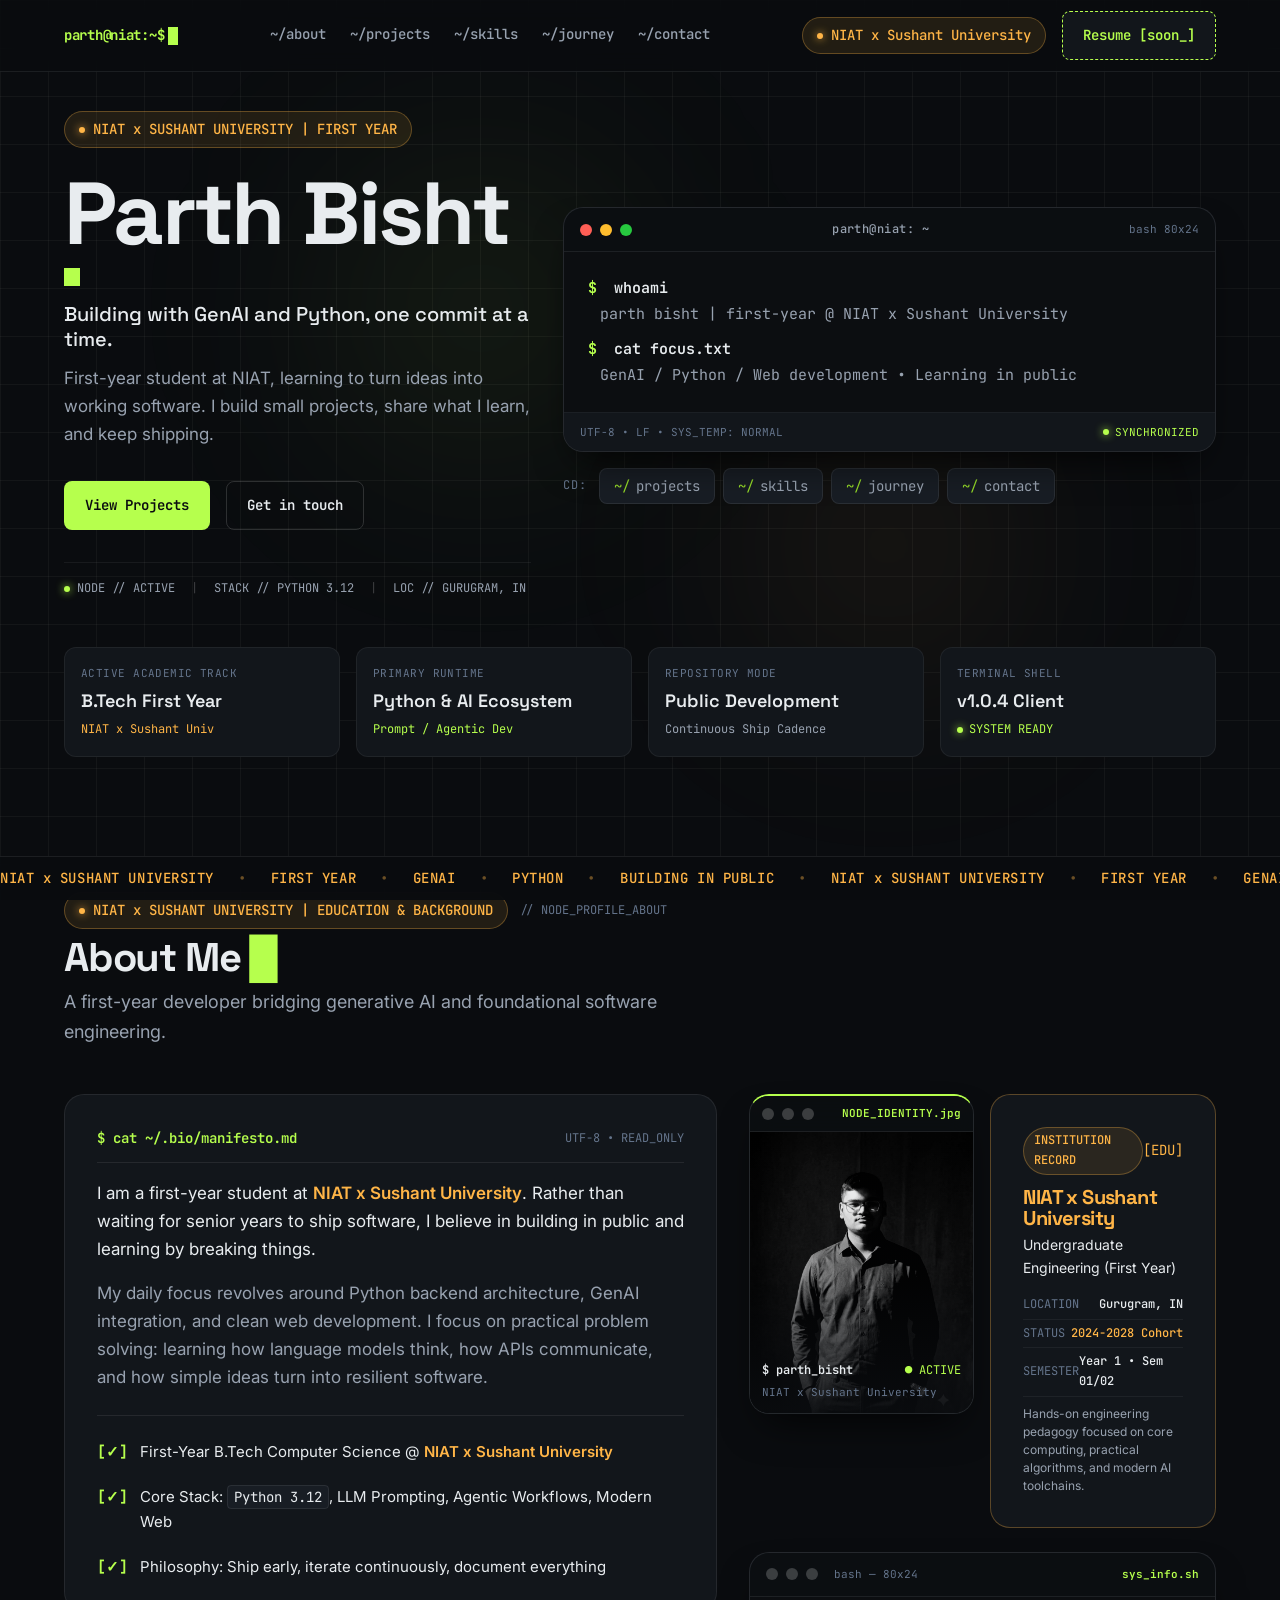
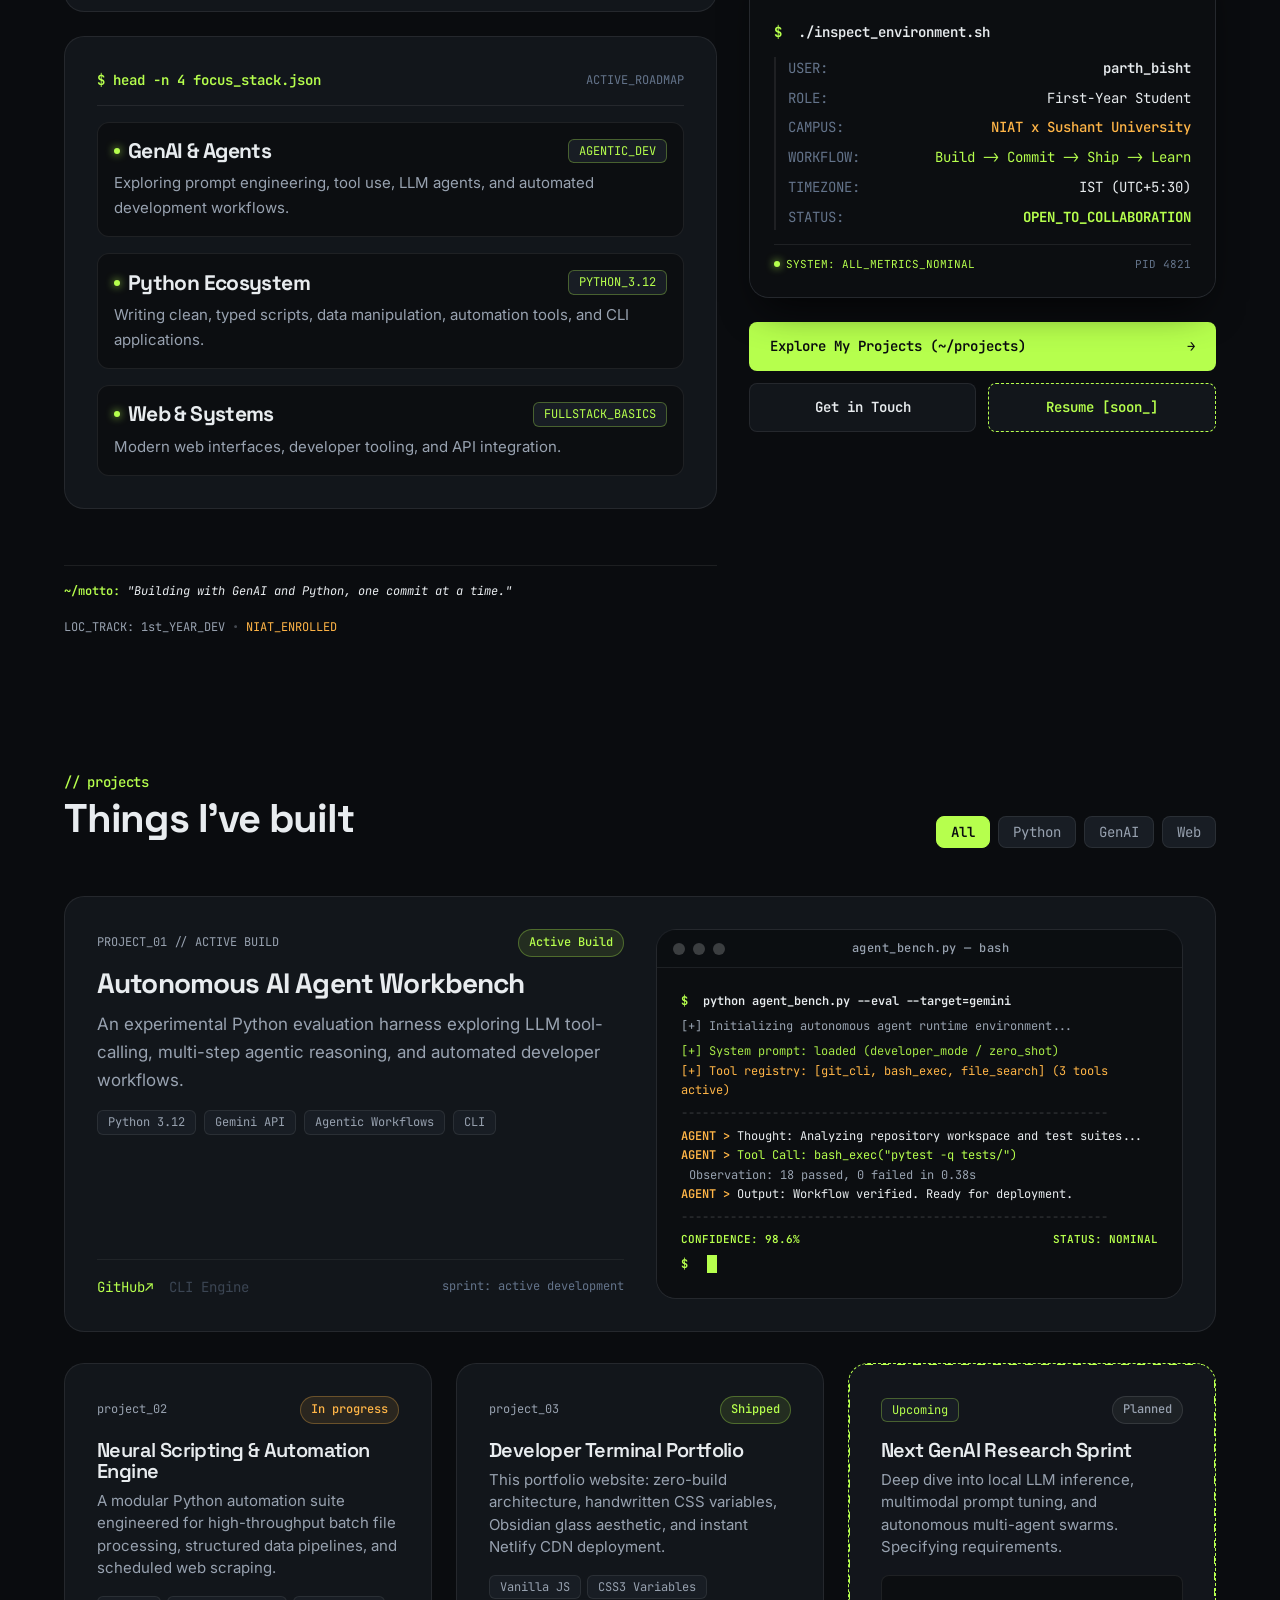
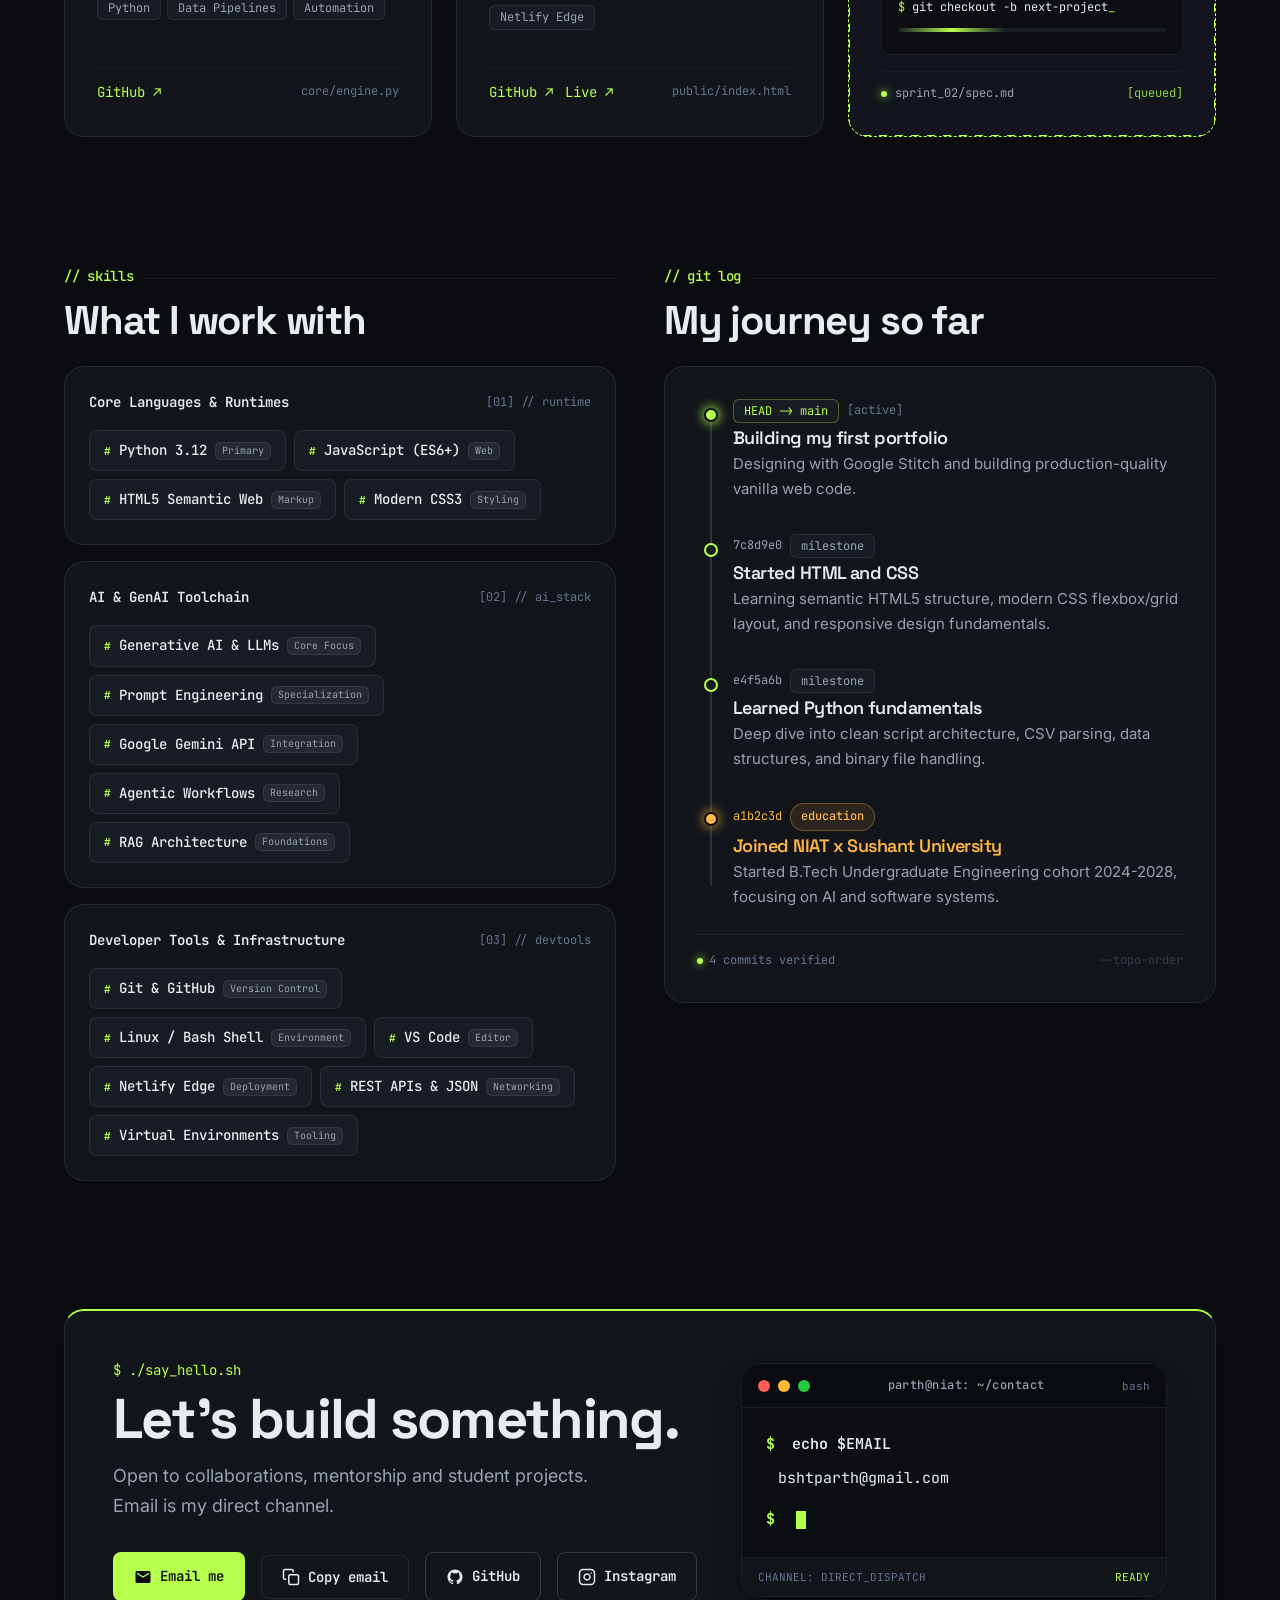
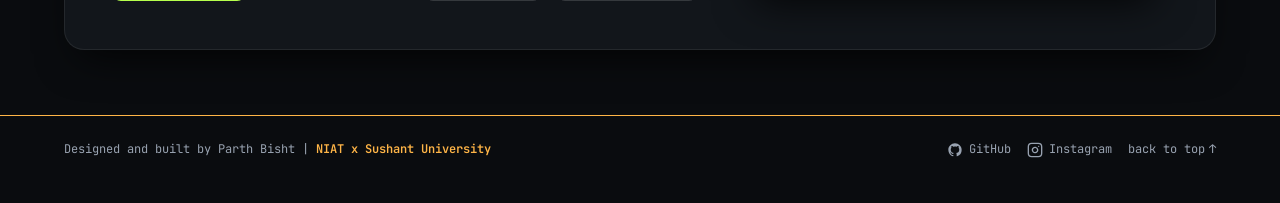
==== public/index.html @ 0f29b361 "feat: replace placeholder projects with AI agent lab, modernize skill matrix, and update hero termin" ====
<!DOCTYPE html>
<html lang="en">
<head>
  <!-- Character Encoding & Viewport -->
  <meta charset="UTF-8" />
  <meta name="viewport" content="width=device-width, initial-scale=1.0" />

  <!-- Primary Meta Tags -->
  <title>Parth Bisht | NIAT x Sushant University | Student Developer</title>
  <meta name="title" content="Parth Bisht | NIAT x Sushant University | Student Developer" />
  <meta name="description" content="Parth Bisht — First-year B.Tech undergraduate at NIAT x Sushant University. Building with GenAI, Python, and modern web systems, one commit at a time." />
  <meta name="keywords" content="Parth Bisht, NIAT, Sushant University, Python, GenAI, Web Development, Student Developer, Portfolio" />
  <meta name="author" content="Parth Bisht" />
  <meta name="theme-color" content="#0A0C0F" />
  <meta name="color-scheme" content="dark" />

  <!-- Open Graph / Facebook -->
  <meta property="og:type" content="website" />
  <meta property="og:url" content="https://github.com/bshtparth-source/Portfolio_Website" />
  <meta property="og:title" content="Parth Bisht | NIAT x Sushant University | Student Developer" />
  <meta property="og:description" content="First-year student at NIAT x Sushant University. Building with GenAI and Python, one commit at a time." />
  <meta property="og:image" content="assets/og-image.png" />
  <meta property="og:image:width" content="1200" />
  <meta property="og:image:height" content="630" />

  <!-- Twitter Card -->
  <meta property="twitter:card" content="summary_large_image" />
  <meta property="twitter:title" content="Parth Bisht | NIAT x Sushant University | Student Developer" />
  <meta property="twitter:description" content="First-year student at NIAT x Sushant University. Building with GenAI and Python, one commit at a time." />
  <meta property="twitter:image" content="assets/og-image.png" />

  <!-- Favicon -->
  <link rel="icon" type="image/svg+xml" href="assets/favicon.svg" />

  <!-- Google Fonts Preconnect & Stylesheets (Inter, JetBrains Mono, Space Grotesk) -->
  <link rel="preconnect" href="https://fonts.googleapis.com" />
  <link rel="preconnect" href="https://fonts.gstatic.com" crossorigin />
  <link href="https://fonts.googleapis.com/css2?family=Inter:wght@400;500;600&family=JetBrains+Mono:wght@400;500;600;700&family=Space+Grotesk:wght@600;700&display=swap" rel="stylesheet" />

  <!-- Stylesheets (Zero build tools, pure CSS3 with variables) -->
  <link rel="stylesheet" href="css/variables.css" />
  <link rel="stylesheet" href="css/base.css" />
  <link rel="stylesheet" href="css/components.css" />
  <link rel="stylesheet" href="css/sections.css" />
  <link rel="stylesheet" href="css/animations.css" />
</head>
<body class="bg-grid-pattern">
  <!-- Accessibility Skip Link -->
  <a href="#main-content" class="skip-link">Skip to main content</a>

  <!-- ========================================================================
       Sticky Glass Header
       ======================================================================== -->
  <header class="site-header" id="site-header">
    <div class="container header-container">
      <!-- Brand Terminal Prompt -->
      <a href="#hero" class="brand-link" aria-label="Parth Bisht home prompt">
        <span class="brand-text">parth@niat:~$</span>
        <span class="terminal-cursor cursor-blink" aria-hidden="true"></span>
      </a>

      <!-- Desktop Navigation -->
      <nav class="desktop-nav" aria-label="Main Navigation">
        <a href="#about" class="nav-link" data-nav="about">~/about</a>
        <a href="#projects" class="nav-link" data-nav="projects">~/projects</a>
        <a href="#skills" class="nav-link" data-nav="skills">~/skills</a>
        <a href="#journey" class="nav-link" data-nav="journey">~/journey</a>
        <a href="#contact" class="nav-link" data-nav="contact">~/contact</a>
      </nav>

      <!-- Header Right Badges & Actions -->
      <div class="header-actions">
        <!-- NIAT Lead Identity Pill -->
        <div class="pill-niat" title="Academic Affiliation">
          <span class="pulse-dot-amber" aria-hidden="true"></span>
          <span>NIAT x Sushant University</span>
        </div>

        <!-- Animated Coming Soon Resume Button -->
        <a href="#about" class="btn btn-coming-soon" id="header-resume-btn" data-tooltip="Resume coming soon" aria-label="Resume coming soon">
          <span>Resume [soon<span class="cursor-blink">_</span>]</span>
        </a>

        <!-- Mobile Hamburger Toggle -->
        <button type="button" class="hamburger-btn" id="hamburger-btn" aria-label="Toggle navigation menu" aria-expanded="false" aria-controls="mobile-menu">
          <svg viewBox="0 0 24 24" fill="none" stroke="currentColor" stroke-width="2" stroke-linecap="round" stroke-linejoin="round" aria-hidden="true">
            <line x1="3" y1="6" x2="21" y2="6"></line>
            <line x1="3" y1="12" x2="21" y2="12"></line>
            <line x1="3" y1="18" x2="21" y2="18"></line>
          </svg>
        </button>
      </div>
    </div>

    <!-- Mobile Drawer Menu (Under 768px) -->
    <div class="mobile-menu" id="mobile-menu" aria-hidden="true">
      <a href="#about" class="nav-link mobile-nav-link" data-nav="about">~/about</a>
      <a href="#projects" class="nav-link mobile-nav-link" data-nav="projects">~/projects</a>
      <a href="#skills" class="nav-link mobile-nav-link" data-nav="skills">~/skills</a>
      <a href="#journey" class="nav-link mobile-nav-link" data-nav="journey">~/journey</a>
      <a href="#contact" class="nav-link mobile-nav-link" data-nav="contact">~/contact</a>
    </div>
  </header>

  <!-- ========================================================================
       Main Content Landmark
       ======================================================================== -->
  <main id="main-content">
    <noscript>
      <div style="background: #181D24; color: #FFB547; border: 1px solid #FFB547; padding: 16px; margin: 80px 24px 0; border-radius: 8px; font-family: monospace;">
        <strong>[JavaScript Disabled Notice]</strong> This developer portfolio is enhanced with vanilla JavaScript for interactive terminal features. All essential content, projects, and contact info are fully accessible below without scripts.
      </div>
    </noscript>

    <!-- ======================================================================
         1. HERO SECTION (#hero)
         ====================================================================== -->
    <section class="section hero-section" id="hero" aria-labelledby="hero-title">
      <div class="hero-glow-lime" aria-hidden="true"></div>
      <div class="hero-glow-amber" aria-hidden="true"></div>

      <div class="container">
        <div class="hero-grid">
          <!-- Left Column (5 cols desktop) -->
          <div class="hero-content scroll-reveal">
            <!-- Amber Mono Badge -->
            <div class="hero-badge">
              <span class="pill-niat">
                <span class="pulse-dot-amber" aria-hidden="true"></span>
                <span>NIAT x SUSHANT UNIVERSITY | FIRST YEAR</span>
              </span>
            </div>

            <!-- Single Main H1 Heading -->
            <div class="hero-name-wrapper">
              <h1 class="hero-title" id="hero-title">Parth Bisht</h1>
              <span class="hero-title-cursor animate-pulse" aria-hidden="true"></span>
            </div>

            <!-- Subheading -->
            <p class="hero-headline">
              Building with GenAI and Python, one commit at a time.
            </p>

            <!-- Description -->
            <p class="hero-description">
              First-year student at NIAT, learning to turn ideas into working software. I build small projects, share what I learn, and keep shipping.
            </p>

            <!-- Action Buttons -->
            <div class="hero-actions">
              <a href="#projects" class="btn btn-primary">View Projects</a>
              <a href="#contact" class="btn btn-ghost">Get in touch</a>
            </div>

            <!-- Quick System Stats Sub-strip -->
            <div class="hero-stats-strip">
              <div><span class="pulse-dot-lime" aria-hidden="true"></span> NODE // ACTIVE</div>
              <span class="divider">|</span>
              <div>STACK // PYTHON 3.12</div>
              <span class="divider">|</span>
              <div>LOC // GURUGRAM, IN</div>
            </div>
          </div>

          <!-- Right Column (7 cols desktop): Terminal Window -->
          <div class="hero-terminal-wrapper scroll-reveal delay-2">
            <div class="terminal-window" id="hero-terminal">
              <!-- Top Glass Header -->
              <div class="terminal-header">
                <div class="terminal-controls">
                  <span class="terminal-dot terminal-dot-red"></span>
                  <span class="terminal-dot terminal-dot-yellow"></span>
                  <span class="terminal-dot terminal-dot-green"></span>
                </div>
                <div class="terminal-title">parth@niat: ~</div>
                <div class="terminal-meta-tag">bash 80x24</div>
              </div>

              <!-- Terminal Body with Typing Script Target -->
              <div class="terminal-body" id="hero-terminal-body" aria-live="polite">
                <!-- Static initial content for SEO / No-JS fallback -->
                <div class="term-line"><span class="terminal-prompt">$</span> <span class="terminal-command">whoami</span></div>
                <div class="terminal-output">parth bisht | first-year @ NIAT x Sushant University</div>

                <div class="term-line" style="margin-top: 10px;"><span class="terminal-prompt">$</span> <span class="terminal-command">cat focus.txt</span></div>
                <div class="terminal-output">GenAI <span style="opacity: 0.4;">/</span> Python <span style="opacity: 0.4;">/</span> Web development • Learning in public</div>

                <div class="term-line" style="margin-top: 10px;"><span class="terminal-prompt">$</span> <span class="terminal-command">python -m agent.init --verbose</span></div>
                <div class="terminal-output" style="color: var(--color-lime);">[+] Neural toolchain: READY | Status: ACTIVE_BUILD</div>

                <div class="term-line term-active-prompt" style="margin-top: 10px;">
                  <span class="terminal-prompt">$</span>
                  <span class="terminal-cursor cursor-blink" aria-hidden="true"></span>
                </div>
              </div>

              <!-- Terminal Footer Bar -->
              <div class="terminal-footer">
                <div>UTF-8 • LF • SYS_TEMP: NORMAL</div>
                <div style="display: flex; align-items: center; gap: 6px; color: var(--color-lime);">
                  <span class="pulse-dot-lime" aria-hidden="true"></span>
                  <span>SYNCHRONIZED</span>
                </div>
              </div>
            </div>

            <!-- Terminal Quick Navigation Chips -->
            <div class="hero-nav-chips" aria-label="Terminal fast navigation">
              <span class="hero-nav-label">cd:</span>
              <button type="button" class="chip-interactive" data-term-cd="projects">
                <span class="chip-prefix">~/</span>projects
              </button>
              <button type="button" class="chip-interactive" data-term-cd="skills">
                <span class="chip-prefix">~/</span>skills
              </button>
              <button type="button" class="chip-interactive" data-term-cd="journey">
                <span class="chip-prefix">~/</span>journey
              </button>
              <button type="button" class="chip-interactive" data-term-cd="contact">
                <span class="chip-prefix">~/</span>contact
              </button>
            </div>
          </div>
        </div>

        <!-- Telemetry Indicator Grid (4 Tiles) -->
        <div class="telemetry-grid scroll-reveal delay-3">
          <div class="telemetry-card">
            <span class="telemetry-label">Active Academic Track</span>
            <span class="telemetry-value">B.Tech First Year</span>
            <span class="telemetry-meta telemetry-meta-amber">NIAT x Sushant Univ</span>
          </div>
          <div class="telemetry-card">
            <span class="telemetry-label">Primary Runtime</span>
            <span class="telemetry-value">Python &amp; AI Ecosystem</span>
            <span class="telemetry-meta telemetry-meta-lime">Prompt / Agentic Dev</span>
          </div>
          <div class="telemetry-card">
            <span class="telemetry-label">Repository Mode</span>
            <span class="telemetry-value">Public Development</span>
            <span class="telemetry-meta telemetry-meta-muted">Continuous Ship Cadence</span>
          </div>
          <div class="telemetry-card">
            <span class="telemetry-label">Terminal Shell</span>
            <span class="telemetry-value">v1.0.4 Client</span>
            <div class="telemetry-meta telemetry-meta-lime" style="display: flex; align-items: center; gap: 6px;">
              <span class="pulse-dot-lime" aria-hidden="true"></span>
              <span>SYSTEM READY</span>
            </div>
          </div>
        </div>
      </div>
    </section>

    <!-- ======================================================================
         2. ABOUT SECTION (#about) — With Professional Photo Card (Plan v4)
         ====================================================================== -->
    <section class="section about-section" id="about" aria-labelledby="about-title">
      <div class="container">
        <!-- Section Breadcrumb & Title -->
        <div class="section-header scroll-reveal">
          <div style="display: flex; align-items: center; gap: 12px; margin-bottom: 8px;">
            <span class="pill-niat">
              <span class="pulse-dot-amber" aria-hidden="true"></span>
              <span>NIAT x SUSHANT UNIVERSITY | EDUCATION &amp; BACKGROUND</span>
            </span>
            <span style="font-family: var(--font-mono); font-size: var(--text-xs); color: var(--color-text-muted);">// NODE_PROFILE_ABOUT</span>
          </div>
          <h2 class="section-title" id="about-title">
            About Me <span style="color: var(--color-lime);" class="cursor-blink" aria-hidden="true">█</span>
          </h2>
          <p class="section-subtitle">
            A first-year developer bridging generative AI and foundational software engineering.
          </p>
        </div>

        <!-- 12-Column Responsive Bento Layout -->
        <div class="about-grid">
          <!-- Left Column: Manifesto & Focus (7 Cols) -->
          <div class="about-left-col scroll-reveal">
            <!-- Manifesto Card -->
            <article class="card">
              <div class="card-header-bar">
                <div class="card-header-title">
                  <span style="font-family: var(--font-mono);">$</span>
                  <span>cat ~/.bio/manifesto.md</span>
                </div>
                <span class="card-header-tag">UTF-8 • READ_ONLY</span>
              </div>
              <div style="display: flex; flex-direction: column; gap: 16px;">
                <p style="font-size: var(--text-body); color: var(--color-text-primary); line-height: var(--lh-relaxed);">
                  I am a first-year student at <span style="color: var(--color-amber); font-weight: 600;">NIAT x Sushant University</span>. Rather than waiting for senior years to ship software, I believe in building in public and learning by breaking things.
                </p>
                <p style="font-size: var(--text-body); color: var(--color-text-secondary); line-height: var(--lh-relaxed);">
                  My daily focus revolves around Python backend architecture, GenAI integration, and clean web development. I focus on practical problem solving: learning how language models think, how APIs communicate, and how simple ideas turn into resilient software.
                </p>
              </div>

              <!-- Structured Checklist -->
              <div style="margin-top: 24px; padding-top: 16px; border-top: 1px solid var(--color-surface-border); display: flex; flex-direction: column; gap: 12px;">
                <div class="checklist-item">
                  <span class="checklist-icon">[✓]</span>
                  <span>First-Year B.Tech Computer Science @ <span style="color: var(--color-amber); font-weight: 600;">NIAT x Sushant University</span></span>
                </div>
                <div class="checklist-item">
                  <span class="checklist-icon">[✓]</span>
                  <span>Core Stack: <code style="background: var(--color-surface-raised); border: 1px solid var(--color-surface-border); padding: 2px 6px; border-radius: 4px; color: var(--color-text-primary);">Python 3.12</code>, LLM Prompting, Agentic Workflows, Modern Web</span>
                </div>
                <div class="checklist-item">
                  <span class="checklist-icon">[✓]</span>
                  <span>Philosophy: Ship early, iterate continuously, document everything</span>
                </div>
              </div>
            </article>

            <!-- Focus Roadmap Card -->
            <article class="card">
              <div class="card-header-bar">
                <div class="card-header-title">
                  <span style="font-family: var(--font-mono);">$</span>
                  <span>head -n 4 focus_stack.json</span>
                </div>
                <span class="card-header-tag">ACTIVE_ROADMAP</span>
              </div>

              <div class="focus-stack-grid">
                <div class="focus-item">
                  <div class="focus-item-header">
                    <div class="focus-item-title">
                      <span class="pulse-dot-lime" aria-hidden="true"></span>
                      <h3>GenAI &amp; Agents</h3>
                    </div>
                    <span class="chip" style="color: var(--color-lime); border-color: var(--color-lime-border);">AGENTIC_DEV</span>
                  </div>
                  <p style="font-size: var(--text-base); color: var(--color-text-secondary);">
                    Exploring prompt engineering, tool use, LLM agents, and automated development workflows.
                  </p>
                </div>

                <div class="focus-item">
                  <div class="focus-item-header">
                    <div class="focus-item-title">
                      <span class="pulse-dot-lime" aria-hidden="true"></span>
                      <h3>Python Ecosystem</h3>
                    </div>
                    <span class="chip" style="color: var(--color-lime); border-color: var(--color-lime-border);">PYTHON_3.12</span>
                  </div>
                  <p style="font-size: var(--text-base); color: var(--color-text-secondary);">
                    Writing clean, typed scripts, data manipulation, automation tools, and CLI applications.
                  </p>
                </div>

                <div class="focus-item">
                  <div class="focus-item-header">
                    <div class="focus-item-title">
                      <span class="pulse-dot-lime" aria-hidden="true"></span>
                      <h3>Web &amp; Systems</h3>
                    </div>
                    <span class="chip" style="color: var(--color-lime); border-color: var(--color-lime-border);">FULLSTACK_BASICS</span>
                  </div>
                  <p style="font-size: var(--text-base); color: var(--color-text-secondary);">
                    Modern web interfaces, developer tooling, and API integration.
                  </p>
                </div>
              </div>
            </article>

            <!-- Bottom Motto Strip -->
            <div class="motto-strip">
              <div>
                <span style="color: var(--color-lime); font-weight: 600;">~/motto:</span>
                <span style="font-style: italic; color: var(--color-text-primary);">"Building with GenAI and Python, one commit at a time."</span>
              </div>
              <div>
                <span>LOC_TRACK: 1st_YEAR_DEV</span>
                <span style="opacity: 0.4;">•</span>
                <span style="color: var(--color-amber);">NIAT_ENROLLED</span>
              </div>
            </div>
          </div>

          <!-- Right Column (5 Cols) — Plan v4 Layout -->
          <div class="about-right-col scroll-reveal delay-2">
            <!-- Row A: Side-by-side Photo Card & NIAT Card -->
            <div class="about-top-subgrid">
              <!-- Photo Card: NODE_IDENTITY.jpg -->
              <article class="photo-card" aria-label="Parth Bisht Identity Node">
                <div class="photo-card-header">
                  <div class="terminal-controls">
                    <span class="terminal-dot terminal-dot-subtle"></span>
                    <span class="terminal-dot terminal-dot-subtle"></span>
                    <span class="terminal-dot terminal-dot-subtle"></span>
                  </div>
                  <span style="font-family: var(--font-mono); font-size: 11px; color: var(--color-lime); font-weight: 600;">NODE_IDENTITY.jpg</span>
                </div>
                <div class="photo-card-body">
                  <img src="assets/parth_bisht.jpg" alt="Parth Bisht portrait in professional black and white" class="photo-card-img" loading="lazy" />
                  <div class="photo-card-overlay" aria-hidden="true"></div>
                  <div class="photo-card-meta">
                    <div class="photo-card-meta-line">
                      <span style="color: var(--color-text-primary); font-weight: 600;">$ parth_bisht</span>
                      <span style="color: var(--color-lime);">● ACTIVE</span>
                    </div>
                    <div style="font-size: 11px; color: var(--color-text-muted);">
                      NIAT x Sushant University
                    </div>
                  </div>
                </div>
              </article>

              <!-- Academic Foundation Card (Amber Accented) -->
              <article class="card card-amber education-card" aria-label="Academic Credential">
                <div style="display: flex; align-items: center; justify-content: space-between;">
                  <span class="status-badge status-badge-amber">INSTITUTION RECORD</span>
                  <span style="font-family: var(--font-mono); font-size: var(--text-sm); color: var(--color-amber);">[EDU]</span>
                </div>
                <div style="margin: 12px 0;">
                  <h3 style="font-size: var(--text-xl); color: var(--color-amber); font-weight: 700;">
                    NIAT x Sushant University
                  </h3>
                  <p style="font-size: var(--text-sm); color: var(--color-text-primary); margin-top: 4px;">
                    Undergraduate Engineering (First Year)
                  </p>
                </div>
                <div style="margin-bottom: 8px;">
                  <div class="edu-row">
                    <span class="edu-label">LOCATION</span>
                    <span class="edu-value">Gurugram, IN</span>
                  </div>
                  <div class="edu-row">
                    <span class="edu-label">STATUS</span>
                    <span class="edu-value" style="color: var(--color-amber);">2024-2028 Cohort</span>
                  </div>
                  <div class="edu-row">
                    <span class="edu-label">SEMESTER</span>
                    <span class="edu-value">Year 1 • Sem 01/02</span>
                  </div>
                </div>
                <p style="font-size: var(--text-xs); color: var(--color-text-secondary); line-height: 1.5;">
                  Hands-on engineering pedagogy focused on core computing, practical algorithms, and modern AI toolchains.
                </p>
              </article>
            </div>

            <!-- Row B: Terminal Window "sys_info.sh" -->
            <article class="terminal-window">
              <div class="terminal-header">
                <div class="terminal-controls">
                  <span class="terminal-dot terminal-dot-subtle"></span>
                  <span class="terminal-dot terminal-dot-subtle"></span>
                  <span class="terminal-dot terminal-dot-subtle"></span>
                  <span style="margin-left: 8px; font-family: var(--font-mono); font-size: 11px; color: var(--color-text-muted);">bash — 80x24</span>
                </div>
                <span class="terminal-meta-tag" style="color: var(--color-lime); font-weight: 600;">sys_info.sh</span>
              </div>
              <div class="terminal-body" style="font-size: var(--text-sm);">
                <div style="display: flex; align-items: center; gap: 8px; margin-bottom: 12px;">
                  <span class="terminal-prompt">$</span>
                  <span style="font-weight: 600;">./inspect_environment.sh</span>
                </div>
                <div style="border-left: 2px solid rgba(255, 255, 255, 0.08); padding-left: 12px; display: flex; flex-direction: column; gap: 6px;">
                  <div style="display: flex; justify-content: space-between;"><span style="color: var(--color-text-muted);">USER:</span> <span style="color: var(--color-text-primary); font-weight: 600;">parth_bisht</span></div>
                  <div style="display: flex; justify-content: space-between;"><span style="color: var(--color-text-muted);">ROLE:</span> <span style="color: var(--color-text-primary);">First-Year Student</span></div>
                  <div style="display: flex; justify-content: space-between;"><span style="color: var(--color-text-muted);">CAMPUS:</span> <span style="color: var(--color-amber); font-weight: 500;">NIAT x Sushant University</span></div>
                  <div style="display: flex; justify-content: space-between;"><span style="color: var(--color-text-muted);">WORKFLOW:</span> <span style="color: var(--color-lime);">Build -> Commit -> Ship -> Learn</span></div>
                  <div style="display: flex; justify-content: space-between;"><span style="color: var(--color-text-muted);">TIMEZONE:</span> <span style="color: var(--color-text-primary);">IST (UTC+5:30)</span></div>
                  <div style="display: flex; justify-content: space-between;"><span style="color: var(--color-text-muted);">STATUS:</span> <span style="color: var(--color-lime); font-weight: 700;">OPEN_TO_COLLABORATION</span></div>
                </div>
                <div style="margin-top: 14px; padding-top: 10px; border-top: 1px solid rgba(255, 255, 255, 0.08); display: flex; align-items: center; justify-content: space-between; font-size: 11px;">
                  <div style="display: flex; align-items: center; gap: 6px; color: var(--color-lime);">
                    <span class="pulse-dot-lime" aria-hidden="true"></span>
                    <span>SYSTEM: ALL_METRICS_NOMINAL</span>
                  </div>
                  <span style="color: var(--color-text-muted);">PID 4821</span>
                </div>
              </div>
            </article>

            <!-- Row C: Action CTAs Stack -->
            <div style="display: flex; flex-direction: column; gap: 12px;">
              <a href="#projects" class="btn btn-primary" style="width: 100%; justify-content: space-between;">
                <span>Explore My Projects (~/projects)</span>
                <span>→</span>
              </a>
              <div style="display: grid; grid-template-columns: 1fr 1fr; gap: 12px;">
                <a href="#contact" class="btn btn-secondary">
                  <span>Get in Touch</span>
                </a>
                <a href="#about" class="btn btn-coming-soon" data-tooltip="Resume coming soon" aria-label="Resume coming soon">
                  <span>Resume [soon<span class="cursor-blink">_</span>]</span>
                </a>
              </div>
            </div>
          </div>
        </div>
      </div>
    </section>

    <!-- ======================================================================
         3. PROJECTS SECTION (#projects) — Rendered & Enhanced via data.js
         ====================================================================== -->
    <section class="section projects-section" id="projects" aria-labelledby="projects-title">
      <div class="container">
        <!-- Section Header & Filter Toolbar -->
        <header class="projects-toolbar scroll-reveal">
          <div>
            <span class="section-tag">// projects</span>
            <h2 class="section-title" id="projects-title">Things I've built</h2>
          </div>

          <!-- Filter Chips Navigation -->
          <nav class="filter-chips" id="project-filters" aria-label="Project category filters">
            <button type="button" class="filter-btn active" data-filter="all">All</button>
            <button type="button" class="filter-btn" data-filter="python">Python</button>
            <button type="button" class="filter-btn" data-filter="genai">GenAI</button>
            <button type="button" class="filter-btn" data-filter="web">Web</button>
          </nav>
        </header>

        <!-- Container for Featured Project & Projects Grid (Rendered by JS, fallback in HTML) -->
        <div id="projects-container">
          <!-- Featured Project: Autonomous AI Agent Workbench -->
          <article class="card featured-project scroll-reveal" data-categories="python genai">
            <div class="featured-project-grid">
              <!-- Left Details -->
              <div style="display: flex; flex-direction: column; justify-content: space-between; height: 100%; gap: 20px;">
                <div>
                  <div style="display: flex; align-items: center; justify-content: space-between; margin-bottom: 12px;">
                    <span style="font-family: var(--font-mono); font-size: var(--text-xs); color: var(--color-text-secondary); text-transform: uppercase;">project_01 // active build</span>
                    <span class="status-badge status-badge-lime">Active Build</span>
                  </div>
                  <h3 style="font-size: var(--text-2xl); color: var(--color-text-primary); margin-bottom: 12px;">
                    Autonomous AI Agent Workbench
                  </h3>
                  <p style="font-size: var(--text-body); color: var(--color-text-secondary); line-height: var(--lh-relaxed); margin-bottom: 16px;">
                    An experimental Python evaluation harness exploring LLM tool-calling, multi-step agentic reasoning, and automated developer workflows.
                  </p>
                  <div style="display: flex; flex-wrap: wrap; gap: 8px;">
                    <span class="chip">Python 3.12</span>
                    <span class="chip">Gemini API</span>
                    <span class="chip">Agentic Workflows</span>
                    <span class="chip">CLI</span>
                  </div>
                </div>

                <div style="padding-top: 16px; border-top: 1px solid rgba(255, 255, 255, 0.06); display: flex; align-items: center; justify-content: space-between; flex-wrap: wrap; gap: 12px;">
                  <div style="display: flex; align-items: center; gap: 16px;">
                    <a href="https://github.com/bshtparth-source/Portfolio_Website" target="_blank" rel="noopener noreferrer" style="color: var(--color-lime); font-family: var(--font-mono); font-size: var(--text-sm); display: inline-flex; align-items: gap: 4px;">
                      <span>GitHub</span>
                      <span>↗</span>
                    </a>
                    <span class="btn-disabled" data-tooltip="Local evaluation suite" style="color: var(--color-text-muted); font-family: var(--font-mono); font-size: var(--text-sm);">
                      <span>CLI Engine</span>
                    </span>
                  </div>
                  <span style="font-family: var(--font-mono); font-size: var(--text-xs); color: var(--color-text-muted);">sprint: active development</span>
                </div>
              </div>

              <!-- Right Dedicated CLI Output Terminal: Agent Execution Trace -->
              <div class="terminal-window" style="box-shadow: none;">
                <div class="terminal-header" style="height: 38px;">
                  <div class="terminal-controls">
                    <span class="terminal-dot terminal-dot-subtle"></span>
                    <span class="terminal-dot terminal-dot-subtle"></span>
                    <span class="terminal-dot terminal-dot-subtle"></span>
                  </div>
                  <span class="terminal-title">agent_bench.py — bash</span>
                  <div style="width: 30px;"></div>
                </div>
                <div class="terminal-body" style="font-size: 12px; line-height: 1.6; font-family: var(--font-mono);">
                  <div><span class="terminal-prompt">$</span> <span class="terminal-command">python agent_bench.py --eval --target=gemini</span></div>
                  <div style="color: var(--color-text-secondary); margin: 6px 0;">[+] Initializing autonomous agent runtime environment...</div>
                  <div style="color: var(--color-lime); opacity: 0.9;">[+] System prompt: loaded (developer_mode / zero_shot)</div>
                  <div style="color: var(--color-amber);">[+] Tool registry: [git_cli, bash_exec, file_search] (3 tools active)</div>
                  <div style="color: rgba(255,255,255,0.2); margin: 4px 0;">-------------------------------------------------------------</div>
                  <div style="color: var(--color-text-primary);">
                    <span style="color: var(--color-amber); font-weight: 600;">AGENT &gt;</span> Thought: Analyzing repository workspace and test suites...
                  </div>
                  <div style="color: var(--color-lime);">
                    <span style="color: var(--color-amber); font-weight: 600;">AGENT &gt;</span> Tool Call: bash_exec("pytest -q tests/")
                  </div>
                  <div style="color: var(--color-text-secondary); padding-left: 8px;">
                    Observation: 18 passed, 0 failed in 0.38s
                  </div>
                  <div style="color: var(--color-text-primary);">
                    <span style="color: var(--color-amber); font-weight: 600;">AGENT &gt;</span> Output: Workflow verified. Ready for deployment.
                  </div>
                  <div style="color: rgba(255,255,255,0.2); margin: 4px 0;">-------------------------------------------------------------</div>
                  <div style="display: flex; justify-content: space-between; font-weight: 600; color: var(--color-lime); font-size: 11px;">
                    <span>CONFIDENCE: 98.6%</span>
                    <span>STATUS: NOMINAL</span>
                  </div>
                  <div style="margin-top: 6px;"><span class="terminal-prompt">$</span> <span class="terminal-cursor cursor-blink" aria-hidden="true"></span></div>
                </div>
              </div>
            </div>
          </article>

          <!-- 3-Column Projects Grid -->
          <div class="projects-grid" id="additional-projects-grid">
            <!-- Project 02: Neural Scripting & Automation Engine -->
            <article class="card project-card scroll-reveal delay-1" data-categories="python">
              <div>
                <div class="project-card-header">
                  <span style="font-family: var(--font-mono); font-size: var(--text-xs); color: var(--color-text-secondary);">project_02</span>
                  <span class="status-badge status-badge-amber">In progress</span>
                </div>
                <h3 class="project-card-title">Neural Scripting Engine</h3>
                <p class="project-card-desc">A modular Python automation suite engineered for high-throughput batch file processing, structured data pipelines, and scheduled scraping.</p>
                <div class="project-card-tags">
                  <span class="chip">Python</span>
                  <span class="chip">Data Pipelines</span>
                  <span class="chip">Automation</span>
                </div>
              </div>
              <div class="project-card-footer">
                <a href="https://github.com/bshtparth-source/Portfolio_Website" target="_blank" rel="noopener noreferrer" style="color: var(--color-lime); font-family: var(--font-mono); font-size: var(--text-sm);">
                  <span>GitHub ↗</span>
                </a>
                <span style="font-family: var(--font-mono); font-size: var(--text-xs); color: var(--color-text-muted);">core/engine.py</span>
              </div>
            </article>

            <!-- Project 03: Developer Terminal Portfolio -->
            <article class="card project-card scroll-reveal delay-2" data-categories="web">
              <div>
                <div class="project-card-header">
                  <span style="font-family: var(--font-mono); font-size: var(--text-xs); color: var(--color-text-secondary);">project_03</span>
                  <span class="status-badge status-badge-lime">Shipped</span>
                </div>
                <h3 class="project-card-title">Developer Terminal Portfolio</h3>
                <p class="project-card-desc">This portfolio website: zero-build architecture, handwritten CSS variables, Obsidian glass aesthetic, and instant Netlify CDN deployment.</p>
                <div class="project-card-tags">
                  <span class="chip">Vanilla JS</span>
                  <span class="chip">CSS3 Variables</span>
                  <span class="chip">Netlify Edge</span>
                </div>
              </div>
              <div class="project-card-footer">
                <div style="display: flex; gap: 12px;">
                  <a href="https://github.com/bshtparth-source/Portfolio_Website" target="_blank" rel="noopener noreferrer" style="color: var(--color-lime); font-family: var(--font-mono); font-size: var(--text-sm);">
                    GitHub ↗
                  </a>
                  <a href="#hero" style="color: var(--color-lime); font-family: var(--font-mono); font-size: var(--text-sm);">
                    Live ↗
                  </a>
                </div>
                <span style="font-family: var(--font-mono); font-size: var(--text-xs); color: var(--color-text-muted);">public/index.html</span>
              </div>
            </article>

            <!-- Card 4: Animated Coming Soon (Marching Dashes + Looping Typer + Shimmer) -->
            <article class="card card-coming-soon marching-dashes-card project-card scroll-reveal delay-3" data-categories="genai" aria-label="Upcoming Project">
              <div>
                <div class="project-card-header">
                  <span class="chip" style="color: var(--color-lime); border-color: var(--color-lime-border);">Upcoming</span>
                  <span class="status-badge status-badge-muted">Planned</span>
                </div>
                <h3 class="project-card-title">Next GenAI Research Sprint</h3>
                <p class="project-card-desc">Deep dive into local LLM inference, multimodal prompt tuning, and autonomous multi-agent swarms. Specifying requirements.</p>

                <!-- Mini Terminal Typer Loop -->
                <div class="coming-soon-terminal" id="coming-soon-terminal" aria-live="off">
                  <div><span style="color: var(--color-lime);">$</span> <span id="coming-soon-typer-text">python -m research.init</span><span class="cursor-blink" style="color: var(--color-lime);">_</span></div>
                  <!-- Indeterminate Shimmer Progress Bar -->
                  <div class="shimmer-track">
                    <div class="shimmer-bar"></div>
                  </div>
                </div>
              </div>
              <div class="project-card-footer">
                <div style="display: flex; align-items: center; gap: 8px;">
                  <span class="pulse-dot-lime" aria-hidden="true"></span>
                  <span style="font-family: var(--font-mono); font-size: var(--text-xs); color: var(--color-text-secondary);">sprint_02/spec.md</span>
                </div>
                <span style="font-family: var(--font-mono); font-size: var(--text-xs); color: var(--color-lime); opacity: 0.8;">[queued]</span>
              </div>
            </article>
          </div>
        </div>
      </div>
    </section>

    <!-- ======================================================================
         4. SKILLS & JOURNEY SECTION (#skills & #journey)
         ====================================================================== -->
    <section class="section skills-journey-section" id="skills" aria-labelledby="skills-title">
      <div class="container">
        <div class="skills-journey-grid">
          <!-- Left Column: Skills (#skills) -->
          <div class="scroll-reveal">
            <div style="display: flex; align-items: center; gap: 8px; margin-bottom: 8px;">
              <span class="section-tag">// skills</span>
              <span style="height: 1px; flex: 1; background: rgba(255, 255, 255, 0.06);"></span>
            </div>
            <h2 class="section-title" id="skills-title" style="margin-bottom: 24px;">What I work with</h2>

            <!-- Skills Stack (Rendered / Updated via data.js) -->
            <div class="skills-stack" id="skills-container">
              <!-- Card 1: Core Languages & Runtimes -->
              <div class="card skill-category-card">
                <div style="display: flex; align-items: center; justify-content: space-between; margin-bottom: 16px;">
                  <span style="font-family: var(--font-mono); font-size: var(--text-sm); color: var(--color-text-primary); font-weight: 600;">Core Languages & Runtimes</span>
                  <span style="font-family: var(--font-mono); font-size: var(--text-xs); color: var(--color-text-muted);">[01] // runtime</span>
                </div>
                <div class="skill-items-wrap">
                  <span class="skill-pill">
                    <span style="color: var(--color-lime); font-weight: bold; font-family: var(--font-mono); font-size: 11px;">#</span>
                    <span style="font-weight: 500;">Python 3.12</span>
                    <span class="chip" style="font-size: 10px; padding: 2px 6px; background: rgba(255,255,255,0.06); border-color: rgba(255,255,255,0.08);">Primary</span>
                  </span>
                  <span class="skill-pill">
                    <span style="color: var(--color-lime); font-weight: bold; font-family: var(--font-mono); font-size: 11px;">#</span>
                    <span style="font-weight: 500;">JavaScript (ES6+)</span>
                    <span class="chip" style="font-size: 10px; padding: 2px 6px; background: rgba(255,255,255,0.06); border-color: rgba(255,255,255,0.08);">Web</span>
                  </span>
                  <span class="skill-pill">
                    <span style="color: var(--color-lime); font-weight: bold; font-family: var(--font-mono); font-size: 11px;">#</span>
                    <span style="font-weight: 500;">HTML5 Semantic Web</span>
                    <span class="chip" style="font-size: 10px; padding: 2px 6px; background: rgba(255,255,255,0.06); border-color: rgba(255,255,255,0.08);">Markup</span>
                  </span>
                  <span class="skill-pill">
                    <span style="color: var(--color-lime); font-weight: bold; font-family: var(--font-mono); font-size: 11px;">#</span>
                    <span style="font-weight: 500;">Modern CSS3</span>
                    <span class="chip" style="font-size: 10px; padding: 2px 6px; background: rgba(255,255,255,0.06); border-color: rgba(255,255,255,0.08);">Styling</span>
                  </span>
                </div>
              </div>

              <!-- Card 2: AI & GenAI Toolchain -->
              <div class="card skill-category-card">
                <div style="display: flex; align-items: center; justify-content: space-between; margin-bottom: 16px;">
                  <span style="font-family: var(--font-mono); font-size: var(--text-sm); color: var(--color-text-primary); font-weight: 600;">AI & GenAI Toolchain</span>
                  <span style="font-family: var(--font-mono); font-size: var(--text-xs); color: var(--color-text-muted);">[02] // ai_stack</span>
                </div>
                <div class="skill-items-wrap">
                  <span class="skill-pill">
                    <span style="color: var(--color-lime); font-weight: bold; font-family: var(--font-mono); font-size: 11px;">#</span>
                    <span style="font-weight: 500;">Generative AI & LLMs</span>
                    <span class="chip" style="font-size: 10px; padding: 2px 6px; background: rgba(255,255,255,0.06); border-color: rgba(255,255,255,0.08);">Core Focus</span>
                  </span>
                  <span class="skill-pill">
                    <span style="color: var(--color-lime); font-weight: bold; font-family: var(--font-mono); font-size: 11px;">#</span>
                    <span style="font-weight: 500;">Prompt Engineering</span>
                    <span class="chip" style="font-size: 10px; padding: 2px 6px; background: rgba(255,255,255,0.06); border-color: rgba(255,255,255,0.08);">Specialization</span>
                  </span>
                  <span class="skill-pill">
                    <span style="color: var(--color-lime); font-weight: bold; font-family: var(--font-mono); font-size: 11px;">#</span>
                    <span style="font-weight: 500;">Google Gemini API</span>
                    <span class="chip" style="font-size: 10px; padding: 2px 6px; background: rgba(255,255,255,0.06); border-color: rgba(255,255,255,0.08);">Integration</span>
                  </span>
                  <span class="skill-pill">
                    <span style="color: var(--color-lime); font-weight: bold; font-family: var(--font-mono); font-size: 11px;">#</span>
                    <span style="font-weight: 500;">Agentic Workflows</span>
                    <span class="chip" style="font-size: 10px; padding: 2px 6px; background: rgba(255,255,255,0.06); border-color: rgba(255,255,255,0.08);">Research</span>
                  </span>
                  <span class="skill-pill">
                    <span style="color: var(--color-lime); font-weight: bold; font-family: var(--font-mono); font-size: 11px;">#</span>
                    <span style="font-weight: 500;">RAG Architecture</span>
                    <span class="chip" style="font-size: 10px; padding: 2px 6px; background: rgba(255,255,255,0.06); border-color: rgba(255,255,255,0.08);">Foundations</span>
                  </span>
                </div>
              </div>

              <!-- Card 3: Developer Tools & Infrastructure -->
              <div class="card skill-category-card">
                <div style="display: flex; align-items: center; justify-content: space-between; margin-bottom: 16px;">
                  <span style="font-family: var(--font-mono); font-size: var(--text-sm); color: var(--color-text-primary); font-weight: 600;">Developer Tools & Infrastructure</span>
                  <span style="font-family: var(--font-mono); font-size: var(--text-xs); color: var(--color-text-muted);">[03] // devtools</span>
                </div>
                <div class="skill-items-wrap">
                  <span class="skill-pill">
                    <span style="color: var(--color-lime); font-weight: bold; font-family: var(--font-mono); font-size: 11px;">#</span>
                    <span style="font-weight: 500;">Git & GitHub</span>
                    <span class="chip" style="font-size: 10px; padding: 2px 6px; background: rgba(255,255,255,0.06); border-color: rgba(255,255,255,0.08);">Version Control</span>
                  </span>
                  <span class="skill-pill">
                    <span style="color: var(--color-lime); font-weight: bold; font-family: var(--font-mono); font-size: 11px;">#</span>
                    <span style="font-weight: 500;">Linux / Bash Shell</span>
                    <span class="chip" style="font-size: 10px; padding: 2px 6px; background: rgba(255,255,255,0.06); border-color: rgba(255,255,255,0.08);">Environment</span>
                  </span>
                  <span class="skill-pill">
                    <span style="color: var(--color-lime); font-weight: bold; font-family: var(--font-mono); font-size: 11px;">#</span>
                    <span style="font-weight: 500;">VS Code</span>
                    <span class="chip" style="font-size: 10px; padding: 2px 6px; background: rgba(255,255,255,0.06); border-color: rgba(255,255,255,0.08);">Editor</span>
                  </span>
                  <span class="skill-pill">
                    <span style="color: var(--color-lime); font-weight: bold; font-family: var(--font-mono); font-size: 11px;">#</span>
                    <span style="font-weight: 500;">Netlify Edge</span>
                    <span class="chip" style="font-size: 10px; padding: 2px 6px; background: rgba(255,255,255,0.06); border-color: rgba(255,255,255,0.08);">Deployment</span>
                  </span>
                  <span class="skill-pill">
                    <span style="color: var(--color-lime); font-weight: bold; font-family: var(--font-mono); font-size: 11px;">#</span>
                    <span style="font-weight: 500;">REST APIs & JSON</span>
                    <span class="chip" style="font-size: 10px; padding: 2px 6px; background: rgba(255,255,255,0.06); border-color: rgba(255,255,255,0.08);">Networking</span>
                  </span>
                  <span class="skill-pill">
                    <span style="color: var(--color-lime); font-weight: bold; font-family: var(--font-mono); font-size: 11px;">#</span>
                    <span style="font-weight: 500;">Virtual Environments</span>
                    <span class="chip" style="font-size: 10px; padding: 2px 6px; background: rgba(255,255,255,0.06); border-color: rgba(255,255,255,0.08);">Tooling</span>
                  </span>
                </div>
              </div>
            </div>
          </div>

          <!-- Right Column: Journey (#journey) -->
          <div class="scroll-reveal delay-2" id="journey">
            <div style="display: flex; align-items: center; gap: 8px; margin-bottom: 8px;">
              <span class="section-tag">// git log</span>
              <span style="height: 1px; flex: 1; background: rgba(255, 255, 255, 0.06);"></span>
            </div>
            <h2 class="section-title" style="margin-bottom: 24px;">My journey so far</h2>

            <article class="card journey-timeline-card">
              <div class="timeline-track" id="journey-timeline-track">
                <div class="timeline-nodes">
                  <!-- Commit Node 4: HEAD -> main -->
                  <div class="timeline-node">
                    <div class="timeline-marker">
                      <span class="timeline-dot timeline-dot-head animate-ping" style="position: absolute; opacity: 0.3;"></span>
                      <span class="timeline-dot timeline-dot-head"></span>
                    </div>
                    <div class="timeline-header">
                      <span class="chip" style="color: var(--color-lime); border-color: var(--color-lime-border);">
                        HEAD -&gt; main
                      </span>
                      <span style="font-family: var(--font-mono); font-size: var(--text-xs); color: var(--color-text-muted);">[active]</span>
                    </div>
                    <h3 class="timeline-title">Building my first portfolio</h3>
                    <p class="timeline-desc">Designing with Google Stitch and building production-quality vanilla web code.</p>
                  </div>

                  <!-- Commit Node 3: HTML / CSS -->
                  <div class="timeline-node">
                    <div class="timeline-marker">
                      <span class="timeline-dot"></span>
                    </div>
                    <div class="timeline-header">
                      <span class="timeline-hash">7c8d9e0</span>
                      <span class="chip">milestone</span>
                    </div>
                    <h3 class="timeline-title">Started HTML and CSS</h3>
                    <p class="timeline-desc">Learning semantic HTML5 structure, modern CSS flexbox/grid layout, and responsive design fundamentals.</p>
                  </div>

                  <!-- Commit Node 2: Python fundamentals -->
                  <div class="timeline-node">
                    <div class="timeline-marker">
                      <span class="timeline-dot"></span>
                    </div>
                    <div class="timeline-header">
                      <span class="timeline-hash">e4f5a6b</span>
                      <span class="chip">milestone</span>
                    </div>
                    <h3 class="timeline-title">Learned Python fundamentals</h3>
                    <p class="timeline-desc">Deep dive into clean script architecture, CSV parsing, data structures, and binary file handling.</p>
                  </div>

                  <!-- Commit Node 1: NIAT x Sushant University (Amber Milestone) -->
                  <div class="timeline-node">
                    <div class="timeline-marker">
                      <span class="timeline-dot timeline-dot-amber"></span>
                    </div>
                    <div class="timeline-header">
                      <span class="timeline-hash" style="color: var(--color-amber);">a1b2c3d</span>
                      <span class="status-badge status-badge-amber">education</span>
                    </div>
                    <h3 class="timeline-title" style="color: var(--color-amber);">Joined NIAT x Sushant University</h3>
                    <p class="timeline-desc">Started B.Tech Undergraduate Engineering cohort 2024-2028, focusing on AI and software systems.</p>
                  </div>
                </div>
              </div>

              <!-- Bottom Git log status strip -->
              <div style="margin-top: 24px; padding-top: 16px; border-top: 1px solid rgba(255, 255, 255, 0.06); display: flex; align-items: center; justify-content: space-between; font-family: var(--font-mono); font-size: var(--text-xs); color: var(--color-text-muted);">
                <span style="display: flex; align-items: center; gap: 6px;">
                  <span class="pulse-dot-lime" aria-hidden="true"></span>
                  <span>4 commits verified</span>
                </span>
                <span style="opacity: 0.4;">--topo-order</span>
              </div>
            </article>
          </div>
        </div>
      </div>
    </section>

    <!-- ======================================================================
         5. CONTACT SECTION (#contact) — 3 Real Interactive States
         ====================================================================== -->
    <section class="section contact-section state-default" id="contact" aria-labelledby="contact-title">
      <div class="container">
        <!-- Floating Toast Notification (Shown in Copied state) -->
        <div class="contact-toast" id="contact-toast" aria-live="polite">
          <div class="contact-toast-pill">
            <span style="color: var(--color-lime); font-weight: bold;">✓</span>
            <span>Email copied to clipboard: <strong style="color: var(--color-lime);">bshtparth@gmail.com</strong></span>
          </div>
        </div>

        <!-- Main Card Container -->
        <div class="contact-container scroll-reveal">
          <div class="contact-grid">
            <!-- Left Column: Copy & Social Actions -->
            <div>
              <div class="contact-prompt" id="contact-cli-prompt">$ ./say_hello.sh</div>
              <h2 class="contact-title" id="contact-title">Let's build something.</h2>
              <p class="contact-desc">
                Open to collaborations, mentorship and student projects. Email is my direct channel.
              </p>

              <!-- Interactive Buttons Row -->
              <div class="contact-buttons">
                <!-- State 1 & 2: Primary Email me / Modal Active -->
                <a href="mailto:bshtparth@gmail.com?subject=Hello%20Parth" class="btn btn-primary btn-email-me" id="btn-email-me" aria-label="Send email to Parth Bisht">
                  <svg width="18" height="18" viewBox="0 0 24 24" fill="currentColor" aria-hidden="true">
                    <path d="M20 4H4c-1.1 0-1.99.9-1.99 2L2 18c0 1.1.9 2 2 2h16c1.1 0 2-.9 2-2V6c0-1.1-.9-2-2-2zm0 4l-8 5-8-5V6l8 5 8-5v2z"/>
                  </svg>
                  <span id="email-btn-text">Email me</span>
                </a>

                <!-- Copy Email Quick Action Button -->
                <button type="button" class="btn btn-secondary" id="btn-copy-email" aria-label="Copy email address to clipboard">
                  <svg width="18" height="18" viewBox="0 0 24 24" fill="none" stroke="currentColor" stroke-width="2" stroke-linecap="round" stroke-linejoin="round" aria-hidden="true">
                    <rect x="9" y="9" width="13" height="13" rx="2" ry="2"></rect>
                    <path d="M5 15H4a2 2 0 0 1-2-2V4a2 2 0 0 1 2-2h9a2 2 0 0 1 2 2v1"></path>
                  </svg>
                  <span id="copy-btn-text">Copy email</span>
                </button>

                <!-- GitHub Button -->
                <a href="https://github.com/bshtparth-source" target="_blank" rel="noopener noreferrer" class="btn btn-ghost" aria-label="Visit Parth Bisht GitHub profile">
                  <svg width="18" height="18" viewBox="0 0 24 24" fill="currentColor" aria-hidden="true">
                    <path fill-rule="evenodd" clip-rule="evenodd" d="M12 2C6.477 2 2 6.484 2 12.017c0 4.425 2.865 8.18 6.839 9.504.5.092.682-.217.682-.483 0-.237-.008-.868-.013-1.703-2.782.605-3.369-1.343-3.369-1.343-.454-1.158-1.11-1.466-1.11-1.466-.908-.62.069-.608.069-.608 1.003.07 1.53 1.032 1.53 1.032.892 1.53 2.341 1.088 2.91.832.092-.647.35-1.088.636-1.338-2.22-.253-4.555-1.113-4.555-4.951 0-1.093.39-1.988 1.029-2.688-.103-.253-.446-1.272.098-2.65 0 0 .84-.27 2.75 1.026A9.564 9.564 0 0112 6.844c.85.004 1.705.115 2.504.337 1.909-1.296 2.747-1.027 2.747-1.027.546 1.379.202 2.398.1 2.651.64.7 1.028 1.595 1.028 2.688 0 3.848-2.339 4.695-4.566 4.943.359.309.678.92.678 1.855 0 1.338-.012 2.419-.012 2.747 0 .268.18.58.688.482A10.019 10.019 0 0022 12.017C22 6.484 17.522 2 12 2z"/>
                  </svg>
                  <span>GitHub</span>
                </a>

                <!-- Instagram Action Button -->
                <a href="https://www.instagram.com/parth_icy_heart?stkn=N3FnODg5cGw5aHky" target="_blank" rel="noopener noreferrer" class="btn btn-ghost" aria-label="Visit Parth Bisht Instagram profile">
                  <svg width="18" height="18" viewBox="0 0 24 24" fill="none" stroke="currentColor" stroke-width="2" stroke-linecap="round" stroke-linejoin="round" aria-hidden="true">
                    <rect x="2" y="2" width="20" height="20" rx="5" ry="5"></rect>
                    <path d="M16 11.37A4 4 0 1 1 12.63 8 4 4 0 0 1 16 11.37z"></path>
                    <line x1="17.5" y1="6.5" x2="17.51" y2="6.5"></line>
                  </svg>
                  <span>Instagram</span>
                </a>
              </div>
            </div>

            <!-- Right Column: Terminal Window Switching Between the 3 States -->
            <div>
              <div class="terminal-window" style="background-color: var(--color-bg-alt);">
                <div class="terminal-header">
                  <div class="terminal-controls">
                    <span class="terminal-dot terminal-dot-red"></span>
                    <span class="terminal-dot terminal-dot-yellow"></span>
                    <span class="terminal-dot terminal-dot-green"></span>
                  </div>
                  <div class="terminal-title" id="contact-term-title">parth@niat: ~/contact</div>
                  <div class="terminal-meta-tag">bash</div>
                </div>

                <!-- STATE VIEW 1: Default State ($ echo $EMAIL) -->
                <div class="terminal-body state-view-default" style="padding: 24px;">
                  <div><span class="terminal-prompt">$</span> <span class="terminal-command">echo $EMAIL</span></div>
                  <div class="terminal-output" style="color: var(--color-text-primary); font-size: 15px; margin: 8px 0 16px;">
                    bshtparth@gmail.com
                  </div>
                  <div><span class="terminal-prompt">$</span> <span class="terminal-cursor cursor-blink" aria-hidden="true"></span></div>
                </div>

                <!-- STATE VIEW 2: Compose State (Interactive In-flight mailer demo) -->
                <div class="terminal-body state-view-compose" style="padding: 20px; font-size: 13px;">
                  <div style="margin-bottom: 8px;">
                    <span class="terminal-prompt">$</span>
                    <span class="terminal-command">./send_message.sh --to <span style="color: var(--color-amber);">parth@niat</span></span>
                  </div>
                  <div style="background: var(--color-surface); border: 1px solid rgba(255, 255, 255, 0.06); border-radius: 8px; padding: 12px; margin-bottom: 12px; display: flex; flex-direction: column; gap: 6px;">
                    <div><span style="color: var(--color-text-muted);">Subject:</span> <strong style="color: #fff;">Collaboration on GenAI / Systems</strong></div>
                    <div><span style="color: var(--color-text-muted);">From:</span> <span style="color: var(--color-lime);">visitor@client.session</span></div>
                    <div style="color: var(--color-text-secondary); font-style: italic; border-left: 2px solid var(--color-lime); padding-left: 8px; margin-top: 4px;">
                      "Opening default mail client to bshtparth@gmail.com..."
                    </div>
                  </div>
                  <div style="display: flex; justify-content: space-between; font-size: 11px; margin-bottom: 4px;">
                    <span style="color: var(--color-lime); font-weight: 600;">[ INITIATING MAIL CLIENT... ]</span>
                    <span style="color: var(--color-amber);">SMTP TLSv1.3</span>
                  </div>
                  <div class="shimmer-track">
                    <div class="shimmer-bar"></div>
                  </div>
                </div>

                <!-- STATE VIEW 3: Copied State ($ pbcopy && echo "STATUS: COPIED") -->
                <div class="terminal-body state-view-copied" style="padding: 20px; font-size: 13px;">
                  <div><span class="terminal-prompt">$</span> <span class="terminal-command">echo $EMAIL</span></div>
                  <div style="color: var(--color-text-secondary); margin: 4px 0 8px 12px;">bshtparth@gmail.com</div>
                  <div><span class="terminal-prompt">$</span> <span class="terminal-command">pbcopy &lt; email.txt &amp;&amp; echo "STATUS: COPIED TO CLIPBOARD"</span></div>
                  <div style="color: var(--color-text-primary); margin: 4px 0 8px 12px;">STATUS: COPIED TO CLIPBOARD</div>
                  <div style="border-left: 2px solid var(--color-lime); color: var(--color-lime); padding-left: 10px; margin: 10px 0; font-weight: 600;">
                    [✓] [SUCCESS 200 OK] Address copied to clipboard!
                  </div>
                  <div><span class="terminal-prompt">$</span> <span class="terminal-cursor cursor-blink" aria-hidden="true"></span></div>
                </div>

                <div class="terminal-footer">
                  <span>CHANNEL: DIRECT_DISPATCH</span>
                  <span style="color: var(--color-lime);">READY</span>
                </div>
              </div>
            </div>
          </div>
        </div>
      </div>
    </section>
  </main>

  <!-- ========================================================================
       Fixed Bottom Marquee Ticker
       ======================================================================== -->
  <div class="site-ticker" aria-hidden="true">
    <div class="ticker-track animate-marquee">
      <div class="ticker-item">
        <span>NIAT x SUSHANT UNIVERSITY</span>
        <span class="ticker-dot">•</span>
        <span>FIRST YEAR</span>
        <span class="ticker-dot">•</span>
        <span>GENAI</span>
        <span class="ticker-dot">•</span>
        <span>PYTHON</span>
        <span class="ticker-dot">•</span>
        <span>BUILDING IN PUBLIC</span>
        <span class="ticker-dot">•</span>
        <span>NIAT x SUSHANT UNIVERSITY</span>
        <span class="ticker-dot">•</span>
        <span>FIRST YEAR</span>
        <span class="ticker-dot">•</span>
        <span>GENAI</span>
        <span class="ticker-dot">•</span>
        <span>PYTHON</span>
        <span class="ticker-dot">•</span>
        <span>BUILDING IN PUBLIC</span>
        <span class="ticker-dot">•</span>
      </div>
      <div class="ticker-item">
        <span>NIAT x SUSHANT UNIVERSITY</span>
        <span class="ticker-dot">•</span>
        <span>FIRST YEAR</span>
        <span class="ticker-dot">•</span>
        <span>GENAI</span>
        <span class="ticker-dot">•</span>
        <span>PYTHON</span>
        <span class="ticker-dot">•</span>
        <span>BUILDING IN PUBLIC</span>
        <span class="ticker-dot">•</span>
        <span>NIAT x SUSHANT UNIVERSITY</span>
        <span class="ticker-dot">•</span>
        <span>FIRST YEAR</span>
        <span class="ticker-dot">•</span>
        <span>GENAI</span>
        <span class="ticker-dot">•</span>
        <span>PYTHON</span>
        <span class="ticker-dot">•</span>
        <span>BUILDING IN PUBLIC</span>
        <span class="ticker-dot">•</span>
      </div>
    </div>
  </div>

  <!-- ========================================================================
       Footer Landmark
       ======================================================================== -->
  <footer class="site-footer">
    <div class="container footer-content">
      <div>
        <span>Designed and built by Parth Bisht | </span>
        <span style="color: var(--color-amber); font-weight: 600;">NIAT x Sushant University</span>
      </div>

      <div class="footer-social-links">
        <a href="https://github.com/bshtparth-source" target="_blank" rel="noopener noreferrer" class="footer-social-link" aria-label="Parth Bisht GitHub profile">
          <svg width="16" height="16" viewBox="0 0 24 24" fill="currentColor" aria-hidden="true">
            <path fill-rule="evenodd" clip-rule="evenodd" d="M12 2C6.477 2 2 6.484 2 12.017c0 4.425 2.865 8.18 6.839 9.504.5.092.682-.217.682-.483 0-.237-.008-.868-.013-1.703-2.782.605-3.369-1.343-3.369-1.343-.454-1.158-1.11-1.466-1.11-1.466-.908-.62.069-.608.069-.608 1.003.07 1.53 1.032 1.53 1.032.892 1.53 2.341 1.088 2.91.832.092-.647.35-1.088.636-1.338-2.22-.253-4.555-1.113-4.555-4.951 0-1.093.39-1.988 1.029-2.688-.103-.253-.446-1.272.098-2.65 0 0 .84-.27 2.75 1.026A9.564 9.564 0 0112 6.844c.85.004 1.705.115 2.504.337 1.909-1.296 2.747-1.027 2.747-1.027.546 1.379.202 2.398.1 2.651.64.7 1.028 1.595 1.028 2.688 0 3.848-2.339 4.695-4.566 4.943.359.309.678.92.678 1.855 0 1.338-.012 2.419-.012 2.747 0 .268.18.58.688.482A10.019 10.019 0 0022 12.017C22 6.484 17.522 2 12 2z"/>
          </svg>
          <span>GitHub</span>
        </a>

        <a href="https://www.instagram.com/parth_icy_heart?stkn=N3FnODg5cGw5aHky" target="_blank" rel="noopener noreferrer" class="footer-social-link" aria-label="Parth Bisht Instagram profile">
          <svg width="16" height="16" viewBox="0 0 24 24" fill="none" stroke="currentColor" stroke-width="2" stroke-linecap="round" stroke-linejoin="round" aria-hidden="true">
            <rect x="2" y="2" width="20" height="20" rx="5" ry="5"></rect>
            <path d="M16 11.37A4 4 0 1 1 12.63 8 4 4 0 0 1 16 11.37z"></path>
            <line x1="17.5" y1="6.5" x2="17.51" y2="6.5"></line>
          </svg>
          <span>Instagram</span>
        </a>

        <a href="#hero" class="back-to-top" aria-label="Scroll back to top of page">
          <span>back to top</span>
          <span>↑</span>
        </a>
      </div>
    </div>
  </footer>

  <!-- ========================================================================
       Vanilla JavaScript Modules (Zero Build / No ES module CORS issues)
       Load order: data -> typing -> nav -> projects -> contact -> main
       ======================================================================== -->
  <script src="js/data.js"></script>
  <script src="js/typing.js"></script>
  <script src="js/nav.js"></script>
  <script src="js/projects.js"></script>
  <script src="js/contact.js"></script>
  <script src="js/main.js"></script>
</body>
</html>
---- public/css/variables.css ----
/**
 * variables.css
 * Parth Bisht Portfolio — Design Tokens & CSS Custom Properties
 * Extracted from Obsidian Terminal design system (Google Stitch).
 * Strictly dark-mode-only palette with neon-lime and amber focal points.
 */

:root {
  /* ==========================================================================
     Color Palette
     ========================================================================== */
  /* Canvas & Foundations */
  --color-bg: #0A0C0F;                  /* Deep foundation void canvas */
  --color-bg-alt: #0C0E11;              /* Terminal body & deepest containers */
  --color-surface: #12161B;             /* Level-1 card / container surface */
  --color-surface-raised: #181D24;      /* Level-2 hover & elevated surface */
  --color-surface-dim: #1a1c1f;         /* Dim surface variant */
  --color-surface-border: rgba(255, 255, 255, 0.08); /* 1px crisp structural border */
  --color-surface-border-hover: rgba(255, 255, 255, 0.16); /* Elevated border */

  /* Foreground / Text Hierarchy */
  --color-text-primary: #E8ECEF;        /* High-contrast headings and body */
  --color-text-secondary: #98A2B0;      /* Secondary captions and inactive nav */
  --color-text-muted: #64748B;          /* Dim metadata and system info */
  --color-text-inverse: #0A0C0F;        /* Dark text on bright buttons */

  /* Primary Accent: Neon-Lime Phosphor (Projects, Interactive, Code, Active) */
  --color-lime: #B6FF4D;
  --color-lime-dim: #94DA28;
  --color-lime-bg: rgba(182, 255, 77, 0.10);
  --color-lime-border: rgba(182, 255, 77, 0.30);
  --color-lime-glow: rgba(182, 255, 77, 0.25);

  /* Secondary Accent: Warm Amber (NIAT, Sushant University, Education only) */
  --color-amber: #FFB547;
  --color-amber-dim: #C48313;
  --color-amber-bg: rgba(255, 181, 71, 0.10);
  --color-amber-border: rgba(255, 181, 71, 0.30);
  --color-amber-glow: rgba(255, 181, 71, 0.25);

  /* Terminal Window Controls */
  --color-term-red: #FF5F56;
  --color-term-yellow: #FFBD2E;
  --color-term-green: #27C93F;

  /* ==========================================================================
     Typography
     ========================================================================== */
  --font-display: 'Space Grotesk', -apple-system, BlinkMacSystemFont, 'Segoe UI', Roboto, sans-serif;
  --font-body: 'Inter', -apple-system, BlinkMacSystemFont, 'Segoe UI', Roboto, sans-serif;
  --font-mono: 'JetBrains Mono', SFMono-Regular, Menlo, Monaco, Consolas, monospace;

  /* Type Scale */
  --text-xs: 0.75rem;     /* 12px */
  --text-sm: 0.875rem;    /* 14px */
  --text-base: 0.9375rem; /* 15px */
  --text-body: 1.0625rem; /* 17px baseline */
  --text-lg: 1.125rem;    /* 18px */
  --text-xl: 1.25rem;     /* 20px */
  --text-2xl: 1.75rem;    /* 28px */
  --text-3xl: 2.25rem;    /* 36px */
  --text-4xl: 2.5rem;     /* 40px */
  --text-5xl: 3.5rem;     /* 56px */
  --text-hero: 4.5rem;    /* 72px mobile - 96px desktop */

  /* Line Heights */
  --lh-tight: 1.05;
  --lh-snug: 1.25;
  --lh-normal: 1.5;
  --lh-relaxed: 1.65;     /* 28px on 17px body */

  /* Tracking (Letter Spacing) */
  --track-tight: -0.03em;
  --track-snug: -0.02em;
  --track-normal: 0;
  --track-wide: 0.04em;
  --track-wider: 0.08em;

  /* ==========================================================================
     Layout & Spacing
     ========================================================================== */
  --max-width: 1200px;
  --header-height: 72px;
  --ticker-height: 44px;
  --grid-pattern-size: 48px;

  --space-2xs: 0.25rem;   /* 4px */
  --space-xs: 0.5rem;     /* 8px */
  --space-sm: 0.75rem;    /* 12px */
  --space-md: 1rem;       /* 16px */
  --space-lg: 1.5rem;     /* 24px */
  --space-xl: 2rem;       /* 32px */
  --space-2xl: 3rem;      /* 48px */
  --space-3xl: 4rem;      /* 64px */

  --gutter: 1.5rem;       /* 24px desktop */
  --gutter-mobile: 1rem;  /* 16px mobile */

  /* ==========================================================================
     Borders & Radii
     ========================================================================== */
  --radius-xs: 4px;
  --radius-sm: 6px;
  --radius-md: 8px;       /* Action buttons, inputs, interactive controls */
  --radius-lg: 12px;      /* Sub-panels, stat tiles */
  --radius-xl: 20px;      /* Cards, terminal windows, bento containers */
  --radius-full: 9999px;  /* Badges, pills */

  /* ==========================================================================
     Elevation & Shadows
     ========================================================================== */
  --glass-bg: rgba(10, 12, 15, 0.78);
  --glass-blur: blur(12px);
  --shadow-overlay: 0 20px 40px -15px rgba(0, 0, 0, 0.8);
  --shadow-lime: 0 0 24px rgba(182, 255, 77, 0.2);
  --shadow-amber: 0 0 24px rgba(255, 181, 71, 0.2);

  /* Transitions */
  --transition-fast: 150ms cubic-bezier(0.4, 0, 0.2, 1);
  --transition-normal: 250ms cubic-bezier(0.4, 0, 0.2, 1);
  --transition-slow: 400ms cubic-bezier(0.4, 0, 0.2, 1);
}
---- public/css/base.css ----
/**
 * base.css
 * Parth Bisht Portfolio — Global CSS Reset, Canvas Background & Base Styles
 * Pure vanilla CSS. Dark mode only. No white backgrounds.
 */

/* ==========================================================================
   CSS Reset & Box Sizing
   ========================================================================== */
*, *::before, *::after {
  box-sizing: border-box;
  margin: 0;
  padding: 0;
}

html {
  font-size: 16px;
  scroll-behavior: smooth;
  color-scheme: dark;
  -webkit-text-size-adjust: 100%;
}

body {
  min-height: 100vh;
  background-color: var(--color-bg);
  color: var(--color-text-primary);
  font-family: var(--font-body);
  font-size: var(--text-body);
  line-height: var(--lh-relaxed);
  -webkit-font-smoothing: antialiased;
  -moz-osx-font-smoothing: grayscale;
  overflow-x: hidden;
  position: relative;
}

/* ==========================================================================
   48px Structural Engineering Grid Background
   ========================================================================== */
.bg-grid-pattern {
  background-color: var(--color-bg);
  background-size: var(--grid-pattern-size) var(--grid-pattern-size);
  background-image:
    linear-gradient(to right, rgba(255, 255, 255, 0.04) 1px, transparent 1px),
    linear-gradient(to bottom, rgba(255, 255, 255, 0.04) 1px, transparent 1px);
  background-attachment: fixed;
}

/* ==========================================================================
   Text Selection & Focus Rings
   ========================================================================== */
::selection {
  background-color: var(--color-lime);
  color: var(--color-text-inverse);
}

/* Focus visibility for keyboard navigation */
:focus-visible {
  outline: 2px solid var(--color-lime);
  outline-offset: 2px;
}

/* ==========================================================================
   Scrollbar Restraint (Developer Terminal Style)
   ========================================================================== */
::-webkit-scrollbar {
  width: 8px;
  height: 8px;
}

::-webkit-scrollbar-track {
  background: var(--color-bg);
}

::-webkit-scrollbar-thumb {
  background: var(--color-surface-raised);
  border-radius: var(--radius-xs);
  border: 2px solid var(--color-bg);
}

::-webkit-scrollbar-thumb:hover {
  background: var(--color-text-muted);
}

/* ==========================================================================
   Typography Defaults
   ========================================================================== */
h1, h2, h3, h4, h5, h6 {
  font-family: var(--font-display);
  color: var(--color-text-primary);
  font-weight: 700;
  line-height: var(--lh-tight);
  letter-spacing: var(--track-tight);
}

p {
  color: var(--color-text-secondary);
}

a {
  color: inherit;
  text-decoration: none;
  transition: color var(--transition-fast), border-color var(--transition-fast);
}

button {
  font-family: inherit;
  cursor: pointer;
  border: none;
  background: none;
}

code, kbd, pre, samp {
  font-family: var(--font-mono);
  font-size: var(--text-sm);
}

img, svg {
  display: block;
  max-width: 100%;
}

/* ==========================================================================
   Accessibility: Skip to Main Content Link
   ========================================================================== */
.skip-link {
  position: absolute;
  top: -100px;
  left: var(--gutter);
  background: var(--color-lime);
  color: var(--color-text-inverse);
  padding: var(--space-xs) var(--space-md);
  font-family: var(--font-mono);
  font-size: var(--text-sm);
  font-weight: 600;
  border-radius: var(--radius-md);
  z-index: 1000;
  transition: top var(--transition-fast);
}

.skip-link:focus {
  top: var(--space-md);
}

/* ==========================================================================
   Layout Containers
   ========================================================================== */
.container {
  width: 100%;
  max-width: var(--max-width);
  margin-left: auto;
  margin-right: auto;
  padding-left: var(--gutter);
  padding-right: var(--gutter);
}

@media (max-width: 768px) {
  .container {
    padding-left: var(--gutter-mobile);
    padding-right: var(--gutter-mobile);
  }
}

/* Utility to ensure text cannot cause horizontal overflow */
.truncate {
  overflow: hidden;
  text-overflow: ellipsis;
  white-space: nowrap;
}

/* Visually Hidden for screen readers */
.sr-only {
  position: absolute;
  width: 1px;
  height: 1px;
  padding: 0;
  margin: -1px;
  overflow: hidden;
  clip: rect(0, 0, 0, 0);
  white-space: nowrap;
  border: 0;
}
---- public/css/components.css ----
/**
 * components.css
 * Parth Bisht Portfolio — Reusable UI Components
 * Handwritten semantic CSS. All design tokens sourced from variables.css.
 */

/* ==========================================================================
   1. Sticky Glass Header & Navigation
   ========================================================================== */
.site-header {
  position: fixed;
  top: 0;
  left: 0;
  right: 0;
  height: var(--header-height);
  background-color: var(--glass-bg);
  backdrop-filter: var(--glass-blur);
  -webkit-backdrop-filter: var(--glass-blur);
  border-bottom: 1px solid var(--color-surface-border);
  z-index: 100;
  transition: border-color var(--transition-fast);
}

.header-container {
  display: flex;
  align-items: center;
  justify-content: space-between;
  height: 100%;
  gap: var(--space-md);
}

/* Brand terminal logo */
.brand-link {
  display: inline-flex;
  align-items: center;
  font-family: var(--font-mono);
  font-size: var(--text-sm);
  color: var(--color-lime);
  font-weight: 700;
  letter-spacing: var(--track-snug);
  padding: var(--space-xs) 0;
  transition: opacity var(--transition-fast);
}

.brand-link:hover {
  opacity: 0.85;
}

/* Desktop navigation links */
.desktop-nav {
  display: flex;
  align-items: center;
  gap: var(--space-lg);
}

.nav-link {
  font-family: var(--font-mono);
  font-size: var(--text-sm);
  font-weight: 500;
  color: var(--color-text-secondary);
  padding: var(--space-2xs) 0;
  border-bottom: 2px solid transparent;
  transition: color var(--transition-fast), border-color var(--transition-fast);
}

.nav-link:hover {
  color: var(--color-text-primary);
}

/* Active link indicator (IntersectionObserver toggles this) */
.nav-link.active,
.nav-link[aria-current="page"] {
  color: var(--color-text-primary);
  border-bottom-color: var(--color-lime);
}

/* Header right utilities */
.header-actions {
  display: flex;
  align-items: center;
  gap: var(--space-md);
}

/* Mobile hamburger button */
.hamburger-btn {
  display: none;
  align-items: center;
  justify-content: center;
  width: 44px;
  height: 44px;
  background: var(--color-surface);
  border: 1px solid var(--color-surface-border);
  border-radius: var(--radius-md);
  color: var(--color-text-primary);
  padding: 10px;
}

.hamburger-btn svg {
  width: 22px;
  height: 22px;
}

@media (max-width: 1023px) {
  .site-header .pill-niat {
    display: none;
  }
}

@media (max-width: 767px) {
  .desktop-nav {
    display: none;
  }
  .hamburger-btn {
    display: flex;
  }
}

/* Mobile nav menu dropdown */
.mobile-menu {
  display: none;
  position: fixed;
  top: var(--header-height);
  left: 0;
  right: 0;
  background: var(--color-bg);
  border-bottom: 1px solid var(--color-surface-border);
  padding: var(--space-lg) var(--gutter-mobile);
  flex-direction: column;
  gap: var(--space-md);
  box-shadow: var(--shadow-overlay);
  z-index: 99;
}

.mobile-menu.is-open {
  display: flex;
}

.mobile-menu .nav-link {
  font-size: var(--text-base);
  padding: var(--space-xs) 0;
}

/* ==========================================================================
   2. Buttons
   ========================================================================== */
.btn {
  display: inline-flex;
  align-items: center;
  justify-content: center;
  gap: var(--space-xs);
  min-height: 44px; /* Touch target minimum */
  padding: 12px 20px;
  font-family: var(--font-mono);
  font-size: var(--text-sm);
  font-weight: 600;
  border-radius: var(--radius-md);
  text-decoration: none;
  cursor: pointer;
  white-space: nowrap;
  transition: transform var(--transition-fast), background-color var(--transition-fast), border-color var(--transition-fast), box-shadow var(--transition-fast);
}

.btn:active {
  transform: scale(0.98);
}

/* Primary lime button (What I build, primary CTAs) */
.btn-primary {
  background-color: var(--color-lime);
  color: var(--color-text-inverse);
  border: 1px solid transparent;
}

.btn-primary:hover {
  filter: brightness(1.08);
  box-shadow: var(--shadow-lime);
}

/* Secondary outline button */
.btn-secondary {
  background-color: var(--color-surface);
  color: var(--color-text-primary);
  border: 1px solid var(--color-surface-border);
}

.btn-secondary:hover {
  background-color: var(--color-surface-raised);
  border-color: var(--color-lime);
  color: var(--color-lime);
}

/* Ghost outline button */
.btn-ghost {
  background-color: transparent;
  color: var(--color-text-primary);
  border: 1px solid rgba(255, 255, 255, 0.15);
}

.btn-ghost:hover {
  border-color: var(--color-lime);
  color: var(--color-lime);
}

/* Disabled button with tooltip */
.btn-disabled,
.btn[aria-disabled="true"] {
  opacity: 0.5;
  cursor: not-allowed;
  pointer-events: auto;
  position: relative;
}

.btn-disabled:hover,
.btn[aria-disabled="true"]:hover {
  transform: none;
  border-color: var(--color-surface-border);
  color: var(--color-text-secondary);
}

/* Animated Coming Soon button (for Resume) */
.btn-coming-soon {
  background: var(--color-surface);
  color: var(--color-lime);
  border: 1px dashed var(--color-lime);
  position: relative;
  overflow: hidden;
}

.btn-coming-soon:hover {
  background: var(--color-lime-bg);
  box-shadow: 0 0 16px var(--color-lime-glow);
}

/* Tooltip container */
[data-tooltip] {
  position: relative;
}

[data-tooltip]::after {
  content: attr(data-tooltip);
  position: absolute;
  bottom: calc(100% + 8px);
  left: 50%;
  transform: translateX(-50%) translateY(4px);
  background: var(--color-bg-alt);
  color: var(--color-lime);
  border: 1px solid var(--color-lime-border);
  font-family: var(--font-mono);
  font-size: var(--text-xs);
  padding: 4px 10px;
  border-radius: var(--radius-sm);
  white-space: nowrap;
  pointer-events: none;
  opacity: 0;
  transition: opacity var(--transition-fast), transform var(--transition-fast);
  z-index: 50;
  box-shadow: var(--shadow-overlay);
}

[data-tooltip]:hover::after {
  opacity: 1;
  transform: translateX(-50%) translateY(0);
}

/* ==========================================================================
   3. Badges, Chips & Pills
   ========================================================================== */
/* NIAT Lead Identity Pill */
.pill-niat {
  display: inline-flex;
  align-items: center;
  gap: var(--space-xs);
  padding: 6px 14px;
  border-radius: var(--radius-full);
  background: var(--color-amber-bg);
  border: 1px solid var(--color-amber-border);
  color: var(--color-amber);
  font-family: var(--font-mono);
  font-size: var(--text-sm);
  font-weight: 500;
  letter-spacing: var(--track-normal);
  text-decoration: none;
}

/* Pulse indicator dot for NIAT */
.pulse-dot-amber {
  width: 6px;
  height: 6px;
  border-radius: var(--radius-full);
  background-color: var(--color-amber);
  display: inline-block;
  box-shadow: 0 0 8px var(--color-amber);
}

/* Pulse indicator dot for Lime / Live */
.pulse-dot-lime {
  width: 6px;
  height: 6px;
  border-radius: var(--radius-full);
  background-color: var(--color-lime);
  display: inline-block;
  box-shadow: 0 0 8px var(--color-lime);
}

/* Tech stack chips */
.chip {
  display: inline-flex;
  align-items: center;
  gap: var(--space-xs);
  padding: 4px 10px;
  background-color: var(--color-surface-raised);
  border: 1px solid var(--color-surface-border);
  border-radius: var(--radius-sm);
  color: var(--color-text-secondary);
  font-family: var(--font-mono);
  font-size: var(--text-xs);
  line-height: 1.2;
}

/* Interactive navigation chips (in hero terminal) */
.chip-interactive {
  background-color: var(--color-surface-raised);
  border: 1px solid var(--color-surface-border);
  border-radius: var(--radius-md);
  padding: 8px 14px;
  font-family: var(--font-mono);
  font-size: var(--text-sm);
  color: var(--color-text-secondary);
  cursor: pointer;
  display: inline-flex;
  align-items: center;
  gap: 6px;
  transition: all var(--transition-fast);
}

.chip-interactive:hover {
  border-color: var(--color-lime);
  color: var(--color-lime);
  background-color: var(--color-surface);
}

.chip-interactive .chip-prefix {
  color: var(--color-lime-dim);
}

/* ==========================================================================
   4. Terminal Window Component
   ========================================================================== */
.terminal-window {
  background: var(--color-surface);
  border: 1px solid var(--color-surface-border);
  border-radius: var(--radius-xl);
  overflow: hidden;
  box-shadow: var(--shadow-overlay);
  position: relative;
  transition: border-color var(--transition-normal), background-color var(--transition-normal);
}

.terminal-window:hover {
  border-color: var(--color-surface-border-hover);
  background-color: var(--color-surface-raised);
}

/* Glass window header bar */
.terminal-header {
  height: 44px;
  padding: 0 var(--space-md);
  background: rgba(10, 12, 15, 0.75);
  backdrop-filter: var(--glass-blur);
  -webkit-backdrop-filter: var(--glass-blur);
  border-bottom: 1px solid var(--color-surface-border);
  display: flex;
  align-items: center;
  justify-content: space-between;
  user-select: none;
}

/* Traffic light control dots */
.terminal-controls {
  display: flex;
  align-items: center;
  gap: 8px;
}

.terminal-dot {
  width: 12px;
  height: 12px;
  border-radius: var(--radius-full);
  display: inline-block;
}

.terminal-dot-red { background-color: var(--color-term-red); }
.terminal-dot-yellow { background-color: var(--color-term-yellow); }
.terminal-dot-green { background-color: var(--color-term-green); }

.terminal-dot-subtle {
  background-color: rgba(255, 255, 255, 0.2);
}

.terminal-title {
  font-family: var(--font-mono);
  font-size: var(--text-xs);
  color: var(--color-text-secondary);
  font-weight: 500;
  letter-spacing: var(--track-wide);
}

.terminal-meta-tag {
  font-family: var(--font-mono);
  font-size: 11px;
  color: var(--color-text-muted);
}

/* Terminal Interior Body */
.terminal-body {
  background-color: var(--color-bg-alt);
  padding: var(--space-lg);
  font-family: var(--font-mono);
  font-size: var(--text-base);
  line-height: 1.7;
  color: var(--color-text-primary);
  overflow-x: auto;
}

.terminal-prompt {
  color: var(--color-lime);
  font-weight: 700;
  margin-right: var(--space-xs);
  user-select: none;
}

.terminal-command {
  color: var(--color-text-primary);
  font-weight: 600;
}

.terminal-output {
  color: var(--color-text-secondary);
  padding-left: var(--space-sm);
}

/* Terminal Footer status bar */
.terminal-footer {
  padding: 10px var(--space-md);
  border-top: 1px solid rgba(255, 255, 255, 0.04);
  background-color: var(--color-surface);
  display: flex;
  align-items: center;
  justify-content: space-between;
  font-family: var(--font-mono);
  font-size: 11px;
  color: var(--color-text-muted);
}

/* Blinking terminal cursor */
.terminal-cursor {
  display: inline-block;
  width: 10px;
  height: 18px;
  background-color: var(--color-lime);
  vertical-align: middle;
  margin-left: 4px;
}

/* ==========================================================================
   5. Bento Grid Cards & Modular Tiles
   ========================================================================== */
.card {
  background-color: var(--color-surface);
  border: 1px solid var(--color-surface-border);
  border-radius: var(--radius-xl);
  padding: var(--space-xl);
  position: relative;
  overflow: hidden;
  transition: transform var(--transition-normal), border-color var(--transition-normal), background-color var(--transition-normal);
}

.card:hover {
  background-color: var(--color-surface-raised);
  border-color: var(--color-surface-border-hover);
  transform: translateY(-2px);
}

/* Amber accented card (NIAT credential tile) */
.card-amber {
  border-color: var(--color-amber-border);
}

.card-amber:hover {
  border-color: var(--color-amber);
  box-shadow: var(--shadow-amber);
}

/* ==========================================================================
   6. Scrolling Marquee Ticker (Fixed at Bottom)
   ========================================================================== */
.site-ticker {
  position: fixed;
  bottom: 0;
  left: 0;
  right: 0;
  height: var(--ticker-height);
  background-color: rgba(10, 12, 15, 0.95);
  backdrop-filter: var(--glass-blur);
  -webkit-backdrop-filter: var(--glass-blur);
  border-top: 1px solid var(--color-surface-border);
  z-index: 90;
  overflow: hidden;
  display: flex;
  align-items: center;
  user-select: none;
}

.ticker-track {
  display: flex;
  white-space: nowrap;
  width: max-content;
}

.ticker-item {
  display: flex;
  align-items: center;
  gap: var(--space-lg);
  font-family: var(--font-mono);
  font-size: var(--text-sm);
  color: var(--color-amber);
  font-weight: 500;
  letter-spacing: var(--track-wide);
  padding-right: var(--space-lg);
}

.ticker-dot {
  opacity: 0.4;
}

/* ==========================================================================
   7. Status Badges & Dot Legend
   ========================================================================== */
.status-badge {
  display: inline-flex;
  align-items: center;
  gap: 6px;
  padding: 3px 10px;
  border-radius: var(--radius-full);
  font-family: var(--font-mono);
  font-size: var(--text-xs);
  font-weight: 500;
}

.status-badge-lime {
  background: var(--color-lime-bg);
  border: 1px solid var(--color-lime-border);
  color: var(--color-lime);
}

.status-badge-amber {
  background: var(--color-amber-bg);
  border: 1px solid var(--color-amber-border);
  color: var(--color-amber);
}

.status-badge-muted {
  background: rgba(255, 255, 255, 0.05);
  border: 1px solid rgba(255, 255, 255, 0.1);
  color: var(--color-text-secondary);
}
---- public/css/sections.css ----
/**
 * sections.css
 * Parth Bisht Portfolio — Section Layouts & Page Architecture
 * Mobile-first CSS. Zero build tools. All custom properties from variables.css.
 */

/* ==========================================================================
   Section Common Wrappers
   ========================================================================== */
.section {
  padding-top: var(--space-3xl);
  padding-bottom: var(--space-3xl);
  position: relative;
}

.section-header {
  margin-bottom: var(--space-2xl);
}

.section-tag {
  font-family: var(--font-mono);
  font-size: var(--text-sm);
  color: var(--color-lime);
  font-weight: 500;
  letter-spacing: var(--track-snug);
  display: inline-block;
  margin-bottom: var(--space-2xs);
}

.section-title {
  font-size: var(--text-4xl);
  letter-spacing: var(--track-tight);
  margin-bottom: var(--space-xs);
}

.section-subtitle {
  font-size: var(--text-lg);
  color: var(--color-text-secondary);
  font-weight: 400;
  max-width: 680px;
}

/* ==========================================================================
   1. Hero Section (#hero)
   ========================================================================== */
.hero-section {
  min-height: calc(100vh - var(--header-height));
  display: flex;
  flex-direction: column;
  justify-content: center;
  padding-top: calc(var(--header-height) + var(--space-xl));
  padding-bottom: var(--space-3xl);
  position: relative;
}

/* Subtle ambient background glow spots */
.hero-glow-lime {
  position: absolute;
  top: 10%;
  left: 20%;
  width: 450px;
  height: 450px;
  background: radial-gradient(circle, var(--color-lime-bg) 0%, transparent 70%);
  filter: blur(100px);
  pointer-events: none;
  z-index: 0;
}

.hero-glow-amber {
  position: absolute;
  bottom: 10%;
  right: 15%;
  width: 400px;
  height: 400px;
  background: radial-gradient(circle, var(--color-amber-bg) 0%, transparent 70%);
  filter: blur(100px);
  pointer-events: none;
  z-index: 0;
}

.hero-grid {
  display: grid;
  grid-template-columns: 1fr;
  gap: var(--space-2xl);
  align-items: center;
  position: relative;
  z-index: 1;
}

@media (min-width: 1024px) {
  .hero-grid {
    grid-template-columns: 5fr 7fr;
    gap: var(--space-xl);
  }
}

/* Hero Left Column */
.hero-content {
  display: flex;
  flex-direction: column;
  align-items: flex-start;
}

.hero-badge {
  margin-bottom: var(--space-lg);
}

.hero-name-wrapper {
  display: flex;
  align-items: baseline;
  flex-wrap: wrap;
  gap: var(--space-xs);
  margin-bottom: var(--space-sm);
}

.hero-title {
  font-size: clamp(2.75rem, 7vw, 5.5rem);
  font-weight: 700;
  line-height: 0.95;
  letter-spacing: var(--track-tight);
  color: var(--color-text-primary);
}

.hero-title-cursor {
  display: inline-block;
  width: 16px;
  height: 1.1em;
  background-color: var(--color-lime);
  vertical-align: baseline;
  transform: translateY(4px);
}

.hero-headline {
  font-family: var(--font-display);
  font-size: var(--text-xl);
  font-weight: 500;
  color: var(--color-text-primary);
  line-height: var(--lh-snug);
  margin-top: var(--space-xs);
  margin-bottom: var(--space-sm);
}

.hero-description {
  font-size: var(--text-body);
  color: var(--color-text-secondary);
  line-height: var(--lh-relaxed);
  max-width: 540px;
  margin-bottom: var(--space-xl);
}

.hero-actions {
  display: flex;
  flex-wrap: wrap;
  align-items: center;
  gap: var(--space-md);
  margin-bottom: var(--space-xl);
}

.hero-stats-strip {
  width: 100%;
  padding-top: var(--space-md);
  border-top: 1px solid rgba(255, 255, 255, 0.06);
  display: flex;
  flex-wrap: wrap;
  align-items: center;
  gap: var(--space-md);
  font-family: var(--font-mono);
  font-size: var(--text-xs);
  color: var(--color-text-secondary);
}

.hero-stats-strip span.divider {
  color: rgba(255, 255, 255, 0.2);
}

/* Hero Right Column: Terminal */
.hero-terminal-wrapper {
  width: 100%;
}

.hero-nav-chips {
  margin-top: var(--space-md);
  display: flex;
  flex-wrap: wrap;
  align-items: center;
  gap: var(--space-xs);
}

.hero-nav-label {
  font-family: var(--font-mono);
  font-size: var(--text-xs);
  color: var(--color-text-muted);
  text-transform: uppercase;
  letter-spacing: var(--track-wider);
  margin-right: 4px;
}

/* Telemetry Indicator Grid */
.telemetry-grid {
  margin-top: var(--space-2xl);
  display: grid;
  grid-template-columns: repeat(2, 1fr);
  gap: var(--space-md);
  position: relative;
  z-index: 1;
}

@media (min-width: 768px) {
  .telemetry-grid {
    grid-template-columns: repeat(4, 1fr);
  }
}

.telemetry-card {
  background-color: var(--color-surface);
  border: 1px solid rgba(255, 255, 255, 0.06);
  border-radius: var(--radius-lg);
  padding: var(--space-md);
  display: flex;
  flex-direction: column;
  justify-content: space-between;
  gap: var(--space-2xs);
}

.telemetry-label {
  font-family: var(--font-mono);
  font-size: 11px;
  color: var(--color-text-muted);
  text-transform: uppercase;
  letter-spacing: var(--track-wide);
}

.telemetry-value {
  font-family: var(--font-display);
  font-size: var(--text-lg);
  font-weight: 600;
  color: var(--color-text-primary);
}

.telemetry-meta {
  font-family: var(--font-mono);
  font-size: var(--text-xs);
}

.telemetry-meta-amber { color: var(--color-amber); }
.telemetry-meta-lime { color: var(--color-lime); }
.telemetry-meta-muted { color: var(--color-text-secondary); }

/* ==========================================================================
   2. About Section (#about)
   ========================================================================== */
.about-grid {
  display: grid;
  grid-template-columns: 1fr;
  gap: var(--space-xl);
  align-items: start;
}

@media (min-width: 1024px) {
  .about-grid {
    grid-template-columns: 7fr 5fr;
  }
}

/* Left column narrative */
.about-left-col {
  display: flex;
  flex-direction: column;
  gap: var(--space-lg);
}

.card-header-bar {
  display: flex;
  align-items: center;
  justify-content: space-between;
  padding-bottom: var(--space-sm);
  margin-bottom: var(--space-md);
  border-bottom: 1px solid var(--color-surface-border);
}

.card-header-title {
  display: flex;
  align-items: center;
  gap: var(--space-xs);
  font-family: var(--font-mono);
  font-size: var(--text-sm);
  color: var(--color-lime);
  font-weight: 600;
}

.card-header-tag {
  font-family: var(--font-mono);
  font-size: var(--text-xs);
  color: var(--color-text-muted);
  text-transform: uppercase;
}

/* Checklist items in manifesto */
.checklist-item {
  display: flex;
  align-items: flex-start;
  gap: var(--space-sm);
  font-size: var(--text-base);
  color: var(--color-text-primary);
  margin-top: var(--space-xs);
}

.checklist-icon {
  font-family: var(--font-mono);
  color: var(--color-lime);
  font-weight: 700;
}

/* Focus roadmap cards */
.focus-stack-grid {
  display: flex;
  flex-direction: column;
  gap: var(--space-md);
}

.focus-item {
  background: var(--color-bg-alt);
  border: 1px solid var(--color-surface-border);
  border-radius: var(--radius-lg);
  padding: var(--space-md);
  display: flex;
  flex-direction: column;
  gap: var(--space-xs);
  transition: border-color var(--transition-fast);
}

.focus-item:hover {
  border-color: rgba(255, 255, 255, 0.16);
}

.focus-item-header {
  display: flex;
  align-items: center;
  justify-content: space-between;
}

.focus-item-title {
  display: flex;
  align-items: center;
  gap: var(--space-xs);
  font-size: var(--text-lg);
  font-weight: 600;
  color: var(--color-text-primary);
}

/* Right column layout (Plan v4): sub-grid for photo + NIAT, then sys_info, then CTAs */
.about-right-col {
  display: flex;
  flex-direction: column;
  gap: var(--space-lg);
}

/* Row A: Side-by-side Photo Card + NIAT Education Card on desktop */
.about-top-subgrid {
  display: grid;
  grid-template-columns: 1fr;
  gap: var(--space-md);
}

@media (min-width: 640px) and (max-width: 1023px) {
  .about-top-subgrid {
    grid-template-columns: 1fr 1fr;
  }
}

@media (min-width: 1200px) {
  .about-top-subgrid {
    grid-template-columns: 1fr 1fr;
  }
}

/* Photo Card (NODE_IDENTITY) */
.photo-card {
  background-color: var(--color-surface);
  border: 1px solid var(--color-surface-border);
  border-top: 2px solid var(--color-lime);
  border-radius: var(--radius-xl);
  overflow: hidden;
  height: 320px;
  position: relative;
  display: flex;
  flex-direction: column;
  box-shadow: var(--shadow-overlay);
  transition: border-color var(--transition-normal);
}

@media (max-width: 639px) {
  .photo-card {
    height: 260px;
  }
}

.photo-card:hover {
  border-color: var(--color-surface-border-hover);
}

.photo-card-header {
  height: 36px;
  padding: 0 var(--space-sm);
  background: rgba(10, 12, 15, 0.85);
  backdrop-filter: var(--glass-blur);
  -webkit-backdrop-filter: var(--glass-blur);
  border-bottom: 1px solid var(--color-surface-border);
  display: flex;
  align-items: center;
  justify-content: space-between;
  z-index: 2;
  position: relative;
}

.photo-card-body {
  position: relative;
  flex: 1;
  width: 100%;
  height: calc(100% - 36px);
  overflow: hidden;
}

.photo-card-img {
  width: 100%;
  height: 100%;
  object-fit: cover;
  object-position: top center;
  filter: grayscale(100%) contrast(1.06);
  transition: filter var(--transition-slow), transform var(--transition-slow);
}

.photo-card:hover .photo-card-img {
  filter: grayscale(100%) contrast(1.06) brightness(1.06);
  transform: scale(1.02);
}

.photo-card-overlay {
  position: absolute;
  inset: 0;
  background: linear-gradient(to top, rgba(10, 12, 15, 0.90) 0%, rgba(10, 12, 15, 0.2) 50%, transparent 100%);
  pointer-events: none;
}

.photo-card-meta {
  position: absolute;
  bottom: 0;
  left: 0;
  right: 0;
  padding: var(--space-sm);
  font-family: var(--font-mono);
  font-size: var(--text-xs);
  color: var(--color-text-secondary);
  z-index: 2;
  display: flex;
  flex-direction: column;
  gap: 2px;
}

.photo-card-meta-line {
  display: flex;
  align-items: center;
  justify-content: space-between;
}

/* NIAT Academic Card */
.education-card {
  height: 100%;
  min-height: 320px;
  display: flex;
  flex-direction: column;
  justify-content: space-between;
}

.edu-row {
  display: flex;
  align-items: center;
  justify-content: space-between;
  padding: var(--space-2xs) 0;
  font-family: var(--font-mono);
  font-size: var(--text-xs);
  border-bottom: 1px solid rgba(255, 255, 255, 0.05);
}

.edu-label {
  color: var(--color-text-muted);
}

.edu-value {
  color: var(--color-text-primary);
  font-weight: 500;
}

/* Motto strip */
.motto-strip {
  margin-top: var(--space-xl);
  padding-top: var(--space-md);
  border-top: 1px solid var(--color-surface-border);
  display: flex;
  flex-wrap: wrap;
  align-items: center;
  justify-content: space-between;
  gap: var(--space-md);
  font-family: var(--font-mono);
  font-size: var(--text-xs);
  color: var(--color-text-secondary);
}

/* ==========================================================================
   3. Projects Section (#projects)
   ========================================================================== */
.projects-toolbar {
  display: flex;
  flex-direction: column;
  gap: var(--space-md);
  margin-bottom: var(--space-2xl);
}

@media (min-width: 768px) {
  .projects-toolbar {
    flex-direction: row;
    align-items: flex-end;
    justify-content: space-between;
  }
}

.filter-chips {
  display: flex;
  flex-wrap: wrap;
  gap: var(--space-xs);
}

.filter-btn {
  padding: 6px 14px;
  border-radius: var(--radius-md);
  font-family: var(--font-mono);
  font-size: var(--text-sm);
  background-color: var(--color-surface-raised);
  color: var(--color-text-secondary);
  border: 1px solid var(--color-surface-border);
  transition: all var(--transition-fast);
}

.filter-btn:hover {
  color: var(--color-text-primary);
  background-color: var(--color-surface);
  border-color: rgba(255, 255, 255, 0.2);
}

.filter-btn.active {
  background-color: var(--color-lime);
  color: var(--color-text-inverse);
  font-weight: 600;
  border-color: var(--color-lime);
}

/* Featured Project Card */
.featured-project {
  margin-bottom: var(--space-xl);
}

.featured-project-grid {
  display: grid;
  grid-template-columns: 1fr;
  gap: var(--space-xl);
  align-items: center;
}

@media (min-width: 1024px) {
  .featured-project-grid {
    grid-template-columns: 1fr 1fr;
  }
}

/* Additional Projects Grid */
.projects-grid {
  display: grid;
  grid-template-columns: 1fr;
  gap: var(--space-lg);
}

@media (min-width: 768px) {
  .projects-grid {
    grid-template-columns: repeat(2, 1fr);
  }
}

@media (min-width: 1024px) {
  .projects-grid {
    grid-template-columns: repeat(3, 1fr);
  }
}

.project-card {
  display: flex;
  flex-direction: column;
  justify-content: space-between;
  height: 100%;
}

.project-card-header {
  display: flex;
  align-items: center;
  justify-content: space-between;
  margin-bottom: var(--space-md);
}

.project-card-title {
  font-size: var(--text-xl);
  font-weight: 600;
  color: var(--color-text-primary);
  margin-bottom: var(--space-xs);
}

.project-card-desc {
  font-size: var(--text-base);
  color: var(--color-text-secondary);
  margin-bottom: var(--space-md);
  line-height: var(--lh-normal);
}

.project-card-tags {
  display: flex;
  flex-wrap: wrap;
  gap: 6px;
  margin-bottom: var(--space-lg);
}

.project-card-footer {
  padding-top: var(--space-sm);
  border-top: 1px solid rgba(255, 255, 255, 0.04);
  display: flex;
  align-items: center;
  justify-content: space-between;
}

/* Coming Soon Marching Dashes Card */
.card-coming-soon {
  background: rgba(24, 29, 36, 0.6);
  border: 1px dashed var(--color-lime);
  position: relative;
  overflow: hidden;
}

.coming-soon-terminal {
  background: var(--color-bg-alt);
  border: 1px solid rgba(255, 255, 255, 0.08);
  border-radius: var(--radius-md);
  padding: var(--space-md);
  margin: var(--space-md) 0;
  font-family: var(--font-mono);
  font-size: var(--text-xs);
  min-height: 80px;
  display: flex;
  flex-direction: column;
  justify-content: center;
  gap: 6px;
}

/* Indeterminate shimmer bar */
.shimmer-track {
  width: 100%;
  height: 4px;
  background-color: var(--color-surface-raised);
  border-radius: var(--radius-full);
  overflow: hidden;
  position: relative;
  margin-top: 4px;
}

.shimmer-bar {
  position: absolute;
  top: 0;
  bottom: 0;
  width: 40%;
  background: linear-gradient(90deg, transparent, var(--color-lime), transparent);
}

/* ==========================================================================
   4. Skills & Journey Sections (#skills & #journey)
   ========================================================================== */
.skills-journey-grid {
  display: grid;
  grid-template-columns: 1fr;
  gap: var(--space-2xl);
  align-items: start;
}

@media (min-width: 1024px) {
  .skills-journey-grid {
    grid-template-columns: 1fr 1fr;
  }
}

.skills-stack {
  display: flex;
  flex-direction: column;
  gap: var(--space-md);
}

/* Skills category card */
.skill-category-card {
  padding: var(--space-lg);
}

.skill-items-wrap {
  display: flex;
  flex-wrap: wrap;
  gap: var(--space-xs);
}

.skill-pill {
  display: inline-flex;
  align-items: center;
  gap: 8px;
  background-color: var(--color-surface-raised);
  border: 1px solid var(--color-surface-border);
  border-radius: var(--radius-md);
  padding: 8px 14px;
  font-family: var(--font-mono);
  font-size: var(--text-sm);
  color: var(--color-text-primary);
  user-select: none;
  transition: border-color var(--transition-fast);
}

.skill-pill:hover {
  border-color: rgba(255, 255, 255, 0.2);
}

/* Journey: Git Log Timeline */
.journey-timeline-card {
  padding: var(--space-xl);
  position: relative;
}

.timeline-track {
  position: relative;
  padding-left: 36px;
}

/* Continuous vertical git branch line */
.timeline-track::before {
  content: '';
  position: absolute;
  left: 13px;
  top: 14px;
  bottom: 24px;
  width: 2px;
  background-color: rgba(255, 255, 255, 0.12);
}

.timeline-nodes {
  display: flex;
  flex-direction: column;
  gap: var(--space-xl);
}

.timeline-node {
  position: relative;
  display: flex;
  flex-direction: column;
  gap: var(--space-2xs);
}

/* Node marker icon */
.timeline-marker {
  position: absolute;
  left: -36px;
  top: 2px;
  width: 28px;
  height: 28px;
  display: flex;
  align-items: center;
  justify-content: center;
}

.timeline-dot {
  width: 14px;
  height: 14px;
  border-radius: var(--radius-full);
  background-color: var(--color-surface-raised);
  border: 2px solid var(--color-lime);
  position: relative;
  z-index: 2;
}

.timeline-dot-head {
  background-color: var(--color-lime);
  border-color: var(--color-bg);
  box-shadow: 0 0 12px var(--color-lime);
}

.timeline-dot-amber {
  background-color: var(--color-amber);
  border-color: var(--color-bg);
  box-shadow: 0 0 12px var(--color-amber);
}

.timeline-header {
  display: flex;
  align-items: center;
  flex-wrap: wrap;
  gap: var(--space-xs);
  margin-bottom: 2px;
}

.timeline-hash {
  font-family: var(--font-mono);
  font-size: var(--text-xs);
  color: var(--color-text-secondary);
}

.timeline-title {
  font-family: var(--font-display);
  font-size: var(--text-lg);
  font-weight: 600;
  color: var(--color-text-primary);
}

.timeline-desc {
  font-size: var(--text-base);
  color: var(--color-text-secondary);
}

/* ==========================================================================
   5. Contact Section (#contact) — 3 States
   ========================================================================== */
.contact-container {
  background-color: var(--color-surface);
  border: 1px solid var(--color-surface-border);
  border-top: 2px solid var(--color-lime);
  border-radius: var(--radius-xl);
  padding: var(--space-2xl);
  position: relative;
  overflow: hidden;
  box-shadow: var(--shadow-overlay);
}

.contact-grid {
  display: grid;
  grid-template-columns: 1fr;
  gap: var(--space-xl);
  align-items: center;
}

@media (min-width: 1024px) {
  .contact-grid {
    grid-template-columns: 7fr 5fr;
  }
}

.contact-prompt {
  font-family: var(--font-mono);
  font-size: var(--text-sm);
  color: var(--color-lime);
  margin-bottom: var(--space-xs);
}

.contact-title {
  font-size: clamp(2.25rem, 5vw, 3.5rem);
  font-weight: 700;
  line-height: var(--lh-tight);
  margin-bottom: var(--space-sm);
}

.contact-desc {
  font-size: var(--text-lg);
  color: var(--color-text-secondary);
  margin-bottom: var(--space-xl);
  max-width: 520px;
}

.contact-buttons {
  display: flex;
  flex-wrap: wrap;
  align-items: center;
  gap: var(--space-md);
}

/* Floating Toast Notification (Copied State) */
.contact-toast {
  display: none;
  justify-content: center;
  margin-bottom: var(--space-md);
}

.contact-toast-pill {
  display: inline-flex;
  align-items: center;
  gap: 10px;
  padding: 8px 16px;
  border-radius: var(--radius-full);
  background: rgba(18, 22, 27, 0.95);
  border: 1px solid var(--color-lime-border);
  backdrop-filter: var(--glass-blur);
  box-shadow: 0 0 25px rgba(182, 255, 77, 0.15);
  font-family: var(--font-mono);
  font-size: var(--text-xs);
  color: var(--color-text-primary);
}

/* 3-State Machine Visibility Toggles */
/* State 1: Default */
.contact-section.state-default .state-view-default { display: block; }
.contact-section.state-default .state-view-compose { display: none; }
.contact-section.state-default .state-view-copied { display: none; }

/* State 2: Compose */
.contact-section.state-compose .state-view-default { display: none; }
.contact-section.state-compose .state-view-compose { display: block; }
.contact-section.state-compose .state-view-copied { display: none; }
.contact-section.state-compose .btn-email-me {
  box-shadow: 0 0 24px rgba(182, 255, 77, 0.4);
  transform: scale(1.02);
}

/* State 3: Copied */
.contact-section.state-copied .state-view-default { display: none; }
.contact-section.state-copied .state-view-compose { display: none; }
.contact-section.state-copied .state-view-copied { display: block; }
.contact-section.state-copied .contact-toast { display: flex; }

/* ==========================================================================
   6. Footer (.site-footer)
   ========================================================================== */
.site-footer {
  border-top: 1px solid var(--color-amber);
  background-color: var(--color-bg);
  padding: var(--space-lg) 0;
  margin-bottom: var(--ticker-height); /* Clear fixed ticker */
}

.footer-content {
  display: flex;
  flex-direction: column;
  align-items: center;
  justify-content: space-between;
  gap: var(--space-md);
  font-family: var(--font-mono);
  font-size: var(--text-xs);
  color: var(--color-text-secondary);
}

@media (min-width: 640px) {
  .footer-content {
    flex-direction: row;
  }
}

.footer-social-links {
  display: flex;
  align-items: center;
  gap: var(--space-md);
}

.footer-social-link {
  color: var(--color-text-secondary);
  transition: color var(--transition-fast);
  display: inline-flex;
  align-items: center;
  gap: 6px;
}

.footer-social-link:hover {
  color: var(--color-lime);
}

.back-to-top {
  display: inline-flex;
  align-items: center;
  gap: 4px;
  color: var(--color-text-secondary);
  font-family: var(--font-mono);
  font-size: var(--text-xs);
  transition: color var(--transition-fast);
}

.back-to-top:hover {
  color: var(--color-lime);
}
---- public/css/animations.css ----
/**
 * animations.css
 * Parth Bisht Portfolio — Micro-interactions, Transitions & Keyframe Animations
 * Pure CSS. Respects prefers-reduced-motion.
 */

/* ==========================================================================
   1. Terminal Cursor Blink
   ========================================================================== */
@keyframes blink {
  0%, 49% {
    opacity: 1;
  }
  50%, 100% {
    opacity: 0;
  }
}

.cursor-blink {
  animation: blink 1s infinite;
}

/* ==========================================================================
   2. Status Dot Pulse Animations
   ========================================================================== */
@keyframes pulse-dot {
  0%, 100% {
    transform: scale(1);
    opacity: 1;
  }
  50% {
    transform: scale(1.3);
    opacity: 0.7;
  }
}

.animate-pulse {
  animation: pulse-dot 2s cubic-bezier(0.4, 0, 0.6, 1) infinite;
}

@keyframes ping {
  75%, 100% {
    transform: scale(2);
    opacity: 0;
  }
}

.animate-ping {
  animation: ping 1.5s cubic-bezier(0, 0, 0.2, 1) infinite;
}

/* ==========================================================================
   3. Scrolling Marquee Ticker
   ========================================================================== */
@keyframes marquee {
  0% {
    transform: translateX(0%);
  }
  100% {
    transform: translateX(-50%);
  }
}

.animate-marquee {
  display: flex;
  width: max-content;
  animation: marquee 28s linear infinite;
}

.animate-marquee:hover,
.site-ticker:hover .animate-marquee {
  animation-play-state: paused;
}

/* ==========================================================================
   4. Scroll Reveal Animations (Triggered via JS class .revealed)
   ========================================================================== */
.scroll-reveal {
  opacity: 0;
  transform: translateY(24px);
  transition: opacity 600ms cubic-bezier(0.16, 1, 0.3, 1), transform 600ms cubic-bezier(0.16, 1, 0.3, 1);
  will-change: opacity, transform;
}

/* Above-the-fold hero elements are always visible immediately */
.hero-section .scroll-reveal {
  opacity: 1;
  transform: none;
}

.scroll-reveal.revealed {
  opacity: 1;
  transform: translateY(0);
}

/* Stagger delay helpers */
.delay-1 { transition-delay: 100ms; }
.delay-2 { transition-delay: 200ms; }
.delay-3 { transition-delay: 300ms; }
.delay-4 { transition-delay: 400ms; }

/* ==========================================================================
   5. Marching Dashes (Coming Soon Border)
   ========================================================================== */
@keyframes marching-dashes {
  0% {
    background-position: 0 0, 100% 0, 100% 100%, 0 100%;
  }
  100% {
    background-position: 40px 0, 100% 40px, calc(100% - 40px) 100%, 0 calc(100% - 40px);
  }
}

.marching-dashes-card {
  background-image:
    linear-gradient(90deg, var(--color-lime) 50%, transparent 50%),
    linear-gradient(180deg, var(--color-lime) 50%, transparent 50%),
    linear-gradient(90deg, var(--color-lime) 50%, transparent 50%),
    linear-gradient(180deg, var(--color-lime) 50%, transparent 50%);
  background-position: 0 0, 100% 0, 100% 100%, 0 100%;
  background-size: 16px 1px, 1px 16px, 16px 1px, 1px 16px;
  background-repeat: repeat-x, repeat-y, repeat-x, repeat-y;
  animation: marching-dashes 2s linear infinite;
  border-radius: var(--radius-xl);
}

/* ==========================================================================
   6. Indeterminate Shimmer Progress Bar
   ========================================================================== */
@keyframes indeterminate-shimmer {
  0% {
    transform: translateX(-100%);
  }
  50% {
    transform: translateX(120%);
  }
  100% {
    transform: translateX(250%);
  }
}

.shimmer-bar {
  animation: indeterminate-shimmer 2.2s cubic-bezier(0.4, 0, 0.2, 1) infinite;
}

/* ==========================================================================
   7. Pulse Glow Effects
   ========================================================================== */
@keyframes pulse-glow-lime {
  0%, 100% {
    box-shadow: 0 0 12px rgba(182, 255, 77, 0.15);
  }
  50% {
    box-shadow: 0 0 24px rgba(182, 255, 77, 0.35);
  }
}

.glow-pulse-lime {
  animation: pulse-glow-lime 2.5s ease-in-out infinite;
}

/* ==========================================================================
   8. Reduced Motion Preferences
   ========================================================================== */
@media (prefers-reduced-motion: reduce) {
  *, *::before, *::after {
    animation-duration: 0.01ms !important;
    animation-iteration-count: 1 !important;
    transition-duration: 0.01ms !important;
    scroll-behavior: auto !important;
  }

  .cursor-blink,
  .terminal-cursor,
  .hero-title-cursor {
    animation: none !important;
    opacity: 1 !important;
  }

  .animate-marquee {
    animation: none !important;
    transform: none !important;
  }

  .scroll-reveal {
    opacity: 1 !important;
    transform: none !important;
  }

  .marching-dashes-card {
    animation: none !important;
    border: 1px dashed var(--color-lime);
    background-image: none !important;
  }

  .shimmer-bar {
    animation: none !important;
    width: 100% !important;
    transform: none !important;
  }
}
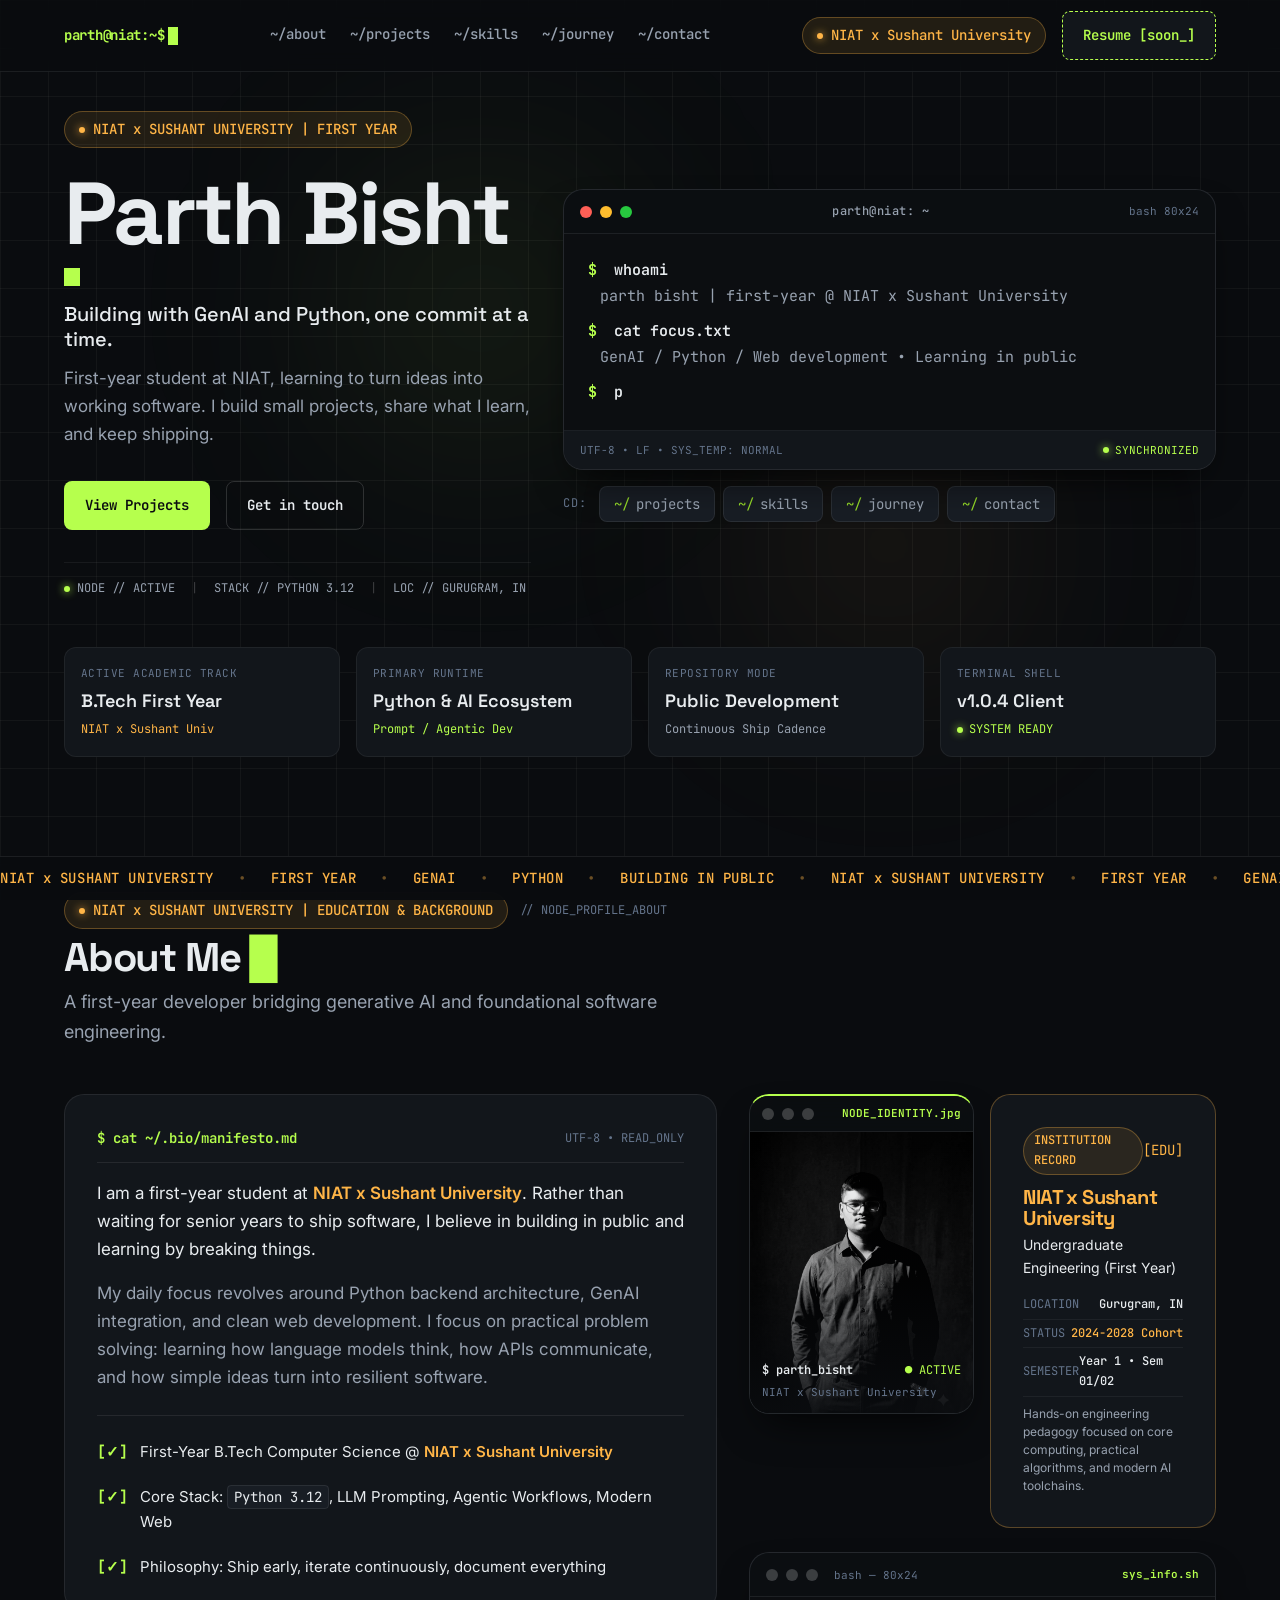
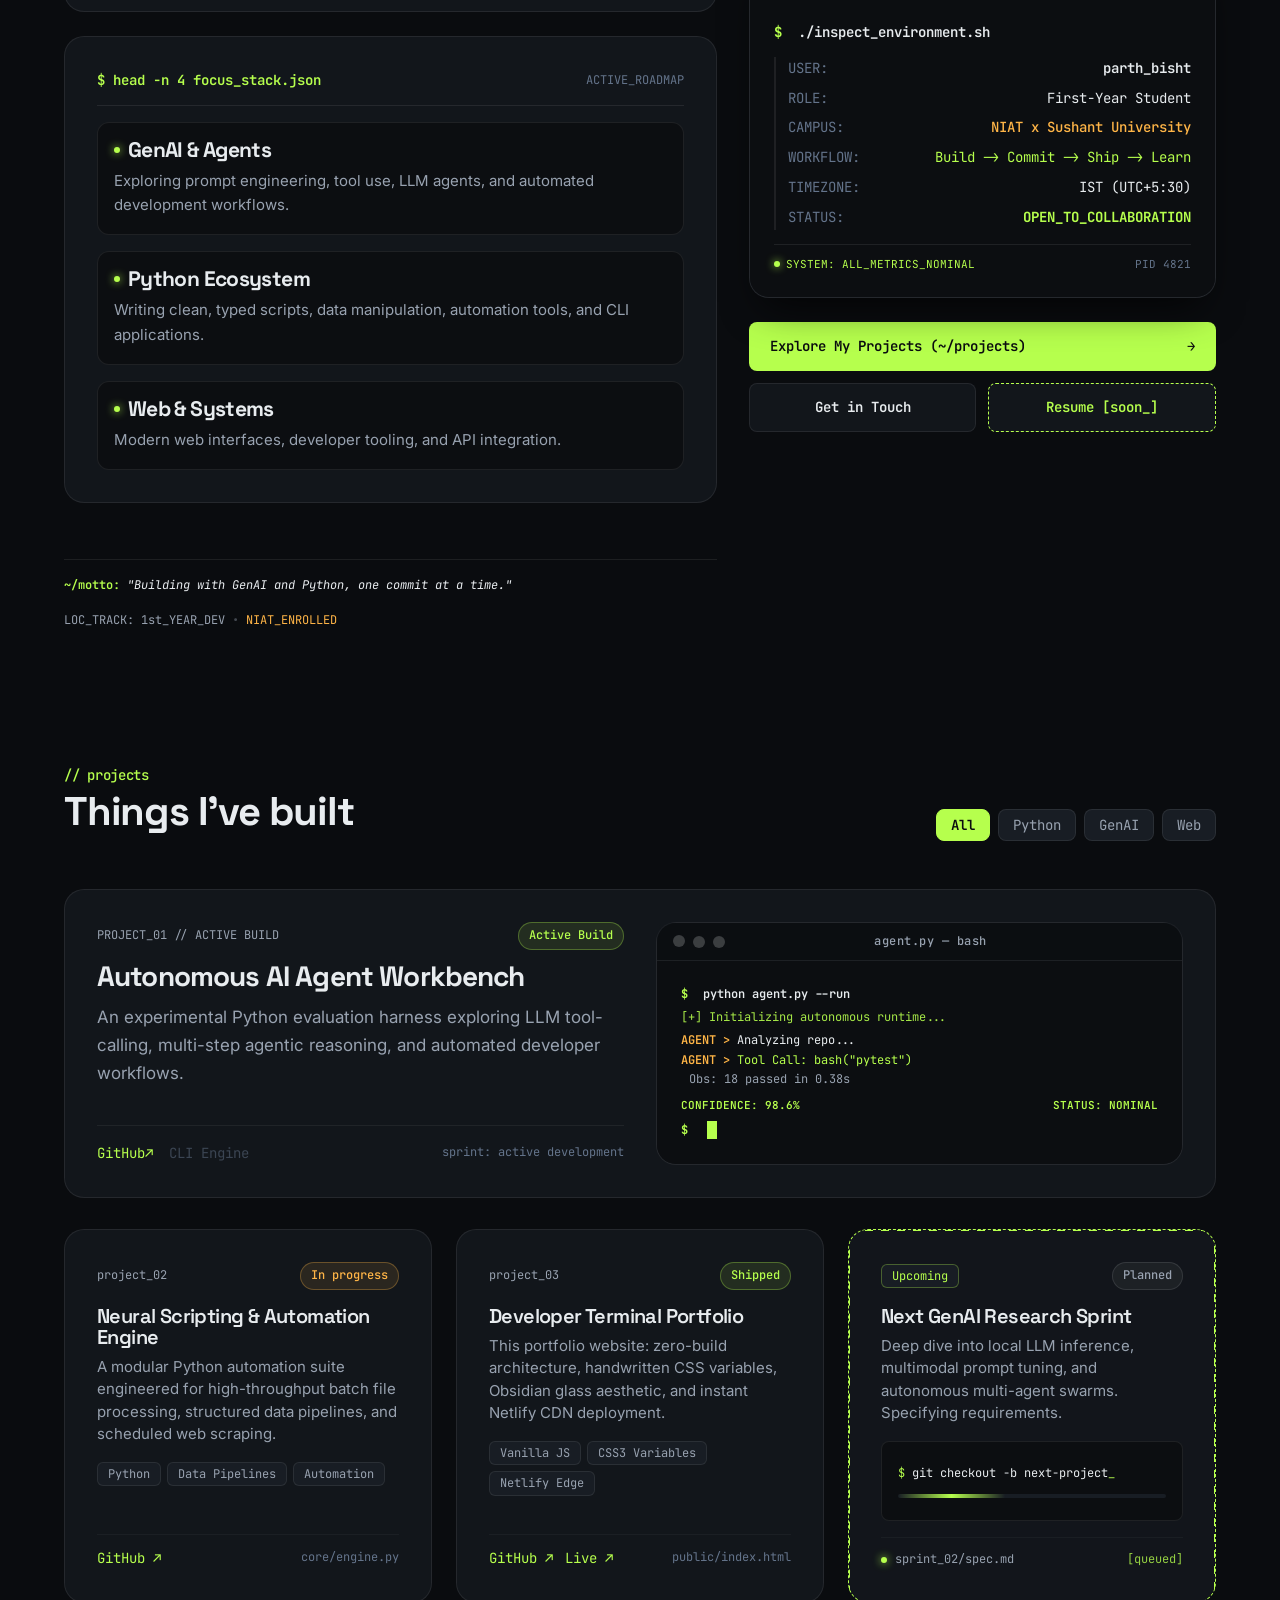
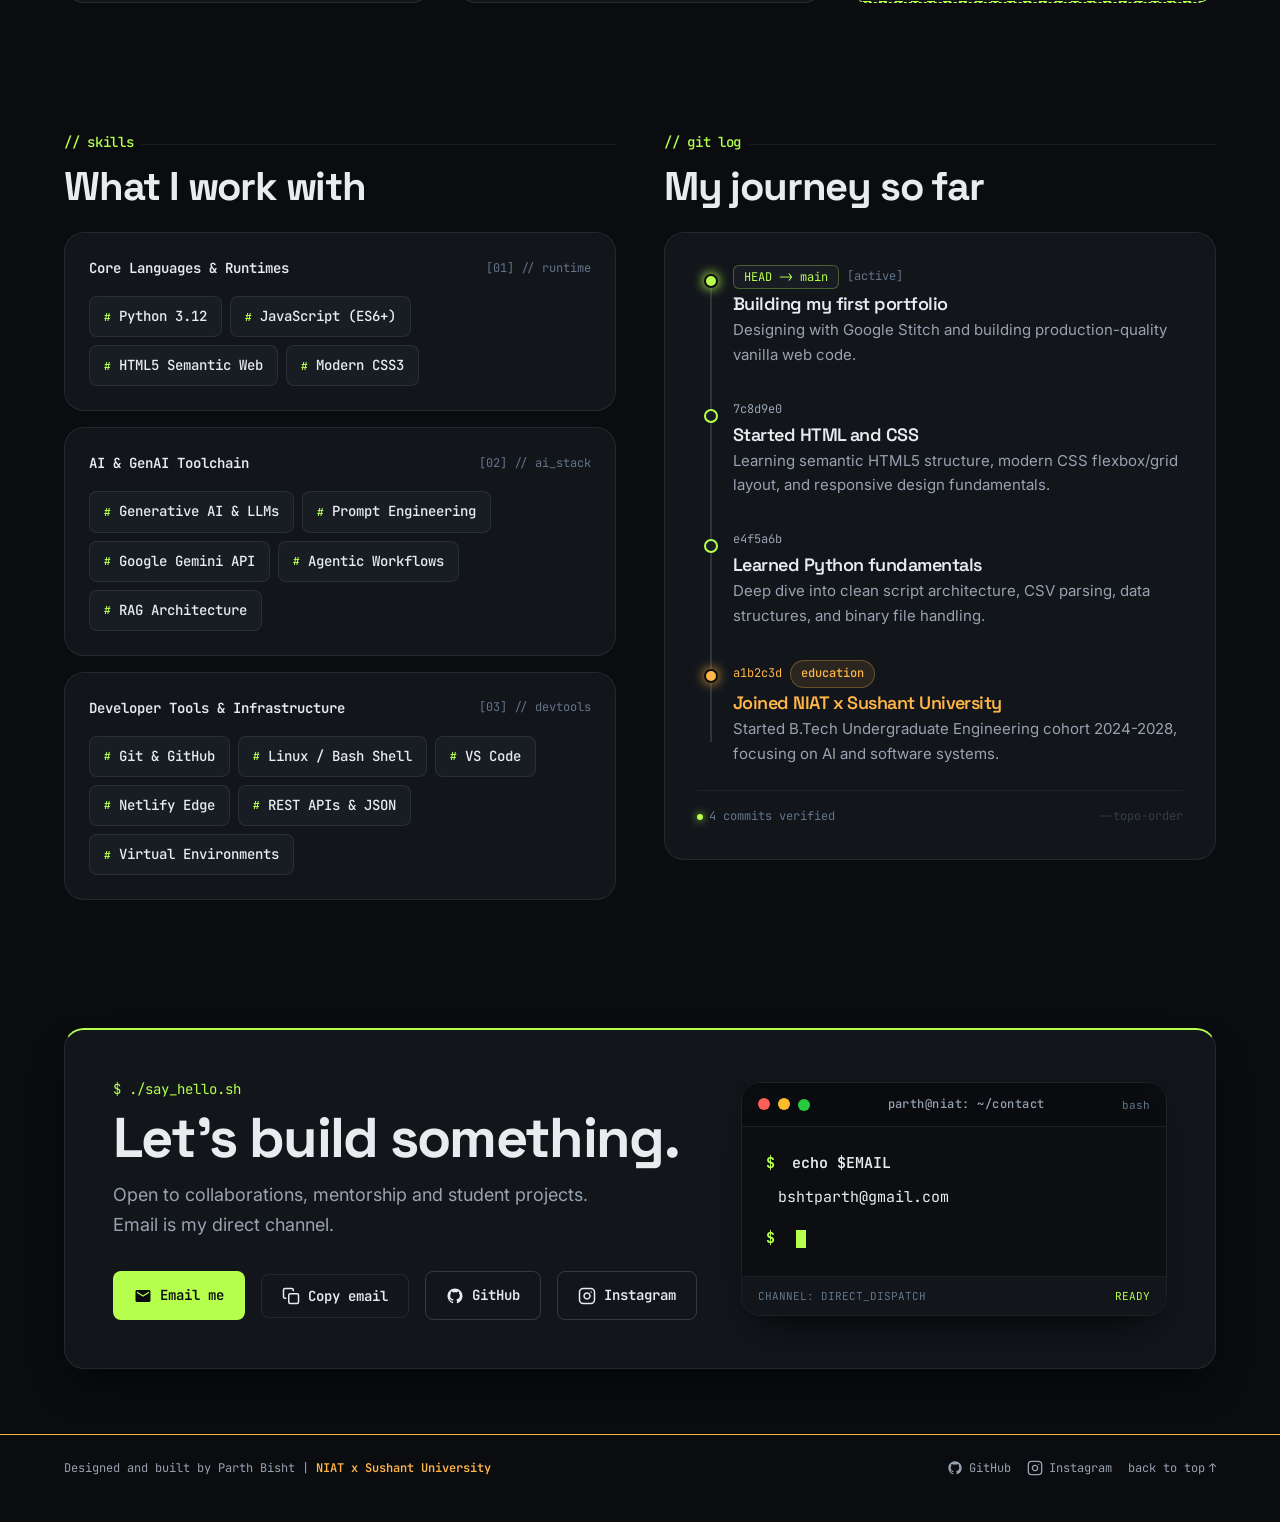
==== commit 4cf426b0: "fix: restore clean skill pills layout and shorten featured project terminal" ====
--- a/public/index.html
+++ b/public/index.html
@@ -331,7 +331,7 @@
                       <span class="pulse-dot-lime" aria-hidden="true"></span>
                       <h3>GenAI &amp; Agents</h3>
                     </div>
-                    <span class="chip" style="color: var(--color-lime); border-color: var(--color-lime-border);">AGENTIC_DEV</span>
+                    
                   </div>
                   <p style="font-size: var(--text-base); color: var(--color-text-secondary);">
                     Exploring prompt engineering, tool use, LLM agents, and automated development workflows.
@@ -344,7 +344,7 @@
                       <span class="pulse-dot-lime" aria-hidden="true"></span>
                       <h3>Python Ecosystem</h3>
                     </div>
-                    <span class="chip" style="color: var(--color-lime); border-color: var(--color-lime-border);">PYTHON_3.12</span>
+                    
                   </div>
                   <p style="font-size: var(--text-base); color: var(--color-text-secondary);">
                     Writing clean, typed scripts, data manipulation, automation tools, and CLI applications.
@@ -357,7 +357,7 @@
                       <span class="pulse-dot-lime" aria-hidden="true"></span>
                       <h3>Web &amp; Systems</h3>
                     </div>
-                    <span class="chip" style="color: var(--color-lime); border-color: var(--color-lime-border);">FULLSTACK_BASICS</span>
+                    
                   </div>
                   <p style="font-size: var(--text-base); color: var(--color-text-secondary);">
                     Modern web interfaces, developer tooling, and API integration.
@@ -537,10 +537,10 @@
                     An experimental Python evaluation harness exploring LLM tool-calling, multi-step agentic reasoning, and automated developer workflows.
                   </p>
                   <div style="display: flex; flex-wrap: wrap; gap: 8px;">
-                    <span class="chip">Python 3.12</span>
-                    <span class="chip">Gemini API</span>
-                    <span class="chip">Agentic Workflows</span>
-                    <span class="chip">CLI</span>
+                    
+                    
+                    
+                    
                   </div>
                 </div>
 
@@ -566,29 +566,22 @@
                     <span class="terminal-dot terminal-dot-subtle"></span>
                     <span class="terminal-dot terminal-dot-subtle"></span>
                   </div>
-                  <span class="terminal-title">agent_bench.py — bash</span>
+                  <span class="terminal-title">agent.py — bash</span>
                   <div style="width: 30px;"></div>
                 </div>
                 <div class="terminal-body" style="font-size: 12px; line-height: 1.6; font-family: var(--font-mono);">
-                  <div><span class="terminal-prompt">$</span> <span class="terminal-command">python agent_bench.py --eval --target=gemini</span></div>
-                  <div style="color: var(--color-text-secondary); margin: 6px 0;">[+] Initializing autonomous agent runtime environment...</div>
-                  <div style="color: var(--color-lime); opacity: 0.9;">[+] System prompt: loaded (developer_mode / zero_shot)</div>
-                  <div style="color: var(--color-amber);">[+] Tool registry: [git_cli, bash_exec, file_search] (3 tools active)</div>
-                  <div style="color: rgba(255,255,255,0.2); margin: 4px 0;">-------------------------------------------------------------</div>
+                  <div><span class="terminal-prompt">$</span> <span class="terminal-command">python agent.py --run</span></div>
+                  <div style="color: var(--color-lime); opacity: 0.9; margin: 4px 0;">[+] Initializing autonomous runtime...</div>
                   <div style="color: var(--color-text-primary);">
-                    <span style="color: var(--color-amber); font-weight: 600;">AGENT &gt;</span> Thought: Analyzing repository workspace and test suites...
+                    <span style="color: var(--color-amber); font-weight: 600;">AGENT &gt;</span> Analyzing repo...
                   </div>
                   <div style="color: var(--color-lime);">
-                    <span style="color: var(--color-amber); font-weight: 600;">AGENT &gt;</span> Tool Call: bash_exec("pytest -q tests/")
+                    <span style="color: var(--color-amber); font-weight: 600;">AGENT &gt;</span> Tool Call: bash("pytest")
                   </div>
                   <div style="color: var(--color-text-secondary); padding-left: 8px;">
-                    Observation: 18 passed, 0 failed in 0.38s
-                  </div>
-                  <div style="color: var(--color-text-primary);">
-                    <span style="color: var(--color-amber); font-weight: 600;">AGENT &gt;</span> Output: Workflow verified. Ready for deployment.
-                  </div>
-                  <div style="color: rgba(255,255,255,0.2); margin: 4px 0;">-------------------------------------------------------------</div>
-                  <div style="display: flex; justify-content: space-between; font-weight: 600; color: var(--color-lime); font-size: 11px;">
+                    Obs: 18 passed in 0.38s
+                  </div>
+                  <div style="display: flex; justify-content: space-between; font-weight: 600; color: var(--color-lime); font-size: 11px; margin-top: 8px;">
                     <span>CONFIDENCE: 98.6%</span>
                     <span>STATUS: NOMINAL</span>
                   </div>
@@ -610,9 +603,9 @@
                 <h3 class="project-card-title">Neural Scripting Engine</h3>
                 <p class="project-card-desc">A modular Python automation suite engineered for high-throughput batch file processing, structured data pipelines, and scheduled scraping.</p>
                 <div class="project-card-tags">
-                  <span class="chip">Python</span>
-                  <span class="chip">Data Pipelines</span>
-                  <span class="chip">Automation</span>
+                  
+                  
+                  
                 </div>
               </div>
               <div class="project-card-footer">
@@ -633,9 +626,9 @@
                 <h3 class="project-card-title">Developer Terminal Portfolio</h3>
                 <p class="project-card-desc">This portfolio website: zero-build architecture, handwritten CSS variables, Obsidian glass aesthetic, and instant Netlify CDN deployment.</p>
                 <div class="project-card-tags">
-                  <span class="chip">Vanilla JS</span>
-                  <span class="chip">CSS3 Variables</span>
-                  <span class="chip">Netlify Edge</span>
+                  
+                  
+                  
                 </div>
               </div>
               <div class="project-card-footer">
@@ -655,7 +648,7 @@
             <article class="card card-coming-soon marching-dashes-card project-card scroll-reveal delay-3" data-categories="genai" aria-label="Upcoming Project">
               <div>
                 <div class="project-card-header">
-                  <span class="chip" style="color: var(--color-lime); border-color: var(--color-lime-border);">Upcoming</span>
+                  
                   <span class="status-badge status-badge-muted">Planned</span>
                 </div>
                 <h3 class="project-card-title">Next GenAI Research Sprint</h3>
@@ -709,22 +702,22 @@
                   <span class="skill-pill">
                     <span style="color: var(--color-lime); font-weight: bold; font-family: var(--font-mono); font-size: 11px;">#</span>
                     <span style="font-weight: 500;">Python 3.12</span>
-                    <span class="chip" style="font-size: 10px; padding: 2px 6px; background: rgba(255,255,255,0.06); border-color: rgba(255,255,255,0.08);">Primary</span>
+                    
                   </span>
                   <span class="skill-pill">
                     <span style="color: var(--color-lime); font-weight: bold; font-family: var(--font-mono); font-size: 11px;">#</span>
                     <span style="font-weight: 500;">JavaScript (ES6+)</span>
-                    <span class="chip" style="font-size: 10px; padding: 2px 6px; background: rgba(255,255,255,0.06); border-color: rgba(255,255,255,0.08);">Web</span>
+                    
                   </span>
                   <span class="skill-pill">
                     <span style="color: var(--color-lime); font-weight: bold; font-family: var(--font-mono); font-size: 11px;">#</span>
                     <span style="font-weight: 500;">HTML5 Semantic Web</span>
-                    <span class="chip" style="font-size: 10px; padding: 2px 6px; background: rgba(255,255,255,0.06); border-color: rgba(255,255,255,0.08);">Markup</span>
+                    
                   </span>
                   <span class="skill-pill">
                     <span style="color: var(--color-lime); font-weight: bold; font-family: var(--font-mono); font-size: 11px;">#</span>
                     <span style="font-weight: 500;">Modern CSS3</span>
-                    <span class="chip" style="font-size: 10px; padding: 2px 6px; background: rgba(255,255,255,0.06); border-color: rgba(255,255,255,0.08);">Styling</span>
+                    
                   </span>
                 </div>
               </div>
@@ -739,27 +732,27 @@
                   <span class="skill-pill">
                     <span style="color: var(--color-lime); font-weight: bold; font-family: var(--font-mono); font-size: 11px;">#</span>
                     <span style="font-weight: 500;">Generative AI & LLMs</span>
-                    <span class="chip" style="font-size: 10px; padding: 2px 6px; background: rgba(255,255,255,0.06); border-color: rgba(255,255,255,0.08);">Core Focus</span>
+                    
                   </span>
                   <span class="skill-pill">
                     <span style="color: var(--color-lime); font-weight: bold; font-family: var(--font-mono); font-size: 11px;">#</span>
                     <span style="font-weight: 500;">Prompt Engineering</span>
-                    <span class="chip" style="font-size: 10px; padding: 2px 6px; background: rgba(255,255,255,0.06); border-color: rgba(255,255,255,0.08);">Specialization</span>
+                    
                   </span>
                   <span class="skill-pill">
                     <span style="color: var(--color-lime); font-weight: bold; font-family: var(--font-mono); font-size: 11px;">#</span>
                     <span style="font-weight: 500;">Google Gemini API</span>
-                    <span class="chip" style="font-size: 10px; padding: 2px 6px; background: rgba(255,255,255,0.06); border-color: rgba(255,255,255,0.08);">Integration</span>
+                    
                   </span>
                   <span class="skill-pill">
                     <span style="color: var(--color-lime); font-weight: bold; font-family: var(--font-mono); font-size: 11px;">#</span>
                     <span style="font-weight: 500;">Agentic Workflows</span>
-                    <span class="chip" style="font-size: 10px; padding: 2px 6px; background: rgba(255,255,255,0.06); border-color: rgba(255,255,255,0.08);">Research</span>
+                    
                   </span>
                   <span class="skill-pill">
                     <span style="color: var(--color-lime); font-weight: bold; font-family: var(--font-mono); font-size: 11px;">#</span>
                     <span style="font-weight: 500;">RAG Architecture</span>
-                    <span class="chip" style="font-size: 10px; padding: 2px 6px; background: rgba(255,255,255,0.06); border-color: rgba(255,255,255,0.08);">Foundations</span>
+                    
                   </span>
                 </div>
               </div>
@@ -774,32 +767,32 @@
                   <span class="skill-pill">
                     <span style="color: var(--color-lime); font-weight: bold; font-family: var(--font-mono); font-size: 11px;">#</span>
                     <span style="font-weight: 500;">Git & GitHub</span>
-                    <span class="chip" style="font-size: 10px; padding: 2px 6px; background: rgba(255,255,255,0.06); border-color: rgba(255,255,255,0.08);">Version Control</span>
+                    
                   </span>
                   <span class="skill-pill">
                     <span style="color: var(--color-lime); font-weight: bold; font-family: var(--font-mono); font-size: 11px;">#</span>
                     <span style="font-weight: 500;">Linux / Bash Shell</span>
-                    <span class="chip" style="font-size: 10px; padding: 2px 6px; background: rgba(255,255,255,0.06); border-color: rgba(255,255,255,0.08);">Environment</span>
+                    
                   </span>
                   <span class="skill-pill">
                     <span style="color: var(--color-lime); font-weight: bold; font-family: var(--font-mono); font-size: 11px;">#</span>
                     <span style="font-weight: 500;">VS Code</span>
-                    <span class="chip" style="font-size: 10px; padding: 2px 6px; background: rgba(255,255,255,0.06); border-color: rgba(255,255,255,0.08);">Editor</span>
+                    
                   </span>
                   <span class="skill-pill">
                     <span style="color: var(--color-lime); font-weight: bold; font-family: var(--font-mono); font-size: 11px;">#</span>
                     <span style="font-weight: 500;">Netlify Edge</span>
-                    <span class="chip" style="font-size: 10px; padding: 2px 6px; background: rgba(255,255,255,0.06); border-color: rgba(255,255,255,0.08);">Deployment</span>
+                    
                   </span>
                   <span class="skill-pill">
                     <span style="color: var(--color-lime); font-weight: bold; font-family: var(--font-mono); font-size: 11px;">#</span>
                     <span style="font-weight: 500;">REST APIs & JSON</span>
-                    <span class="chip" style="font-size: 10px; padding: 2px 6px; background: rgba(255,255,255,0.06); border-color: rgba(255,255,255,0.08);">Networking</span>
+                    
                   </span>
                   <span class="skill-pill">
                     <span style="color: var(--color-lime); font-weight: bold; font-family: var(--font-mono); font-size: 11px;">#</span>
                     <span style="font-weight: 500;">Virtual Environments</span>
-                    <span class="chip" style="font-size: 10px; padding: 2px 6px; background: rgba(255,255,255,0.06); border-color: rgba(255,255,255,0.08);">Tooling</span>
+                    
                   </span>
                 </div>
               </div>
@@ -840,7 +833,7 @@
                     </div>
                     <div class="timeline-header">
                       <span class="timeline-hash">7c8d9e0</span>
-                      <span class="chip">milestone</span>
+                      
                     </div>
                     <h3 class="timeline-title">Started HTML and CSS</h3>
                     <p class="timeline-desc">Learning semantic HTML5 structure, modern CSS flexbox/grid layout, and responsive design fundamentals.</p>
@@ -853,7 +846,7 @@
                     </div>
                     <div class="timeline-header">
                       <span class="timeline-hash">e4f5a6b</span>
-                      <span class="chip">milestone</span>
+                      
                     </div>
                     <h3 class="timeline-title">Learned Python fundamentals</h3>
                     <p class="timeline-desc">Deep dive into clean script architecture, CSV parsing, data structures, and binary file handling.</p>
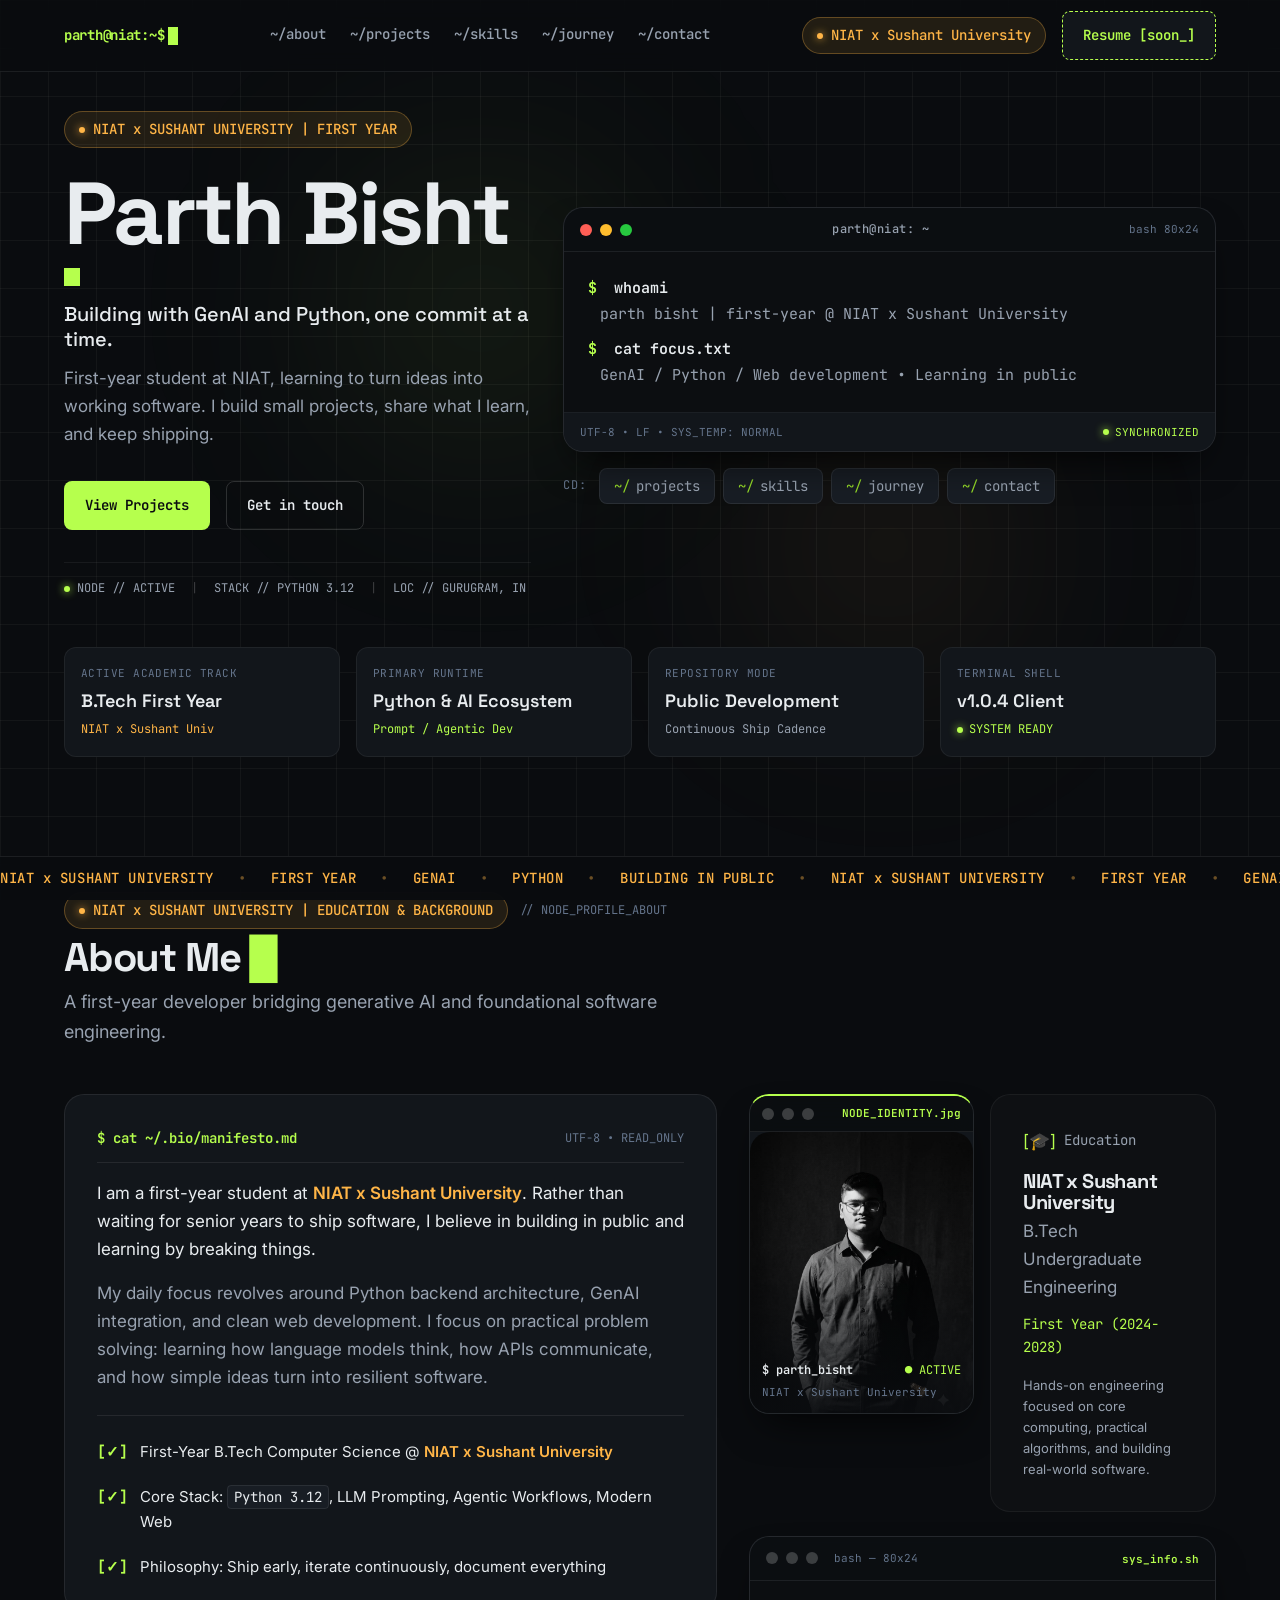
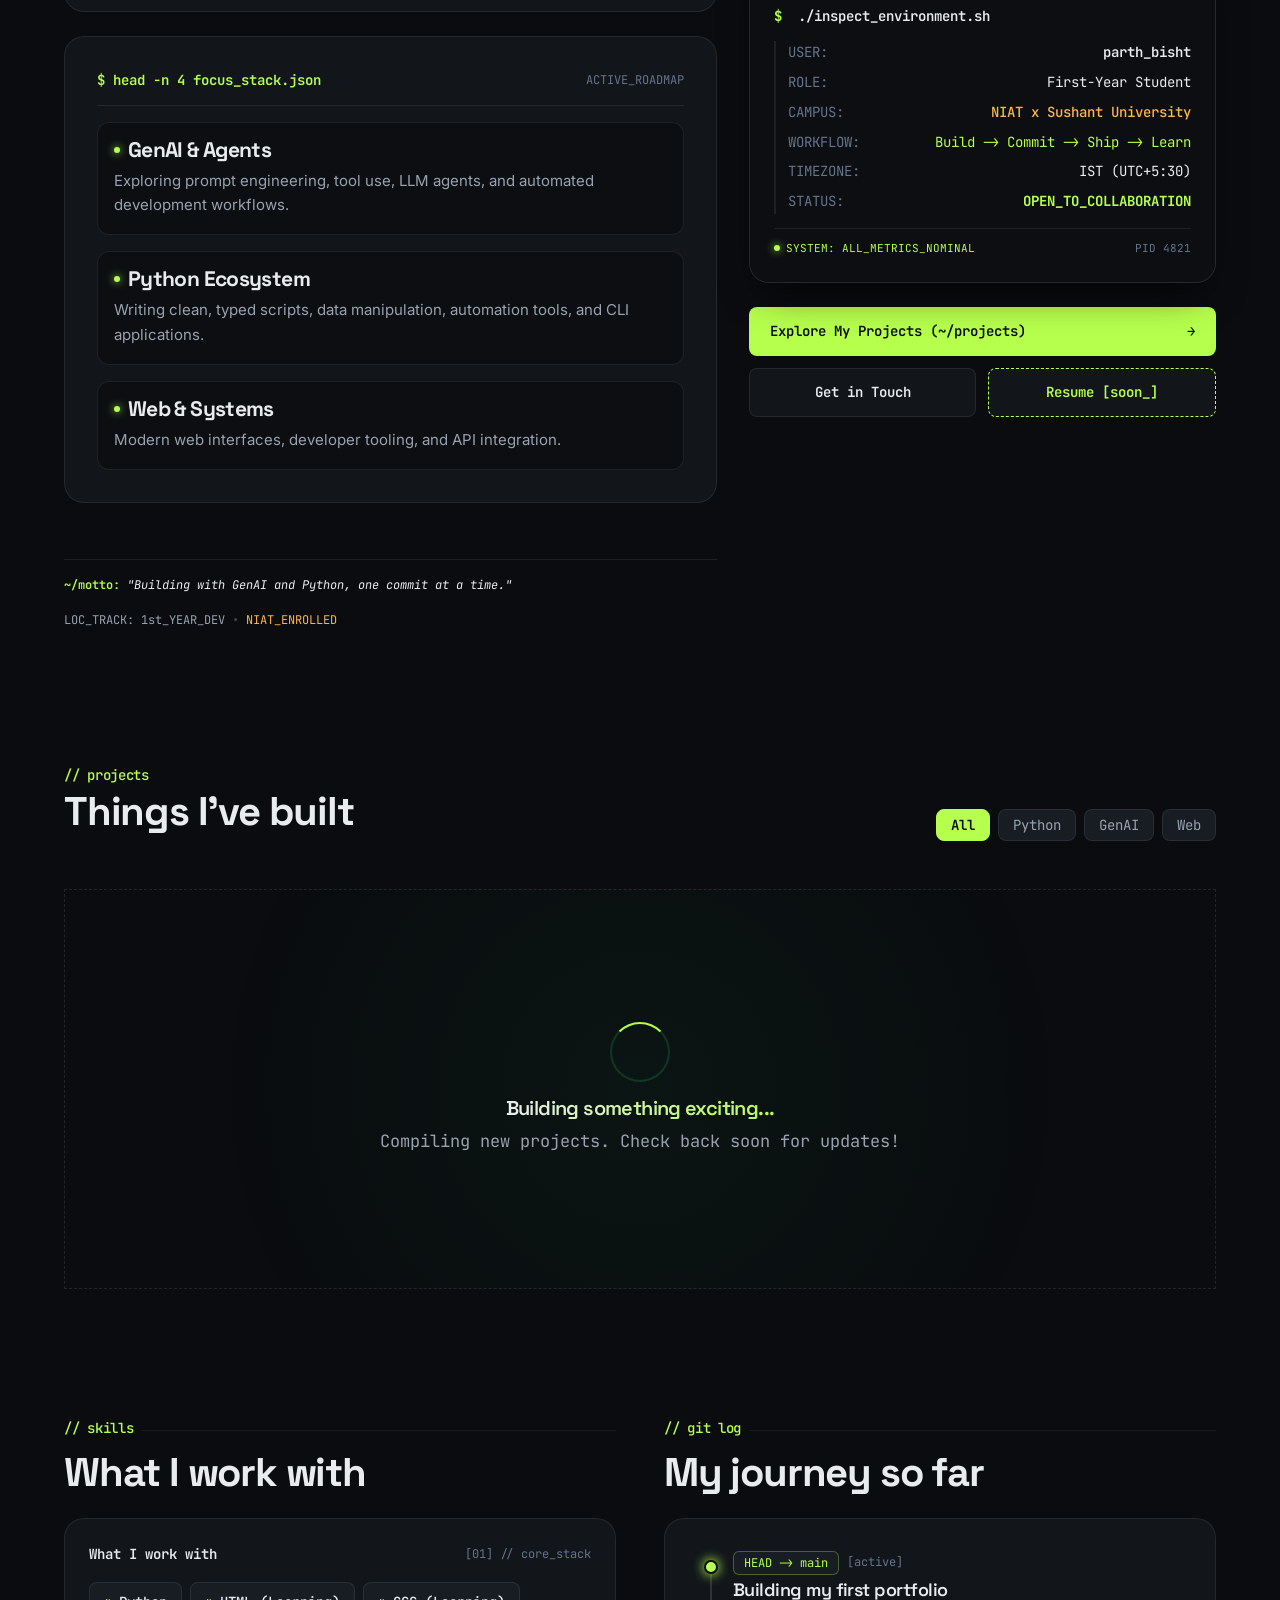
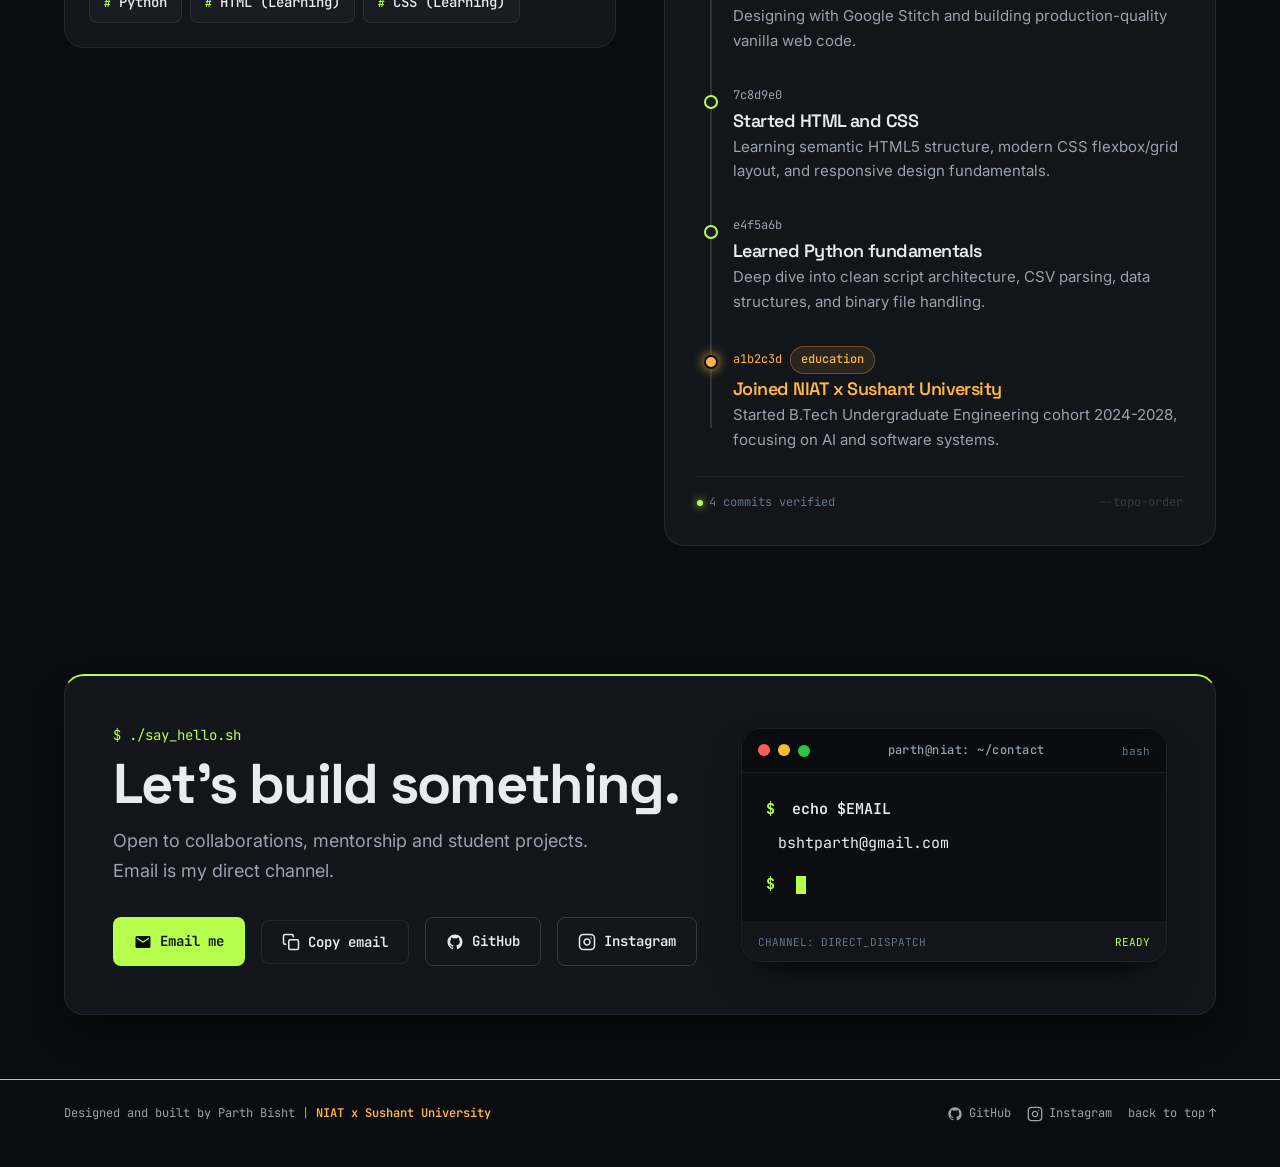
==== commit 76e64444: "fix: update photo UI, education card, replace projects with animation, and simplify skills" ====
--- a/public/index.html
+++ b/public/index.html
@@ -165,7 +165,7 @@
 
           <!-- Right Column (7 cols desktop): Terminal Window -->
           <div class="hero-terminal-wrapper scroll-reveal delay-2">
-            <div class="terminal-window" id="hero-terminal">
+            <div class="terminal-window float-anim" id="hero-terminal">
               <!-- Top Glass Header -->
               <div class="terminal-header">
                 <div class="terminal-controls">
@@ -385,7 +385,7 @@
             <!-- Row A: Side-by-side Photo Card & NIAT Card -->
             <div class="about-top-subgrid">
               <!-- Photo Card: NODE_IDENTITY.jpg -->
-              <article class="photo-card" aria-label="Parth Bisht Identity Node">
+              <article class="photo-card float-anim" aria-label="Parth Bisht Identity Node">
                 <div class="photo-card-header">
                   <div class="terminal-controls">
                     <span class="terminal-dot terminal-dot-subtle"></span>
@@ -409,42 +409,31 @@
                 </div>
               </article>
 
-              <!-- Academic Foundation Card (Amber Accented) -->
-              <article class="card card-amber education-card" aria-label="Academic Credential">
-                <div style="display: flex; align-items: center; justify-content: space-between;">
-                  <span class="status-badge status-badge-amber">INSTITUTION RECORD</span>
-                  <span style="font-family: var(--font-mono); font-size: var(--text-sm); color: var(--color-amber);">[EDU]</span>
-                </div>
-                <div style="margin: 12px 0;">
-                  <h3 style="font-size: var(--text-xl); color: var(--color-amber); font-weight: 700;">
+              <!-- Academic Foundation Card -->
+              <article class="card float-anim" style="animation-delay: 1s; padding: var(--space-xl); background: rgba(255,255,255,0.02); border: 1px solid rgba(255,255,255,0.05);" aria-label="Academic Credential">
+                <div style="display: flex; align-items: center; gap: 8px; margin-bottom: 16px;">
+                  <span style="color: var(--color-lime);">[🎓]</span>
+                  <span style="font-family: var(--font-mono); font-size: var(--text-sm); color: var(--color-text-secondary);">Education</span>
+                </div>
+                <div>
+                  <h3 style="font-size: var(--text-xl); font-weight: 700; color: var(--color-text-primary); margin-bottom: 4px;">
                     NIAT x Sushant University
                   </h3>
-                  <p style="font-size: var(--text-sm); color: var(--color-text-primary); margin-top: 4px;">
-                    Undergraduate Engineering (First Year)
+                  <p style="font-size: var(--text-body); color: var(--color-text-secondary);">
+                    B.Tech Undergraduate Engineering
                   </p>
-                </div>
-                <div style="margin-bottom: 8px;">
-                  <div class="edu-row">
-                    <span class="edu-label">LOCATION</span>
-                    <span class="edu-value">Gurugram, IN</span>
-                  </div>
-                  <div class="edu-row">
-                    <span class="edu-label">STATUS</span>
-                    <span class="edu-value" style="color: var(--color-amber);">2024-2028 Cohort</span>
-                  </div>
-                  <div class="edu-row">
-                    <span class="edu-label">SEMESTER</span>
-                    <span class="edu-value">Year 1 • Sem 01/02</span>
-                  </div>
-                </div>
-                <p style="font-size: var(--text-xs); color: var(--color-text-secondary); line-height: 1.5;">
-                  Hands-on engineering pedagogy focused on core computing, practical algorithms, and modern AI toolchains.
-                </p>
+                  <p style="font-family: var(--font-mono); font-size: var(--text-sm); color: var(--color-lime); margin-top: 12px;">
+                    First Year (2024-2028)
+                  </p>
+                  <p style="font-size: 13px; color: var(--color-text-secondary); margin-top: 16px; line-height: 1.6;">
+                    Hands-on engineering focused on core computing, practical algorithms, and building real-world software.
+                  </p>
+                </div>
               </article>
             </div>
 
             <!-- Row B: Terminal Window "sys_info.sh" -->
-            <article class="terminal-window">
+            <article class="terminal-window float-anim">
               <div class="terminal-header">
                 <div class="terminal-controls">
                   <span class="terminal-dot terminal-dot-subtle"></span>
@@ -520,161 +509,14 @@
 
         <!-- Container for Featured Project & Projects Grid (Rendered by JS, fallback in HTML) -->
         <div id="projects-container">
-          <!-- Featured Project: Autonomous AI Agent Workbench -->
-          <article class="card featured-project scroll-reveal" data-categories="python genai">
-            <div class="featured-project-grid">
-              <!-- Left Details -->
-              <div style="display: flex; flex-direction: column; justify-content: space-between; height: 100%; gap: 20px;">
-                <div>
-                  <div style="display: flex; align-items: center; justify-content: space-between; margin-bottom: 12px;">
-                    <span style="font-family: var(--font-mono); font-size: var(--text-xs); color: var(--color-text-secondary); text-transform: uppercase;">project_01 // active build</span>
-                    <span class="status-badge status-badge-lime">Active Build</span>
-                  </div>
-                  <h3 style="font-size: var(--text-2xl); color: var(--color-text-primary); margin-bottom: 12px;">
-                    Autonomous AI Agent Workbench
-                  </h3>
-                  <p style="font-size: var(--text-body); color: var(--color-text-secondary); line-height: var(--lh-relaxed); margin-bottom: 16px;">
-                    An experimental Python evaluation harness exploring LLM tool-calling, multi-step agentic reasoning, and automated developer workflows.
-                  </p>
-                  <div style="display: flex; flex-wrap: wrap; gap: 8px;">
-                    
-                    
-                    
-                    
-                  </div>
-                </div>
-
-                <div style="padding-top: 16px; border-top: 1px solid rgba(255, 255, 255, 0.06); display: flex; align-items: center; justify-content: space-between; flex-wrap: wrap; gap: 12px;">
-                  <div style="display: flex; align-items: center; gap: 16px;">
-                    <a href="https://github.com/bshtparth-source/Portfolio_Website" target="_blank" rel="noopener noreferrer" style="color: var(--color-lime); font-family: var(--font-mono); font-size: var(--text-sm); display: inline-flex; align-items: gap: 4px;">
-                      <span>GitHub</span>
-                      <span>↗</span>
-                    </a>
-                    <span class="btn-disabled" data-tooltip="Local evaluation suite" style="color: var(--color-text-muted); font-family: var(--font-mono); font-size: var(--text-sm);">
-                      <span>CLI Engine</span>
-                    </span>
-                  </div>
-                  <span style="font-family: var(--font-mono); font-size: var(--text-xs); color: var(--color-text-muted);">sprint: active development</span>
-                </div>
-              </div>
-
-              <!-- Right Dedicated CLI Output Terminal: Agent Execution Trace -->
-              <div class="terminal-window" style="box-shadow: none;">
-                <div class="terminal-header" style="height: 38px;">
-                  <div class="terminal-controls">
-                    <span class="terminal-dot terminal-dot-subtle"></span>
-                    <span class="terminal-dot terminal-dot-subtle"></span>
-                    <span class="terminal-dot terminal-dot-subtle"></span>
-                  </div>
-                  <span class="terminal-title">agent.py — bash</span>
-                  <div style="width: 30px;"></div>
-                </div>
-                <div class="terminal-body" style="font-size: 12px; line-height: 1.6; font-family: var(--font-mono);">
-                  <div><span class="terminal-prompt">$</span> <span class="terminal-command">python agent.py --run</span></div>
-                  <div style="color: var(--color-lime); opacity: 0.9; margin: 4px 0;">[+] Initializing autonomous runtime...</div>
-                  <div style="color: var(--color-text-primary);">
-                    <span style="color: var(--color-amber); font-weight: 600;">AGENT &gt;</span> Analyzing repo...
-                  </div>
-                  <div style="color: var(--color-lime);">
-                    <span style="color: var(--color-amber); font-weight: 600;">AGENT &gt;</span> Tool Call: bash("pytest")
-                  </div>
-                  <div style="color: var(--color-text-secondary); padding-left: 8px;">
-                    Obs: 18 passed in 0.38s
-                  </div>
-                  <div style="display: flex; justify-content: space-between; font-weight: 600; color: var(--color-lime); font-size: 11px; margin-top: 8px;">
-                    <span>CONFIDENCE: 98.6%</span>
-                    <span>STATUS: NOMINAL</span>
-                  </div>
-                  <div style="margin-top: 6px;"><span class="terminal-prompt">$</span> <span class="terminal-cursor cursor-blink" aria-hidden="true"></span></div>
-                </div>
-              </div>
-            </div>
-          </article>
-
-          <!-- 3-Column Projects Grid -->
-          <div class="projects-grid" id="additional-projects-grid">
-            <!-- Project 02: Neural Scripting & Automation Engine -->
-            <article class="card project-card scroll-reveal delay-1" data-categories="python">
-              <div>
-                <div class="project-card-header">
-                  <span style="font-family: var(--font-mono); font-size: var(--text-xs); color: var(--color-text-secondary);">project_02</span>
-                  <span class="status-badge status-badge-amber">In progress</span>
-                </div>
-                <h3 class="project-card-title">Neural Scripting Engine</h3>
-                <p class="project-card-desc">A modular Python automation suite engineered for high-throughput batch file processing, structured data pipelines, and scheduled scraping.</p>
-                <div class="project-card-tags">
-                  
-                  
-                  
-                </div>
-              </div>
-              <div class="project-card-footer">
-                <a href="https://github.com/bshtparth-source/Portfolio_Website" target="_blank" rel="noopener noreferrer" style="color: var(--color-lime); font-family: var(--font-mono); font-size: var(--text-sm);">
-                  <span>GitHub ↗</span>
-                </a>
-                <span style="font-family: var(--font-mono); font-size: var(--text-xs); color: var(--color-text-muted);">core/engine.py</span>
-              </div>
-            </article>
-
-            <!-- Project 03: Developer Terminal Portfolio -->
-            <article class="card project-card scroll-reveal delay-2" data-categories="web">
-              <div>
-                <div class="project-card-header">
-                  <span style="font-family: var(--font-mono); font-size: var(--text-xs); color: var(--color-text-secondary);">project_03</span>
-                  <span class="status-badge status-badge-lime">Shipped</span>
-                </div>
-                <h3 class="project-card-title">Developer Terminal Portfolio</h3>
-                <p class="project-card-desc">This portfolio website: zero-build architecture, handwritten CSS variables, Obsidian glass aesthetic, and instant Netlify CDN deployment.</p>
-                <div class="project-card-tags">
-                  
-                  
-                  
-                </div>
-              </div>
-              <div class="project-card-footer">
-                <div style="display: flex; gap: 12px;">
-                  <a href="https://github.com/bshtparth-source/Portfolio_Website" target="_blank" rel="noopener noreferrer" style="color: var(--color-lime); font-family: var(--font-mono); font-size: var(--text-sm);">
-                    GitHub ↗
-                  </a>
-                  <a href="#hero" style="color: var(--color-lime); font-family: var(--font-mono); font-size: var(--text-sm);">
-                    Live ↗
-                  </a>
-                </div>
-                <span style="font-family: var(--font-mono); font-size: var(--text-xs); color: var(--color-text-muted);">public/index.html</span>
-              </div>
-            </article>
-
-            <!-- Card 4: Animated Coming Soon (Marching Dashes + Looping Typer + Shimmer) -->
-            <article class="card card-coming-soon marching-dashes-card project-card scroll-reveal delay-3" data-categories="genai" aria-label="Upcoming Project">
-              <div>
-                <div class="project-card-header">
-                  
-                  <span class="status-badge status-badge-muted">Planned</span>
-                </div>
-                <h3 class="project-card-title">Next GenAI Research Sprint</h3>
-                <p class="project-card-desc">Deep dive into local LLM inference, multimodal prompt tuning, and autonomous multi-agent swarms. Specifying requirements.</p>
-
-                <!-- Mini Terminal Typer Loop -->
-                <div class="coming-soon-terminal" id="coming-soon-terminal" aria-live="off">
-                  <div><span style="color: var(--color-lime);">$</span> <span id="coming-soon-typer-text">python -m research.init</span><span class="cursor-blink" style="color: var(--color-lime);">_</span></div>
-                  <!-- Indeterminate Shimmer Progress Bar -->
-                  <div class="shimmer-track">
-                    <div class="shimmer-bar"></div>
-                  </div>
-                </div>
-              </div>
-              <div class="project-card-footer">
-                <div style="display: flex; align-items: center; gap: 8px;">
-                  <span class="pulse-dot-lime" aria-hidden="true"></span>
-                  <span style="font-family: var(--font-mono); font-size: var(--text-xs); color: var(--color-text-secondary);">sprint_02/spec.md</span>
-                </div>
-                <span style="font-family: var(--font-mono); font-size: var(--text-xs); color: var(--color-lime); opacity: 0.8;">[queued]</span>
-              </div>
-            </article>
+            <div class="brewing-container scroll-reveal delay-1">
+              <div class="radar-spinner"></div>
+              <h3 class="brewing-title">Building something exciting...</h3>
+              <p class="brewing-desc">Compiling new projects. Check back soon for updates!</p>
+            </div>
           </div>
         </div>
-      </div>
-    </section>
+      </section>
 
     <!-- ======================================================================
          4. SKILLS & JOURNEY SECTION (#skills & #journey)
@@ -692,107 +534,23 @@
 
             <!-- Skills Stack (Rendered / Updated via data.js) -->
             <div class="skills-stack" id="skills-container">
-              <!-- Card 1: Core Languages & Runtimes -->
               <div class="card skill-category-card">
                 <div style="display: flex; align-items: center; justify-content: space-between; margin-bottom: 16px;">
-                  <span style="font-family: var(--font-mono); font-size: var(--text-sm); color: var(--color-text-primary); font-weight: 600;">Core Languages & Runtimes</span>
-                  <span style="font-family: var(--font-mono); font-size: var(--text-xs); color: var(--color-text-muted);">[01] // runtime</span>
+                  <span style="font-family: var(--font-mono); font-size: var(--text-sm); color: var(--color-text-primary); font-weight: 600;">What I work with</span>
+                  <span style="font-family: var(--font-mono); font-size: var(--text-xs); color: var(--color-text-muted);">[01] // core_stack</span>
                 </div>
                 <div class="skill-items-wrap">
                   <span class="skill-pill">
                     <span style="color: var(--color-lime); font-weight: bold; font-family: var(--font-mono); font-size: 11px;">#</span>
-                    <span style="font-weight: 500;">Python 3.12</span>
-                    
+                    <span style="font-weight: 500;">Python</span>
                   </span>
                   <span class="skill-pill">
                     <span style="color: var(--color-lime); font-weight: bold; font-family: var(--font-mono); font-size: 11px;">#</span>
-                    <span style="font-weight: 500;">JavaScript (ES6+)</span>
-                    
+                    <span style="font-weight: 500;">HTML (Learning)</span>
                   </span>
                   <span class="skill-pill">
                     <span style="color: var(--color-lime); font-weight: bold; font-family: var(--font-mono); font-size: 11px;">#</span>
-                    <span style="font-weight: 500;">HTML5 Semantic Web</span>
-                    
-                  </span>
-                  <span class="skill-pill">
-                    <span style="color: var(--color-lime); font-weight: bold; font-family: var(--font-mono); font-size: 11px;">#</span>
-                    <span style="font-weight: 500;">Modern CSS3</span>
-                    
-                  </span>
-                </div>
-              </div>
-
-              <!-- Card 2: AI & GenAI Toolchain -->
-              <div class="card skill-category-card">
-                <div style="display: flex; align-items: center; justify-content: space-between; margin-bottom: 16px;">
-                  <span style="font-family: var(--font-mono); font-size: var(--text-sm); color: var(--color-text-primary); font-weight: 600;">AI & GenAI Toolchain</span>
-                  <span style="font-family: var(--font-mono); font-size: var(--text-xs); color: var(--color-text-muted);">[02] // ai_stack</span>
-                </div>
-                <div class="skill-items-wrap">
-                  <span class="skill-pill">
-                    <span style="color: var(--color-lime); font-weight: bold; font-family: var(--font-mono); font-size: 11px;">#</span>
-                    <span style="font-weight: 500;">Generative AI & LLMs</span>
-                    
-                  </span>
-                  <span class="skill-pill">
-                    <span style="color: var(--color-lime); font-weight: bold; font-family: var(--font-mono); font-size: 11px;">#</span>
-                    <span style="font-weight: 500;">Prompt Engineering</span>
-                    
-                  </span>
-                  <span class="skill-pill">
-                    <span style="color: var(--color-lime); font-weight: bold; font-family: var(--font-mono); font-size: 11px;">#</span>
-                    <span style="font-weight: 500;">Google Gemini API</span>
-                    
-                  </span>
-                  <span class="skill-pill">
-                    <span style="color: var(--color-lime); font-weight: bold; font-family: var(--font-mono); font-size: 11px;">#</span>
-                    <span style="font-weight: 500;">Agentic Workflows</span>
-                    
-                  </span>
-                  <span class="skill-pill">
-                    <span style="color: var(--color-lime); font-weight: bold; font-family: var(--font-mono); font-size: 11px;">#</span>
-                    <span style="font-weight: 500;">RAG Architecture</span>
-                    
-                  </span>
-                </div>
-              </div>
-
-              <!-- Card 3: Developer Tools & Infrastructure -->
-              <div class="card skill-category-card">
-                <div style="display: flex; align-items: center; justify-content: space-between; margin-bottom: 16px;">
-                  <span style="font-family: var(--font-mono); font-size: var(--text-sm); color: var(--color-text-primary); font-weight: 600;">Developer Tools & Infrastructure</span>
-                  <span style="font-family: var(--font-mono); font-size: var(--text-xs); color: var(--color-text-muted);">[03] // devtools</span>
-                </div>
-                <div class="skill-items-wrap">
-                  <span class="skill-pill">
-                    <span style="color: var(--color-lime); font-weight: bold; font-family: var(--font-mono); font-size: 11px;">#</span>
-                    <span style="font-weight: 500;">Git & GitHub</span>
-                    
-                  </span>
-                  <span class="skill-pill">
-                    <span style="color: var(--color-lime); font-weight: bold; font-family: var(--font-mono); font-size: 11px;">#</span>
-                    <span style="font-weight: 500;">Linux / Bash Shell</span>
-                    
-                  </span>
-                  <span class="skill-pill">
-                    <span style="color: var(--color-lime); font-weight: bold; font-family: var(--font-mono); font-size: 11px;">#</span>
-                    <span style="font-weight: 500;">VS Code</span>
-                    
-                  </span>
-                  <span class="skill-pill">
-                    <span style="color: var(--color-lime); font-weight: bold; font-family: var(--font-mono); font-size: 11px;">#</span>
-                    <span style="font-weight: 500;">Netlify Edge</span>
-                    
-                  </span>
-                  <span class="skill-pill">
-                    <span style="color: var(--color-lime); font-weight: bold; font-family: var(--font-mono); font-size: 11px;">#</span>
-                    <span style="font-weight: 500;">REST APIs & JSON</span>
-                    
-                  </span>
-                  <span class="skill-pill">
-                    <span style="color: var(--color-lime); font-weight: bold; font-family: var(--font-mono); font-size: 11px;">#</span>
-                    <span style="font-weight: 500;">Virtual Environments</span>
-                    
+                    <span style="font-weight: 500;">CSS (Learning)</span>
                   </span>
                 </div>
               </div>
@@ -946,7 +704,7 @@
 
             <!-- Right Column: Terminal Window Switching Between the 3 States -->
             <div>
-              <div class="terminal-window" style="background-color: var(--color-bg-alt);">
+              <div class="terminal-window float-anim" style="background-color: var(--color-bg-alt);">
                 <div class="terminal-header">
                   <div class="terminal-controls">
                     <span class="terminal-dot terminal-dot-red"></span>
--- a/public/css/sections.css
+++ b/public/css/sections.css
@@ -426,12 +426,12 @@
   height: 100%;
   object-fit: cover;
   object-position: top center;
-  filter: grayscale(100%) contrast(1.06);
+  filter: grayscale(20%); border-radius: var(--radius-xl);
   transition: filter var(--transition-slow), transform var(--transition-slow);
 }
 
 .photo-card:hover .photo-card-img {
-  filter: grayscale(100%) contrast(1.06) brightness(1.06);
+  filter: grayscale(0%);
   transform: scale(1.02);
 }
 
@@ -466,7 +466,7 @@
 /* NIAT Academic Card */
 .education-card {
   height: 100%;
-  min-height: 320px;
+  min-height: 200px;
   display: flex;
   flex-direction: column;
   justify-content: space-between;
@@ -979,3 +979,71 @@
 .back-to-top:hover {
   color: var(--color-lime);
 }
+
+/* Brewing / Radar Animation */
+.brewing-container {
+  display: flex;
+  flex-direction: column;
+  align-items: center;
+  justify-content: center;
+  padding: var(--space-2xl) 0;
+  text-align: center;
+  min-height: 400px;
+  background: radial-gradient(circle at center, rgba(34, 197, 94, 0.05) 0%, transparent 70%);
+  border-radius: var(--radius-2xl);
+  border: 1px dashed rgba(255, 255, 255, 0.1);
+  animation: pulse-border 4s ease-in-out infinite;
+}
+
+.radar-spinner {
+  width: 60px;
+  height: 60px;
+  border-radius: 50%;
+  border: 2px solid rgba(34, 197, 94, 0.2);
+  border-top-color: var(--color-lime);
+  animation: spin 1s linear infinite, glow 2s ease-in-out infinite;
+  margin-bottom: var(--space-md);
+}
+
+.brewing-title {
+  font-size: var(--text-xl);
+  font-weight: 600;
+  color: var(--color-text-primary);
+  margin-bottom: var(--space-xs);
+  background: linear-gradient(90deg, var(--color-text-primary), var(--color-lime));
+  -webkit-background-clip: text;
+  -webkit-text-fill-color: transparent;
+}
+
+.brewing-desc {
+  font-size: var(--text-body);
+  color: var(--color-text-secondary);
+  font-family: var(--font-mono);
+}
+
+@keyframes spin {
+  0% { transform: rotate(0deg); }
+  100% { transform: rotate(360deg); }
+}
+
+@keyframes glow {
+  0% { box-shadow: 0 0 10px rgba(34, 197, 94, 0.2); }
+  50% { box-shadow: 0 0 25px rgba(34, 197, 94, 0.5); }
+  100% { box-shadow: 0 0 10px rgba(34, 197, 94, 0.2); }
+}
+
+@keyframes pulse-border {
+  0% { border-color: rgba(255, 255, 255, 0.1); }
+  50% { border-color: rgba(34, 197, 94, 0.3); }
+  100% { border-color: rgba(255, 255, 255, 0.1); }
+}
+
+@keyframes float {
+  0% { transform: translateY(0px); }
+  50% { transform: translateY(-8px); }
+  100% { transform: translateY(0px); }
+}
+
+.float-anim {
+  animation: float 6s ease-in-out infinite;
+}
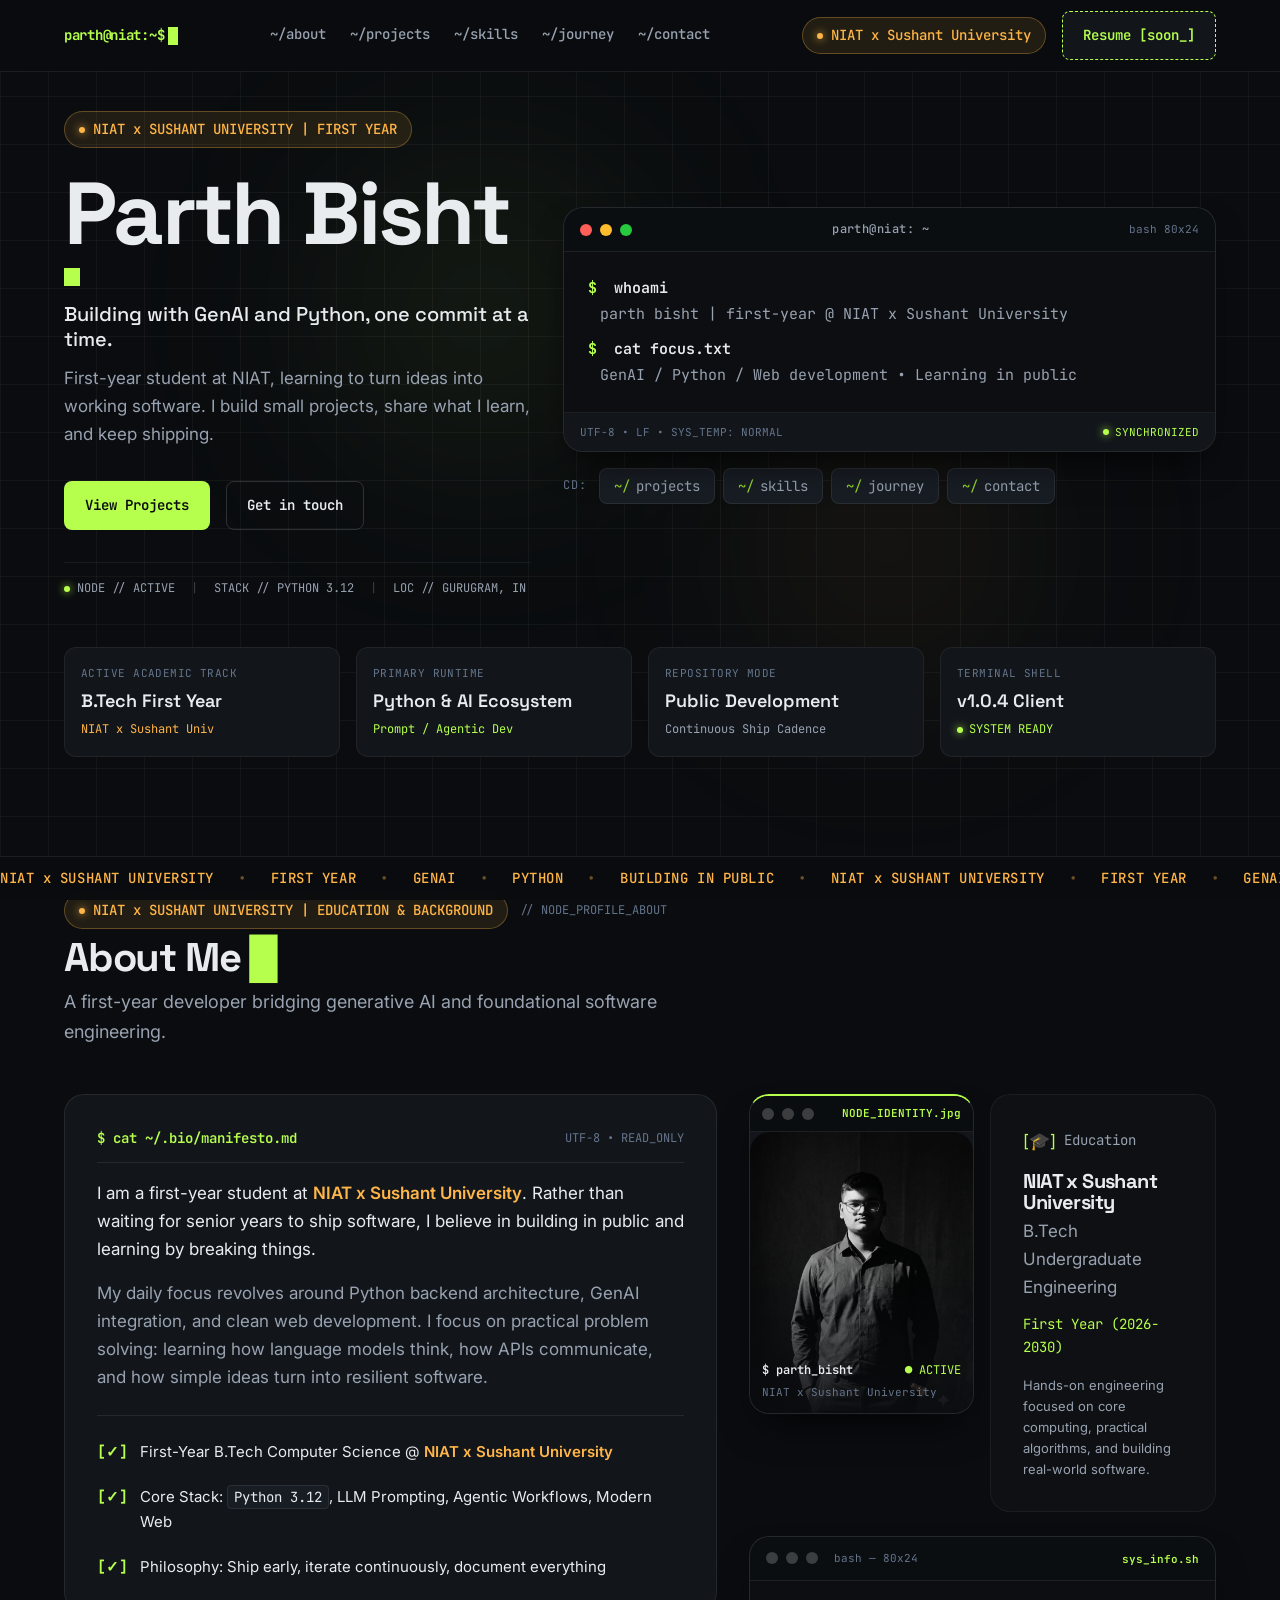
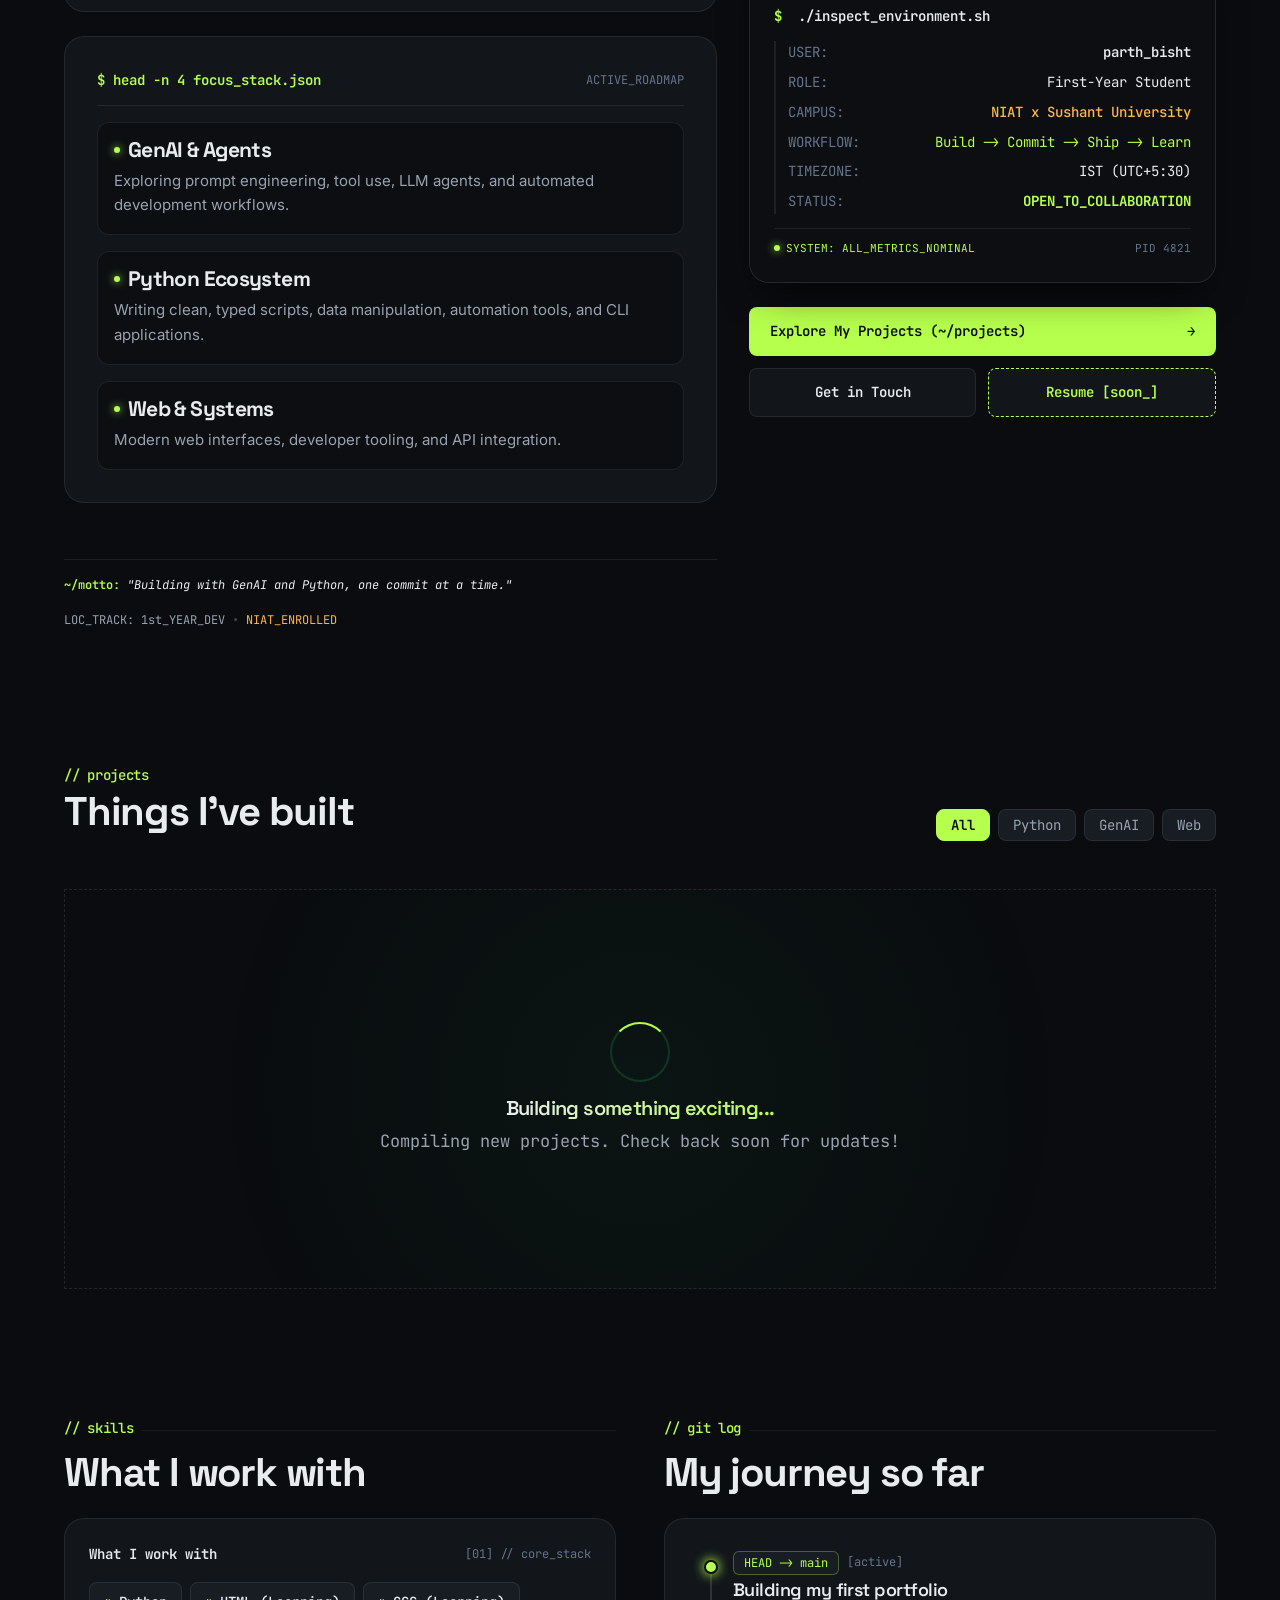
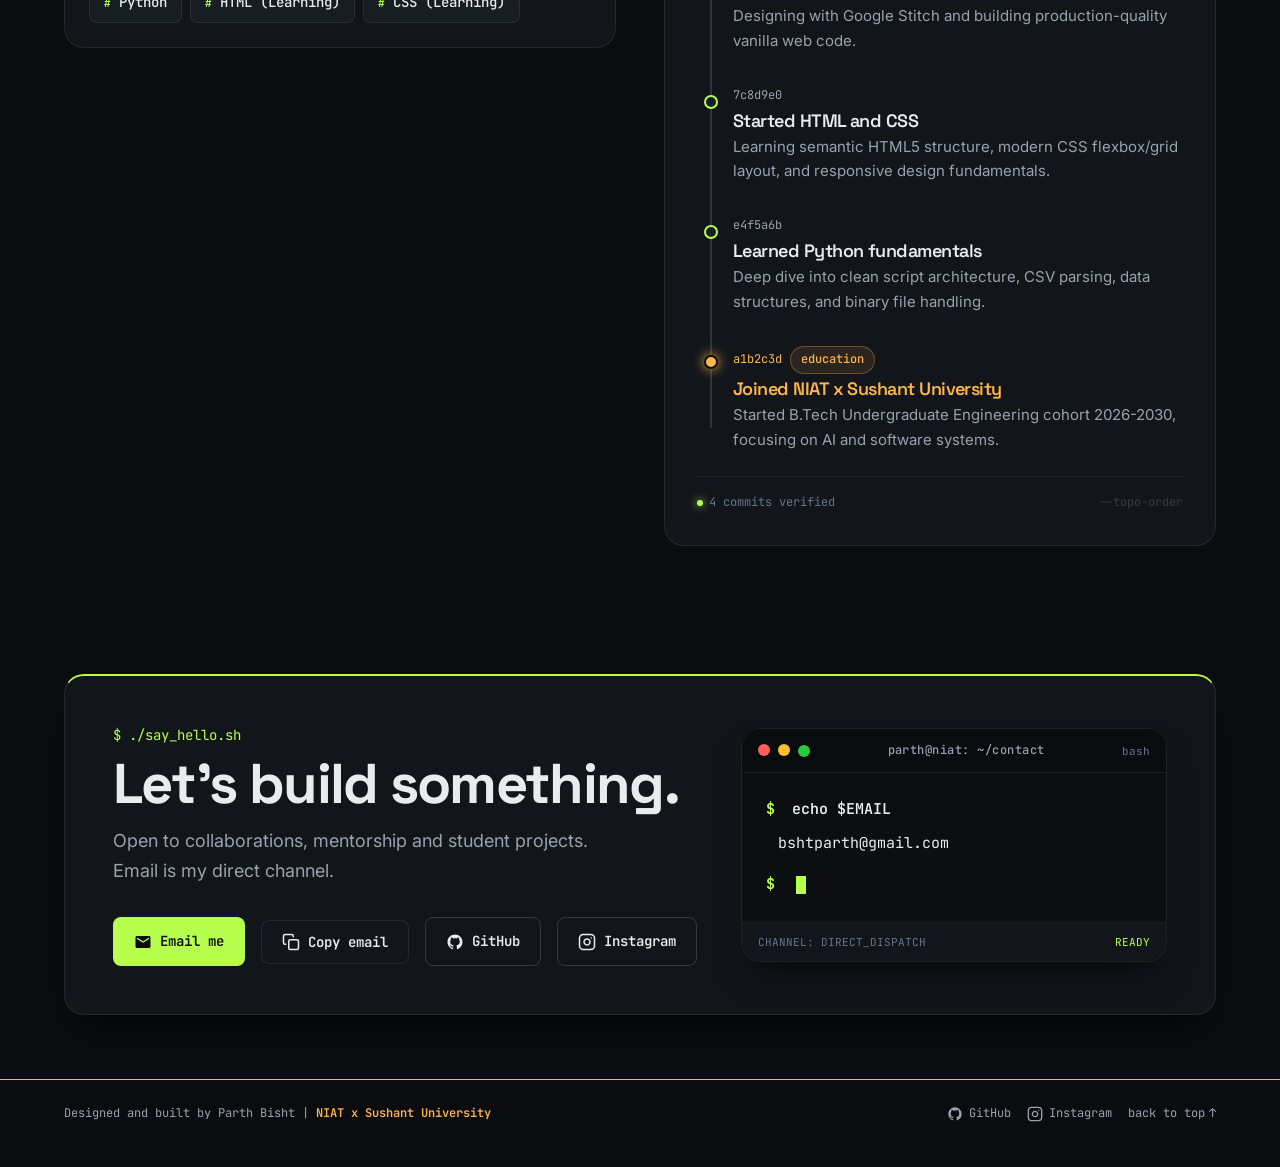
==== commit b7d3543a: "Update cohort year to 2026-2030 and enhance UI with professional entrance and hover animations" ====
--- a/public/index.html
+++ b/public/index.html
@@ -51,7 +51,7 @@
   <!-- ========================================================================
        Sticky Glass Header
        ======================================================================== -->
-  <header class="site-header" id="site-header">
+  <header class="site-header scroll-reveal-down" id="site-header">
     <div class="container header-container">
       <!-- Brand Terminal Prompt -->
       <a href="#hero" class="brand-link" aria-label="Parth Bisht home prompt">
@@ -423,7 +423,7 @@
                     B.Tech Undergraduate Engineering
                   </p>
                   <p style="font-family: var(--font-mono); font-size: var(--text-sm); color: var(--color-lime); margin-top: 12px;">
-                    First Year (2024-2028)
+                    First Year (2026-2030)
                   </p>
                   <p style="font-size: 13px; color: var(--color-text-secondary); margin-top: 16px; line-height: 1.6;">
                     Hands-on engineering focused on core computing, practical algorithms, and building real-world software.
@@ -620,7 +620,7 @@
                       <span class="status-badge status-badge-amber">education</span>
                     </div>
                     <h3 class="timeline-title" style="color: var(--color-amber);">Joined NIAT x Sushant University</h3>
-                    <p class="timeline-desc">Started B.Tech Undergraduate Engineering cohort 2024-2028, focusing on AI and software systems.</p>
+                    <p class="timeline-desc">Started B.Tech Undergraduate Engineering cohort 2026-2030, focusing on AI and software systems.</p>
                   </div>
                 </div>
               </div>
@@ -825,7 +825,7 @@
   <!-- ========================================================================
        Footer Landmark
        ======================================================================== -->
-  <footer class="site-footer">
+  <footer class="site-footer scroll-reveal">
     <div class="container footer-content">
       <div>
         <span>Designed and built by Parth Bisht | </span>
--- a/public/css/sections.css
+++ b/public/css/sections.css
@@ -761,6 +761,16 @@
   display: flex;
   flex-direction: column;
   gap: var(--space-2xs);
+  transition: transform var(--transition-normal);
+}
+
+.timeline-node:hover .timeline-dot {
+  transform: scale(1.3);
+  box-shadow: 0 0 12px rgba(182, 255, 77, 0.4);
+}
+
+.timeline-node:hover .timeline-dot-amber {
+  box-shadow: 0 0 12px rgba(255, 176, 77, 0.4);
 }
 
 /* Node marker icon */
@@ -783,6 +793,7 @@
   border: 2px solid var(--color-lime);
   position: relative;
   z-index: 2;
+  transition: transform var(--transition-fast), box-shadow var(--transition-fast);
 }
 
 .timeline-dot-head {
--- a/public/css/animations.css
+++ b/public/css/animations.css
@@ -82,13 +82,21 @@
   will-change: opacity, transform;
 }
 
-/* Above-the-fold hero elements are always visible immediately */
-.hero-section .scroll-reveal {
+/* Above-the-fold hero elements are animated via JS IntersectionObserver like the rest */
+
+.scroll-reveal.revealed {
   opacity: 1;
-  transform: none;
-}
-
-.scroll-reveal.revealed {
+  transform: translateY(0);
+}
+
+.scroll-reveal-down {
+  opacity: 0;
+  transform: translateY(-24px);
+  transition: opacity 600ms cubic-bezier(0.16, 1, 0.3, 1), transform 600ms cubic-bezier(0.16, 1, 0.3, 1);
+  will-change: opacity, transform;
+}
+
+.scroll-reveal-down.revealed {
   opacity: 1;
   transform: translateY(0);
 }
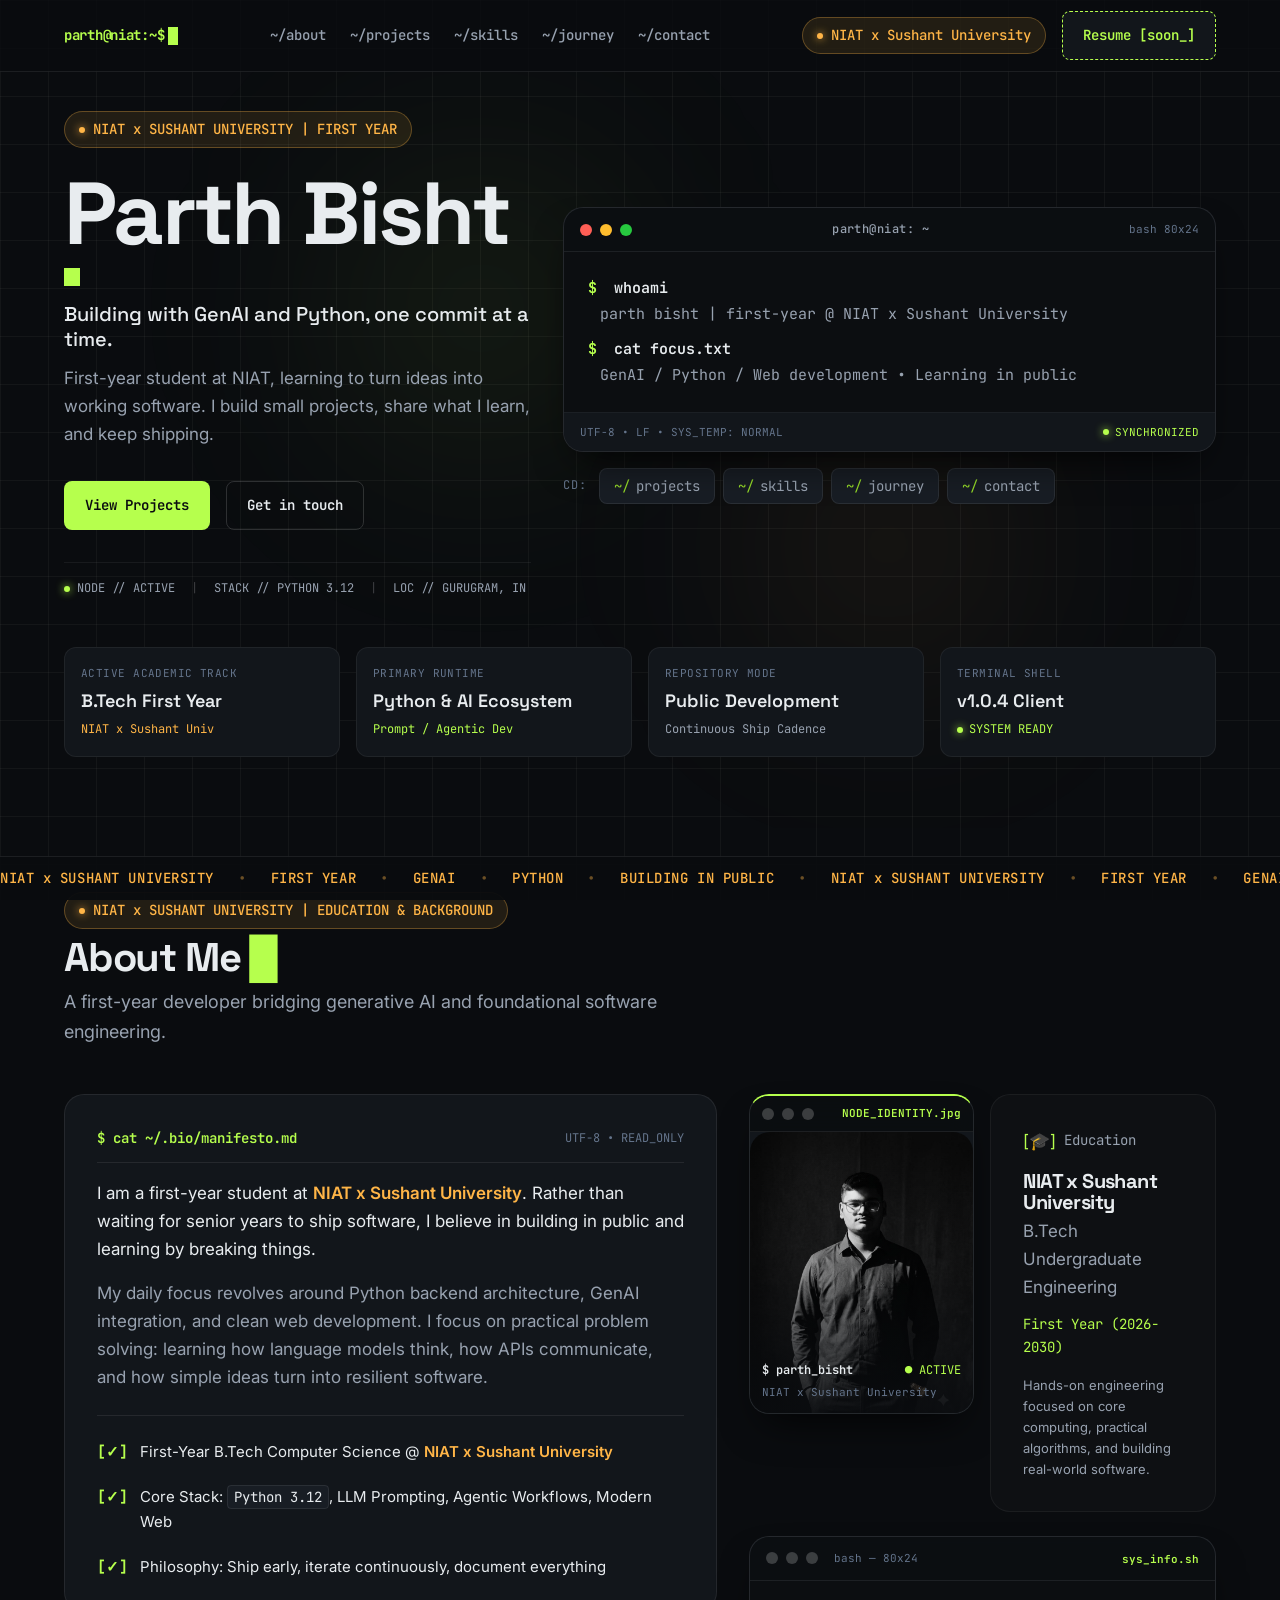
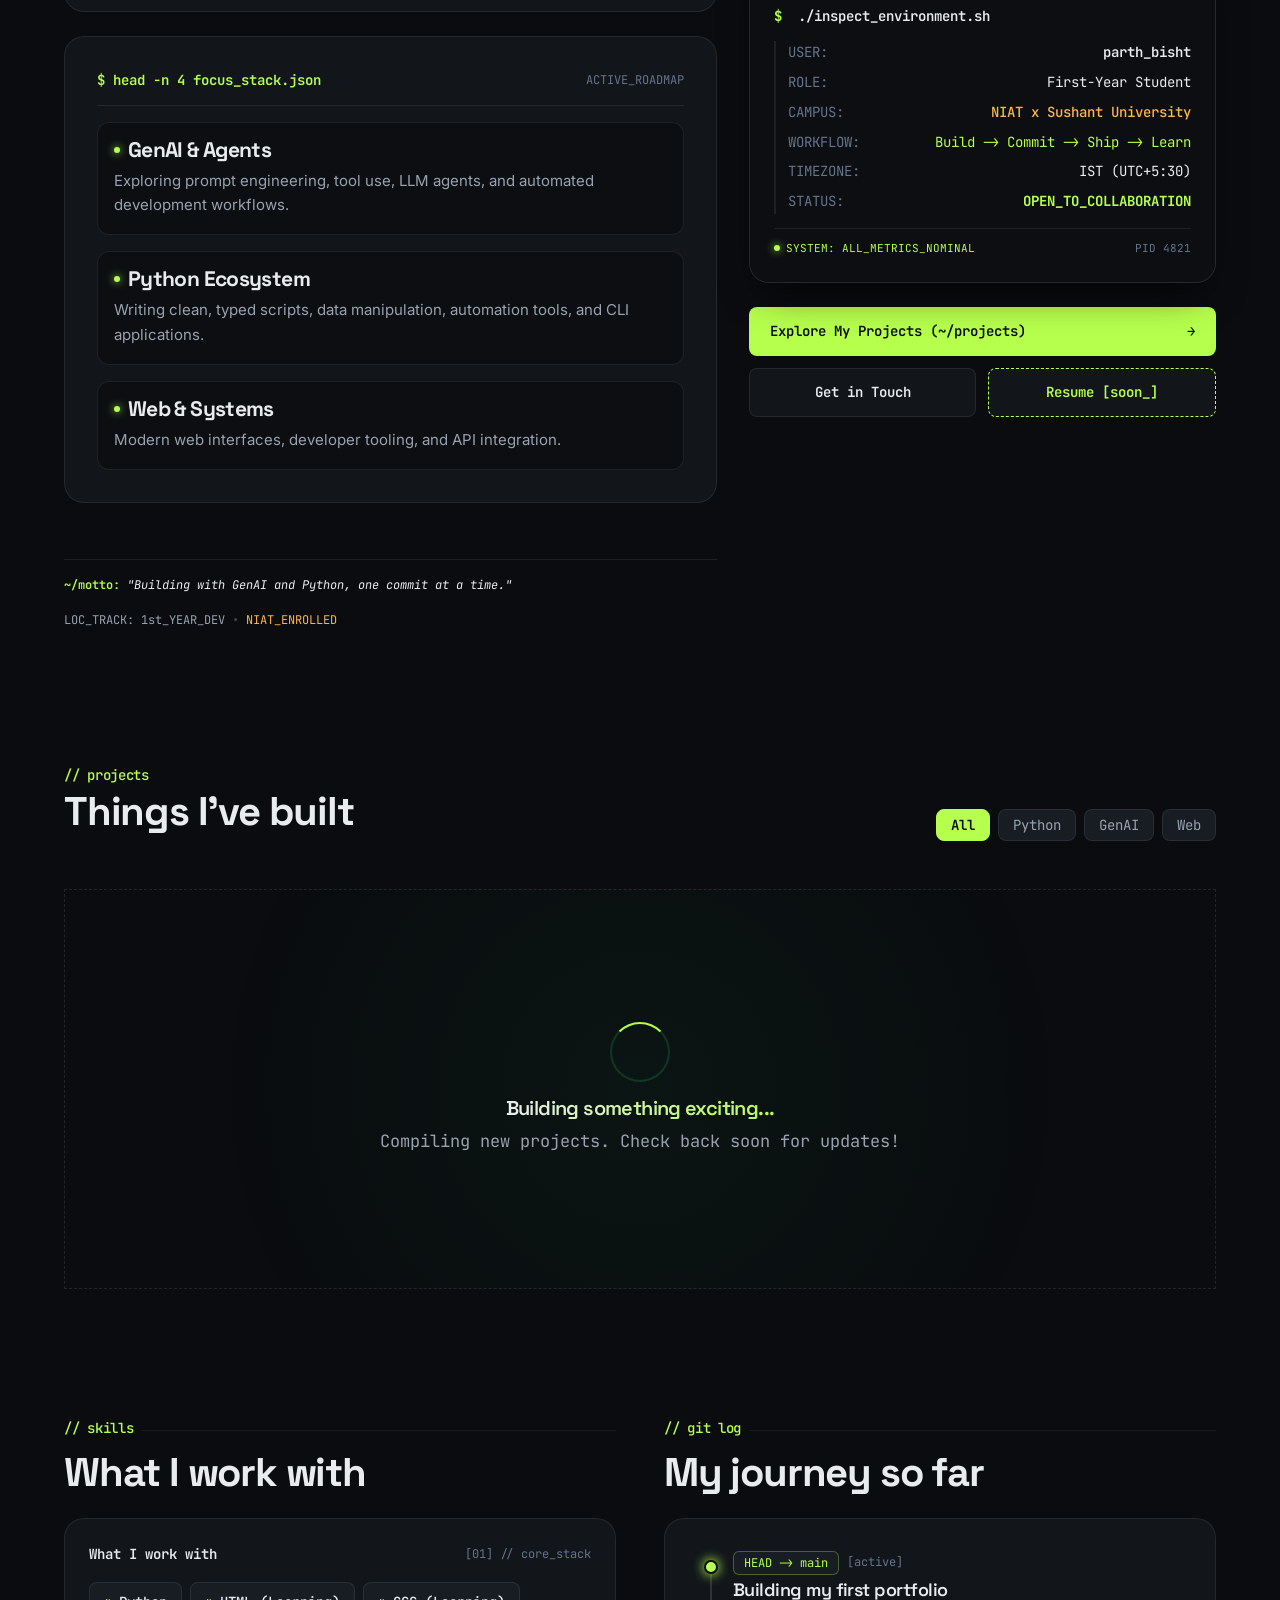
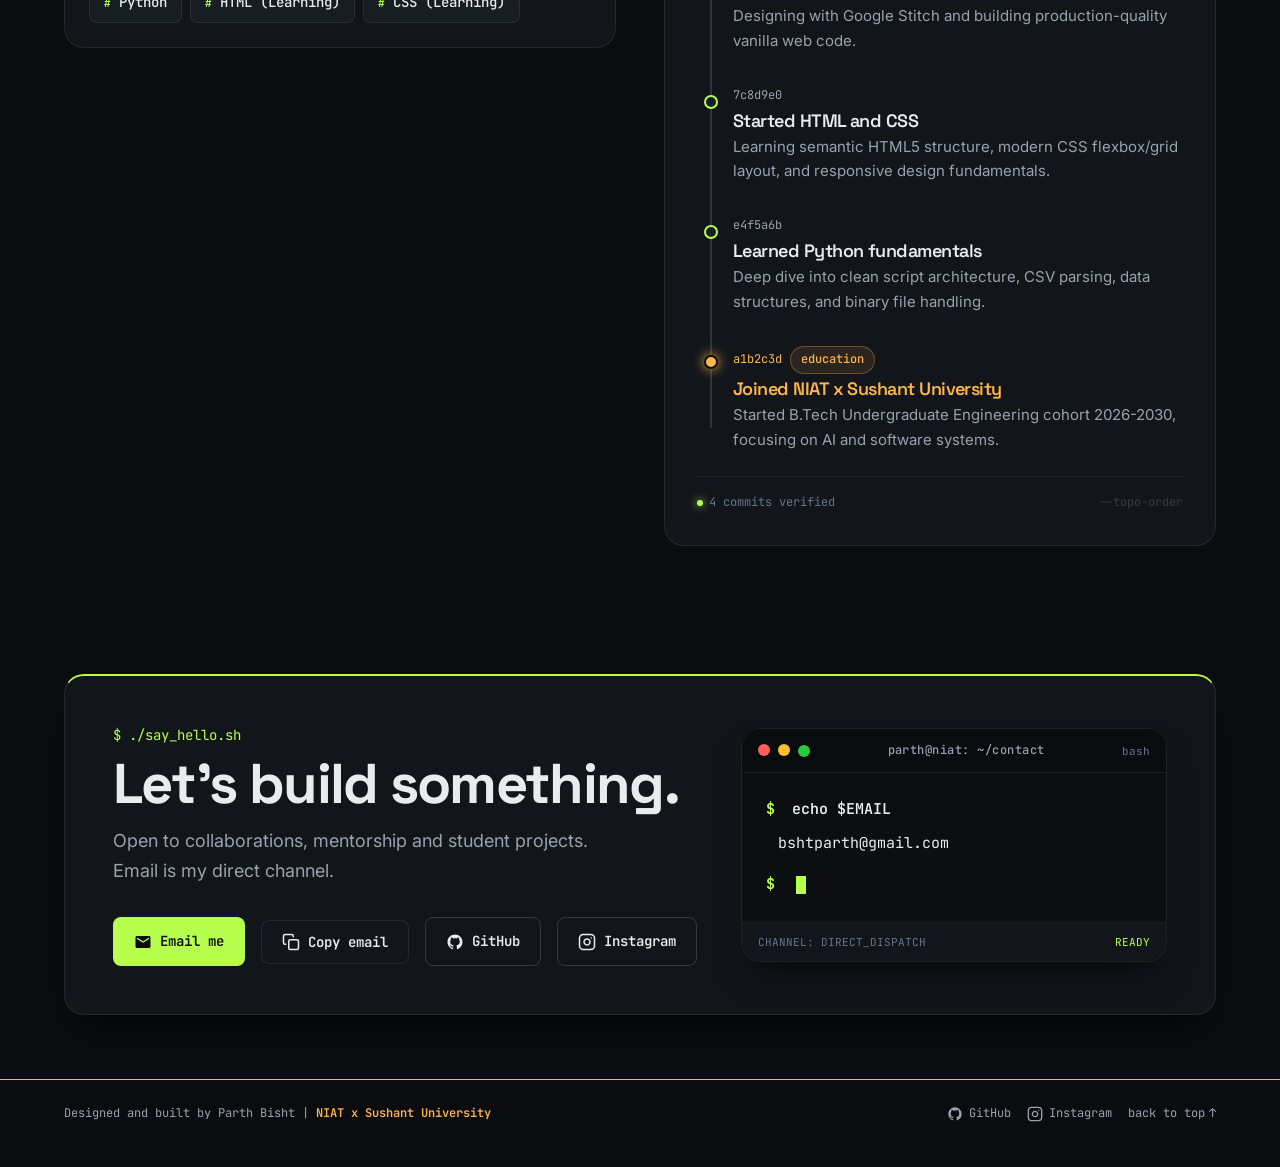
==== commit 0af9a79f: "Enhance mobile responsiveness and UI polish" ====
--- a/public/index.html
+++ b/public/index.html
@@ -44,7 +44,7 @@
   <link rel="stylesheet" href="css/sections.css" />
   <link rel="stylesheet" href="css/animations.css" />
 </head>
-<body class="bg-grid-pattern">
+<body class="bg-grid-pattern page-fade-in">
   <!-- Accessibility Skip Link -->
   <a href="#main-content" class="skip-link">Skip to main content</a>
 
@@ -76,9 +76,8 @@
           <span>NIAT x Sushant University</span>
         </div>
 
-        <!-- Animated Coming Soon Resume Button -->
         <a href="#about" class="btn btn-coming-soon" id="header-resume-btn" data-tooltip="Resume coming soon" aria-label="Resume coming soon">
-          <span>Resume [soon<span class="cursor-blink">_</span>]</span>
+          <span>Resume <span class="hide-on-mobile">[soon<span class="cursor-blink">_</span>]</span></span>
         </a>
 
         <!-- Mobile Hamburger Toggle -->
@@ -225,23 +224,23 @@
         </div>
 
         <!-- Telemetry Indicator Grid (4 Tiles) -->
-        <div class="telemetry-grid scroll-reveal delay-3">
-          <div class="telemetry-card">
+        <div class="telemetry-grid">
+          <div class="telemetry-card scroll-reveal delay-3">
             <span class="telemetry-label">Active Academic Track</span>
             <span class="telemetry-value">B.Tech First Year</span>
             <span class="telemetry-meta telemetry-meta-amber">NIAT x Sushant Univ</span>
           </div>
-          <div class="telemetry-card">
+          <div class="telemetry-card scroll-reveal delay-4">
             <span class="telemetry-label">Primary Runtime</span>
             <span class="telemetry-value">Python &amp; AI Ecosystem</span>
             <span class="telemetry-meta telemetry-meta-lime">Prompt / Agentic Dev</span>
           </div>
-          <div class="telemetry-card">
+          <div class="telemetry-card scroll-reveal delay-5">
             <span class="telemetry-label">Repository Mode</span>
             <span class="telemetry-value">Public Development</span>
             <span class="telemetry-meta telemetry-meta-muted">Continuous Ship Cadence</span>
           </div>
-          <div class="telemetry-card">
+          <div class="telemetry-card scroll-reveal delay-6">
             <span class="telemetry-label">Terminal Shell</span>
             <span class="telemetry-value">v1.0.4 Client</span>
             <div class="telemetry-meta telemetry-meta-lime" style="display: flex; align-items: center; gap: 6px;">
@@ -265,7 +264,7 @@
               <span class="pulse-dot-amber" aria-hidden="true"></span>
               <span>NIAT x SUSHANT UNIVERSITY | EDUCATION &amp; BACKGROUND</span>
             </span>
-            <span style="font-family: var(--font-mono); font-size: var(--text-xs); color: var(--color-text-muted);">// NODE_PROFILE_ABOUT</span>
+            
           </div>
           <h2 class="section-title" id="about-title">
             About Me <span style="color: var(--color-lime);" class="cursor-blink" aria-hidden="true">█</span>
--- a/public/css/variables.css
+++ b/public/css/variables.css
@@ -120,3 +120,9 @@
   --transition-normal: 250ms cubic-bezier(0.4, 0, 0.2, 1);
   --transition-slow: 400ms cubic-bezier(0.4, 0, 0.2, 1);
 }
+
+@media (max-width: 767px) {
+  :root {
+    --ticker-height: 36px;
+  }
+}
--- a/public/css/components.css
+++ b/public/css/components.css
@@ -59,19 +59,38 @@
   font-weight: 500;
   color: var(--color-text-secondary);
   padding: var(--space-2xs) 0;
-  border-bottom: 2px solid transparent;
-  transition: color var(--transition-fast), border-color var(--transition-fast);
+  position: relative;
+  transition: color var(--transition-fast);
+}
+
+.nav-link::after {
+  content: '';
+  position: absolute;
+  left: 0;
+  bottom: 0;
+  width: 0;
+  height: 2px;
+  background-color: var(--color-lime);
+  transition: width var(--transition-normal);
 }
 
 .nav-link:hover {
   color: var(--color-text-primary);
+}
+
+.nav-link:hover::after {
+  width: 100%;
 }
 
 /* Active link indicator (IntersectionObserver toggles this) */
 .nav-link.active,
 .nav-link[aria-current="page"] {
   color: var(--color-text-primary);
-  border-bottom-color: var(--color-lime);
+}
+
+.nav-link.active::after,
+.nav-link[aria-current="page"]::after {
+  width: 100%;
 }
 
 /* Header right utilities */
@@ -113,11 +132,14 @@
   .hamburger-btn {
     display: flex;
   }
+  .hide-on-mobile {
+    display: none;
+  }
 }
 
 /* Mobile nav menu dropdown */
 .mobile-menu {
-  display: none;
+  display: flex;
   position: fixed;
   top: var(--header-height);
   left: 0;
@@ -129,10 +151,16 @@
   gap: var(--space-md);
   box-shadow: var(--shadow-overlay);
   z-index: 99;
+  opacity: 0;
+  pointer-events: none;
+  transform: translateY(-10px);
+  transition: opacity var(--transition-normal), transform var(--transition-normal);
 }
 
 .mobile-menu.is-open {
-  display: flex;
+  opacity: 1;
+  pointer-events: auto;
+  transform: translateY(0);
 }
 
 .mobile-menu .nav-link {
@@ -280,6 +308,8 @@
   font-weight: 500;
   letter-spacing: var(--track-normal);
   text-decoration: none;
+  white-space: normal;
+  text-align: center;
 }
 
 /* Pulse indicator dot for NIAT */
@@ -420,6 +450,14 @@
   line-height: 1.7;
   color: var(--color-text-primary);
   overflow-x: auto;
+  word-break: break-word; /* Fix A8: wrapping mid-word badly on small screens */
+}
+
+@media (max-width: 767px) {
+  .terminal-body {
+    font-size: var(--text-xs); /* Fix A2: smaller font on mobile */
+    padding: var(--space-md);
+  }
 }
 
 .terminal-prompt {
@@ -479,6 +517,11 @@
   background-color: var(--color-surface-raised);
   border-color: var(--color-surface-border-hover);
   transform: translateY(-2px);
+}
+
+.card:active {
+  transform: scale(0.98);
+  background-color: var(--color-surface-dim);
 }
 
 /* Amber accented card (NIAT credential tile) */
--- a/public/css/sections.css
+++ b/public/css/sections.css
@@ -51,6 +51,8 @@
   padding-top: calc(var(--header-height) + var(--space-xl));
   padding-bottom: var(--space-3xl);
   position: relative;
+  overflow: hidden; /* Fix A1: prevent horizontal scroll from glows or terminal */
+  width: 100%;
 }
 
 /* Subtle ambient background glow spots */
@@ -220,6 +222,17 @@
   flex-direction: column;
   justify-content: space-between;
   gap: var(--space-2xs);
+  transition: transform var(--transition-normal), box-shadow var(--transition-normal);
+}
+
+.telemetry-card:hover {
+  transform: translateY(-3px);
+  box-shadow: 0 8px 24px rgba(0,0,0,0.4);
+}
+
+.telemetry-card:active {
+  transform: scale(0.98);
+  background-color: var(--color-surface-dim);
 }
 
 .telemetry-label {
@@ -721,11 +734,17 @@
   font-size: var(--text-sm);
   color: var(--color-text-primary);
   user-select: none;
-  transition: border-color var(--transition-fast);
+  transition: border-color var(--transition-fast), box-shadow var(--transition-fast);
 }
 
 .skill-pill:hover {
-  border-color: rgba(255, 255, 255, 0.2);
+  border-color: var(--color-lime-border);
+  box-shadow: 0 0 10px rgba(182,255,77,0.15);
+}
+
+.skill-pill:active {
+  background-color: var(--color-surface-dim);
+  transform: scale(0.98);
 }
 
 /* Journey: Git Log Timeline */
@@ -1058,3 +1077,9 @@
 .float-anim {
   animation: float 6s ease-in-out infinite;
 }
+
+@media (max-width: 1023px) {
+  .float-anim {
+    animation: none; /* Fix C1: remove jittery float on smaller screens */
+  }
+}
--- a/public/css/animations.css
+++ b/public/css/animations.css
@@ -5,19 +5,27 @@
  */
 
 /* ==========================================================================
+   0. Page Load Fade-in
+   ========================================================================== */
+@keyframes page-fade {
+  from { opacity: 0; }
+  to { opacity: 1; }
+}
+
+.page-fade-in {
+  animation: page-fade 400ms ease-in forwards;
+}
+
+/* ==========================================================================
    1. Terminal Cursor Blink
    ========================================================================== */
 @keyframes blink {
-  0%, 49% {
-    opacity: 1;
-  }
-  50%, 100% {
-    opacity: 0;
-  }
+  0%, 100% { opacity: 1; }
+  50% { opacity: 0; }
 }
 
 .cursor-blink {
-  animation: blink 1s infinite;
+  animation: blink 1.2s ease-in-out infinite;
 }
 
 /* ==========================================================================
@@ -106,6 +114,8 @@
 .delay-2 { transition-delay: 200ms; }
 .delay-3 { transition-delay: 300ms; }
 .delay-4 { transition-delay: 400ms; }
+.delay-5 { transition-delay: 500ms; }
+.delay-6 { transition-delay: 600ms; }
 
 /* ==========================================================================
    5. Marching Dashes (Coming Soon Border)
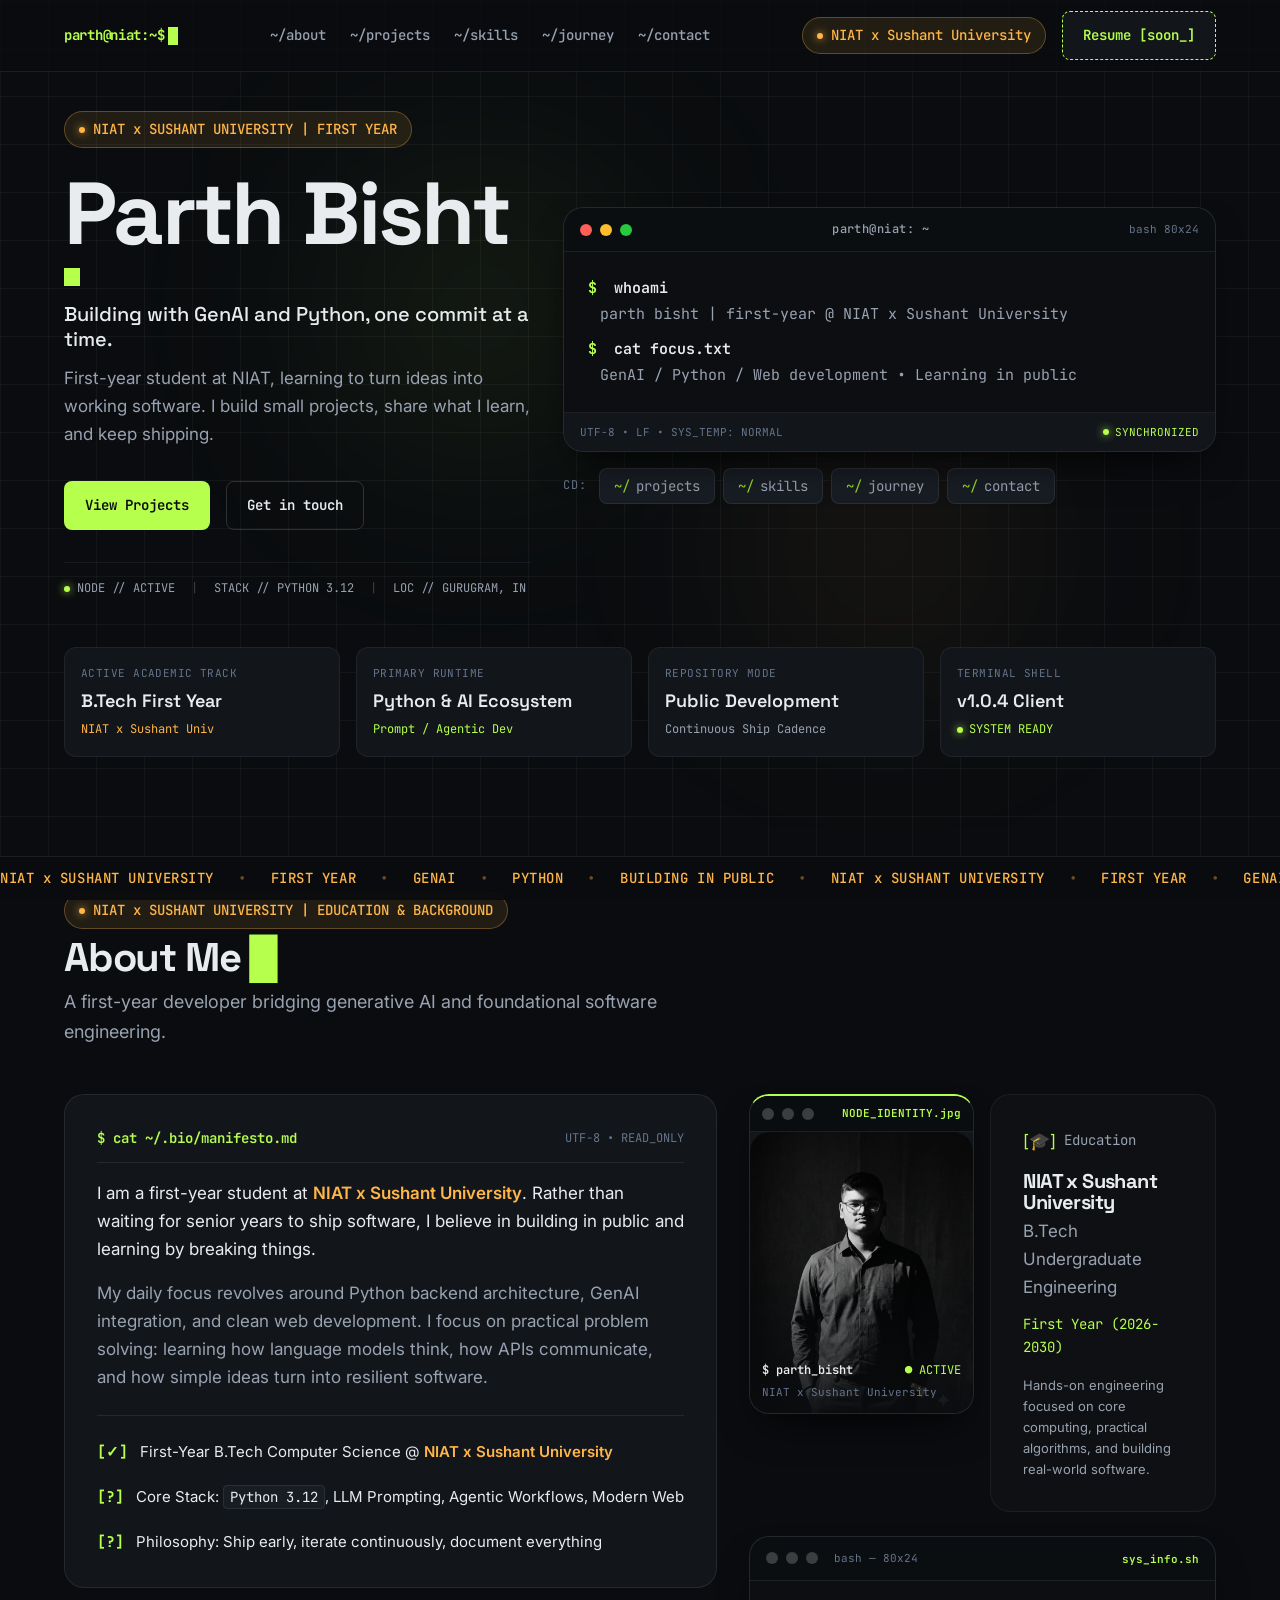
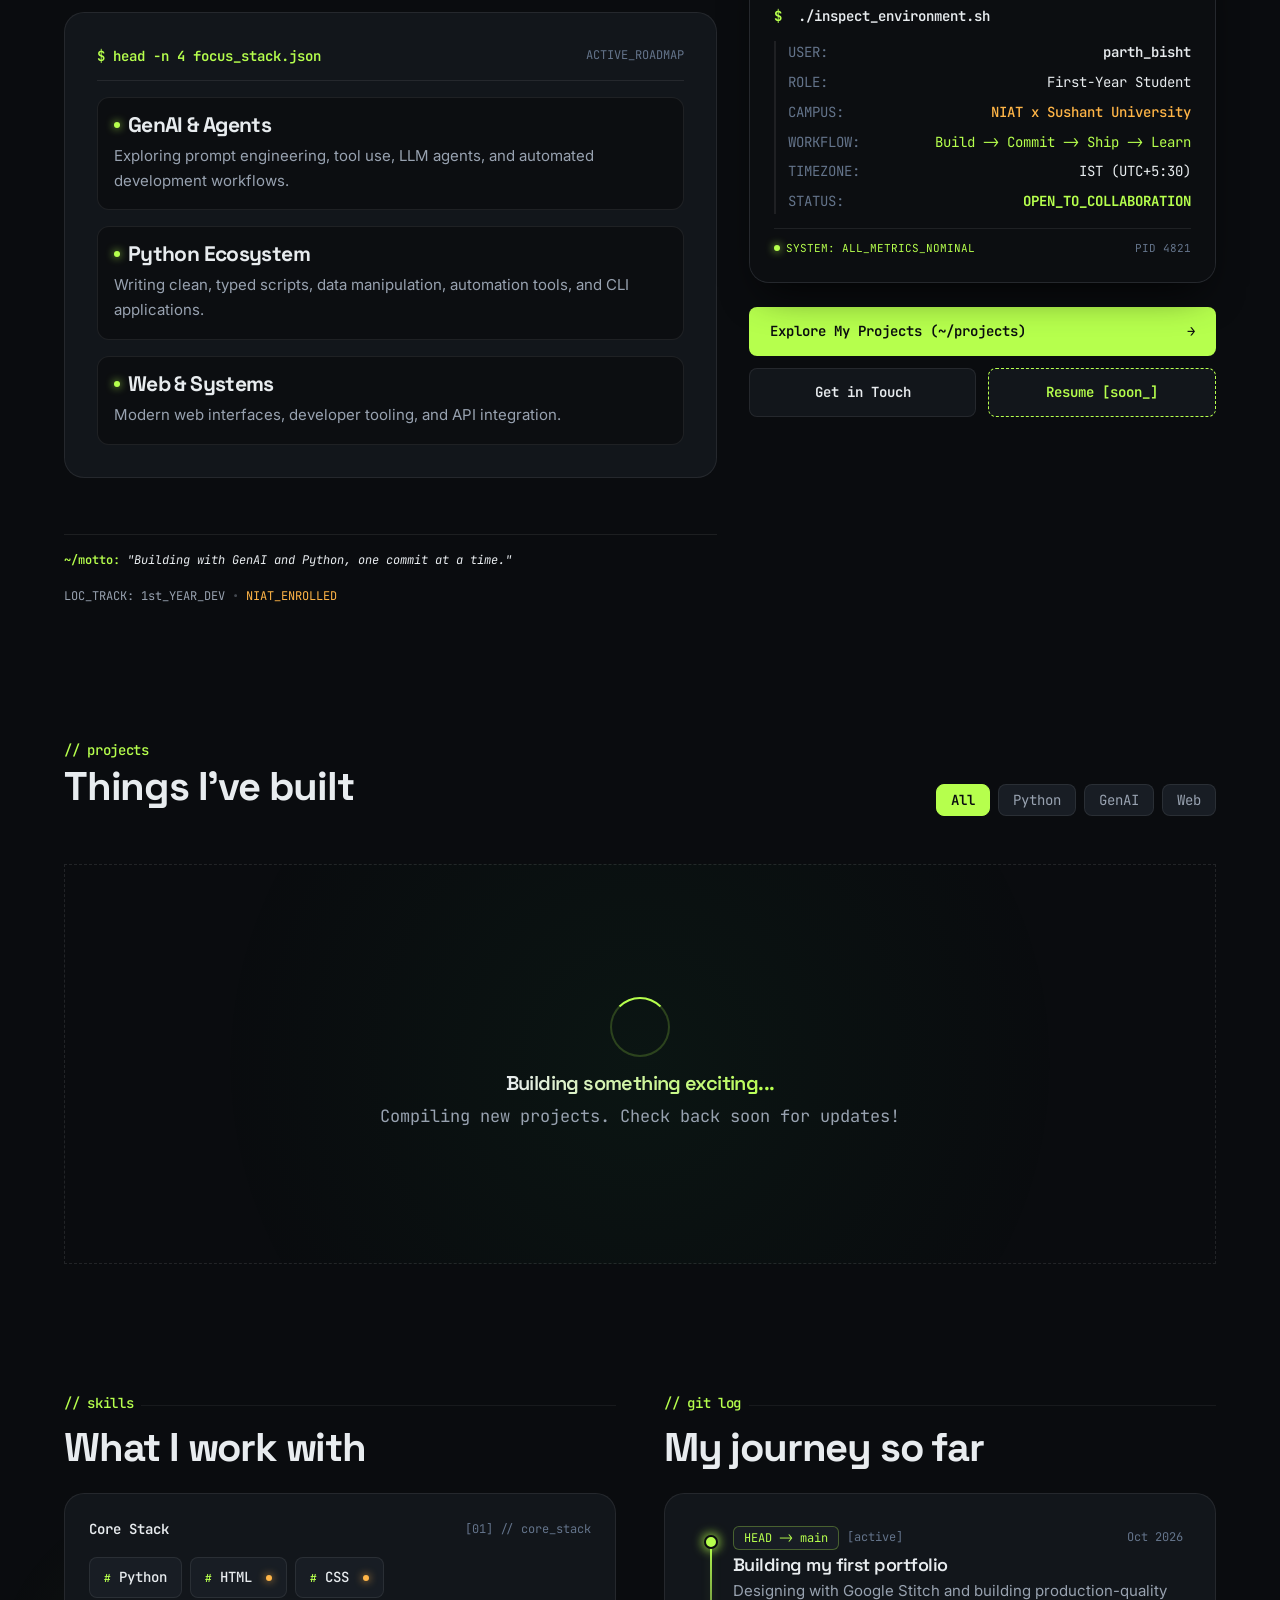
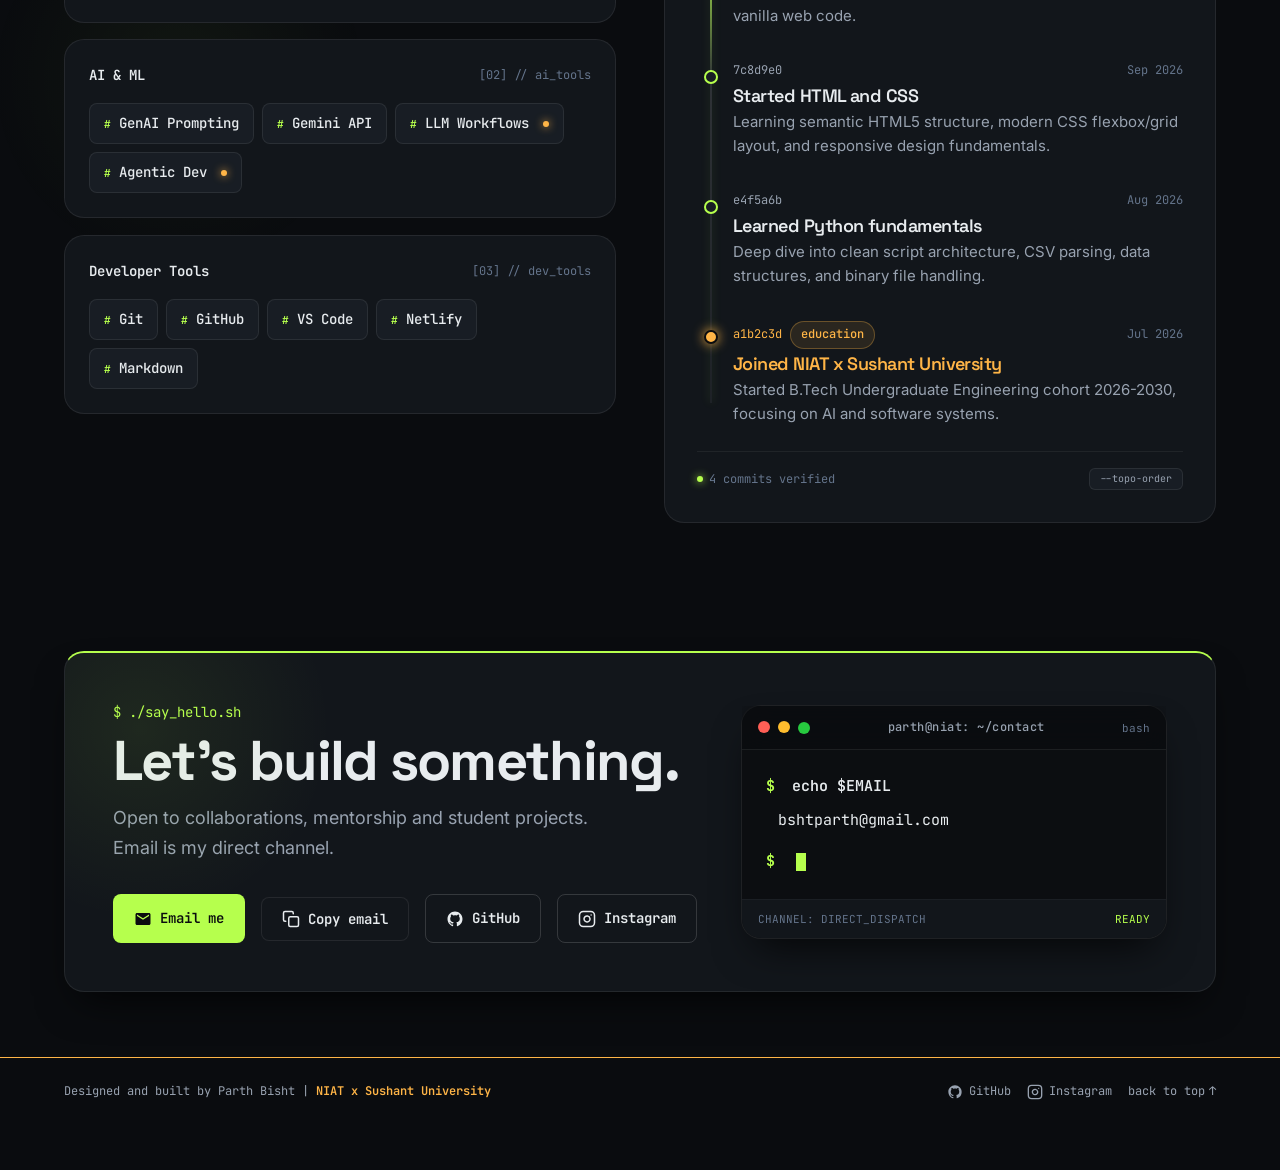
==== commit 4873bf45: "Enhance journey timeline and skills section, update site animations" ====
--- a/public/index.html
+++ b/public/index.html
@@ -298,16 +298,16 @@
 
               <!-- Structured Checklist -->
               <div style="margin-top: 24px; padding-top: 16px; border-top: 1px solid var(--color-surface-border); display: flex; flex-direction: column; gap: 12px;">
-                <div class="checklist-item">
+                <div class="checklist-item scroll-reveal delay-1">
                   <span class="checklist-icon">[✓]</span>
                   <span>First-Year B.Tech Computer Science @ <span style="color: var(--color-amber); font-weight: 600;">NIAT x Sushant University</span></span>
                 </div>
-                <div class="checklist-item">
-                  <span class="checklist-icon">[✓]</span>
+                <div class="checklist-item scroll-reveal delay-2">
+                  <span class="checklist-icon">[?]</span>
                   <span>Core Stack: <code style="background: var(--color-surface-raised); border: 1px solid var(--color-surface-border); padding: 2px 6px; border-radius: 4px; color: var(--color-text-primary);">Python 3.12</code>, LLM Prompting, Agentic Workflows, Modern Web</span>
                 </div>
-                <div class="checklist-item">
-                  <span class="checklist-icon">[✓]</span>
+                <div class="checklist-item scroll-reveal delay-3">
+                  <span class="checklist-icon">[?]</span>
                   <span>Philosophy: Ship early, iterate continuously, document everything</span>
                 </div>
               </div>
@@ -509,7 +509,7 @@
         <!-- Container for Featured Project & Projects Grid (Rendered by JS, fallback in HTML) -->
         <div id="projects-container">
             <div class="brewing-container scroll-reveal delay-1">
-              <div class="radar-spinner"></div>
+              <div class="radar-spinner" style="border-color: rgba(182, 255, 77, 0.2); border-top-color: var(--color-lime);"></div>
               <h3 class="brewing-title">Building something exciting...</h3>
               <p class="brewing-desc">Compiling new projects. Check back soon for updates!</p>
             </div>
@@ -524,7 +524,8 @@
       <div class="container">
         <div class="skills-journey-grid">
           <!-- Left Column: Skills (#skills) -->
-          <div class="scroll-reveal">
+          <div class="scroll-reveal" style="position: relative;">
+            <div class="ambient-glow-lime" style="top: 10%; left: -20%; opacity: 0.6;" aria-hidden="true"></div>
             <div style="display: flex; align-items: center; gap: 8px; margin-bottom: 8px;">
               <span class="section-tag">// skills</span>
               <span style="height: 1px; flex: 1; background: rgba(255, 255, 255, 0.06);"></span>
@@ -568,7 +569,7 @@
               <div class="timeline-track" id="journey-timeline-track">
                 <div class="timeline-nodes">
                   <!-- Commit Node 4: HEAD -> main -->
-                  <div class="timeline-node">
+                  <div class="timeline-node scroll-reveal delay-1">
                     <div class="timeline-marker">
                       <span class="timeline-dot timeline-dot-head animate-ping" style="position: absolute; opacity: 0.3;"></span>
                       <span class="timeline-dot timeline-dot-head"></span>
@@ -577,19 +578,19 @@
                       <span class="chip" style="color: var(--color-lime); border-color: var(--color-lime-border);">
                         HEAD -&gt; main
                       </span>
-                      <span style="font-family: var(--font-mono); font-size: var(--text-xs); color: var(--color-text-muted);">[active]</span>
+                      <span style="font-family: var(--font-mono); font-size: var(--text-xs); color: var(--color-text-muted);">[active]</span><span style="margin-left: auto; font-family: var(--font-mono); font-size: var(--text-xs); color: var(--color-text-muted);">Oct 2026</span>
                     </div>
                     <h3 class="timeline-title">Building my first portfolio</h3>
                     <p class="timeline-desc">Designing with Google Stitch and building production-quality vanilla web code.</p>
                   </div>
 
                   <!-- Commit Node 3: HTML / CSS -->
-                  <div class="timeline-node">
+                  <div class="timeline-node scroll-reveal delay-1">
                     <div class="timeline-marker">
                       <span class="timeline-dot"></span>
                     </div>
                     <div class="timeline-header">
-                      <span class="timeline-hash">7c8d9e0</span>
+                      <span class="timeline-hash">7c8d9e0</span><span style="margin-left: auto; font-family: var(--font-mono); font-size: var(--text-xs); color: var(--color-text-muted);">Sep 2026</span>
                       
                     </div>
                     <h3 class="timeline-title">Started HTML and CSS</h3>
@@ -597,12 +598,12 @@
                   </div>
 
                   <!-- Commit Node 2: Python fundamentals -->
-                  <div class="timeline-node">
+                  <div class="timeline-node scroll-reveal delay-1">
                     <div class="timeline-marker">
                       <span class="timeline-dot"></span>
                     </div>
                     <div class="timeline-header">
-                      <span class="timeline-hash">e4f5a6b</span>
+                      <span class="timeline-hash">e4f5a6b</span><span style="margin-left: auto; font-family: var(--font-mono); font-size: var(--text-xs); color: var(--color-text-muted);">Aug 2026</span>
                       
                     </div>
                     <h3 class="timeline-title">Learned Python fundamentals</h3>
@@ -610,13 +611,13 @@
                   </div>
 
                   <!-- Commit Node 1: NIAT x Sushant University (Amber Milestone) -->
-                  <div class="timeline-node">
+                  <div class="timeline-node scroll-reveal delay-1">
                     <div class="timeline-marker">
                       <span class="timeline-dot timeline-dot-amber"></span>
                     </div>
                     <div class="timeline-header">
                       <span class="timeline-hash" style="color: var(--color-amber);">a1b2c3d</span>
-                      <span class="status-badge status-badge-amber">education</span>
+                      <span class="status-badge status-badge-amber">education</span><span style="margin-left: auto; font-family: var(--font-mono); font-size: var(--text-xs); color: var(--color-text-muted);">Jul 2026</span>
                     </div>
                     <h3 class="timeline-title" style="color: var(--color-amber);">Joined NIAT x Sushant University</h3>
                     <p class="timeline-desc">Started B.Tech Undergraduate Engineering cohort 2026-2030, focusing on AI and software systems.</p>
@@ -630,7 +631,7 @@
                   <span class="pulse-dot-lime" aria-hidden="true"></span>
                   <span>4 commits verified</span>
                 </span>
-                <span style="opacity: 0.4;">--topo-order</span>
+                <span class="chip" style="font-size: 10px;">--topo-order</span>
               </div>
             </article>
           </div>
@@ -653,7 +654,7 @@
 
         <!-- Main Card Container -->
         <div class="contact-container scroll-reveal">
-          <div class="contact-grid">
+          <div class="ambient-glow-lime" style="top: -150px; left: -150px;" aria-hidden="true"></div><div class="contact-grid">
             <!-- Left Column: Copy & Social Actions -->
             <div>
               <div class="contact-prompt" id="contact-cli-prompt">$ ./say_hello.sh</div>
@@ -868,3 +869,7 @@
   <script src="js/main.js"></script>
 </body>
 </html>
+
+
+
+
--- a/public/css/sections.css
+++ b/public/css/sections.css
@@ -758,15 +758,16 @@
   padding-left: 36px;
 }
 
-/* Continuous vertical git branch line */
+/* Continuous vertical git branch line (J1) */
 .timeline-track::before {
-  content: '';
+  content: "";
   position: absolute;
   left: 13px;
   top: 14px;
   bottom: 24px;
   width: 2px;
-  background-color: rgba(255, 255, 255, 0.12);
+  background: linear-gradient(180deg, var(--color-lime) 0%, rgba(255, 255, 255, 0.12) 30%, rgba(255, 255, 255, 0.05) 100%);
+  box-shadow: 0 0 10px rgba(182, 255, 77, 0.2);
 }
 
 .timeline-nodes {
@@ -1083,3 +1084,13 @@
     animation: none; /* Fix C1: remove jittery float on smaller screens */
   }
 }
+.ambient-glow-lime {
+  position: absolute;
+  width: 450px;
+  height: 450px;
+  background: radial-gradient(circle at center, rgba(182, 255, 77, 0.08) 0%, transparent 60%);
+  border-radius: 50%;
+  pointer-events: none;
+  z-index: 0;
+}
+
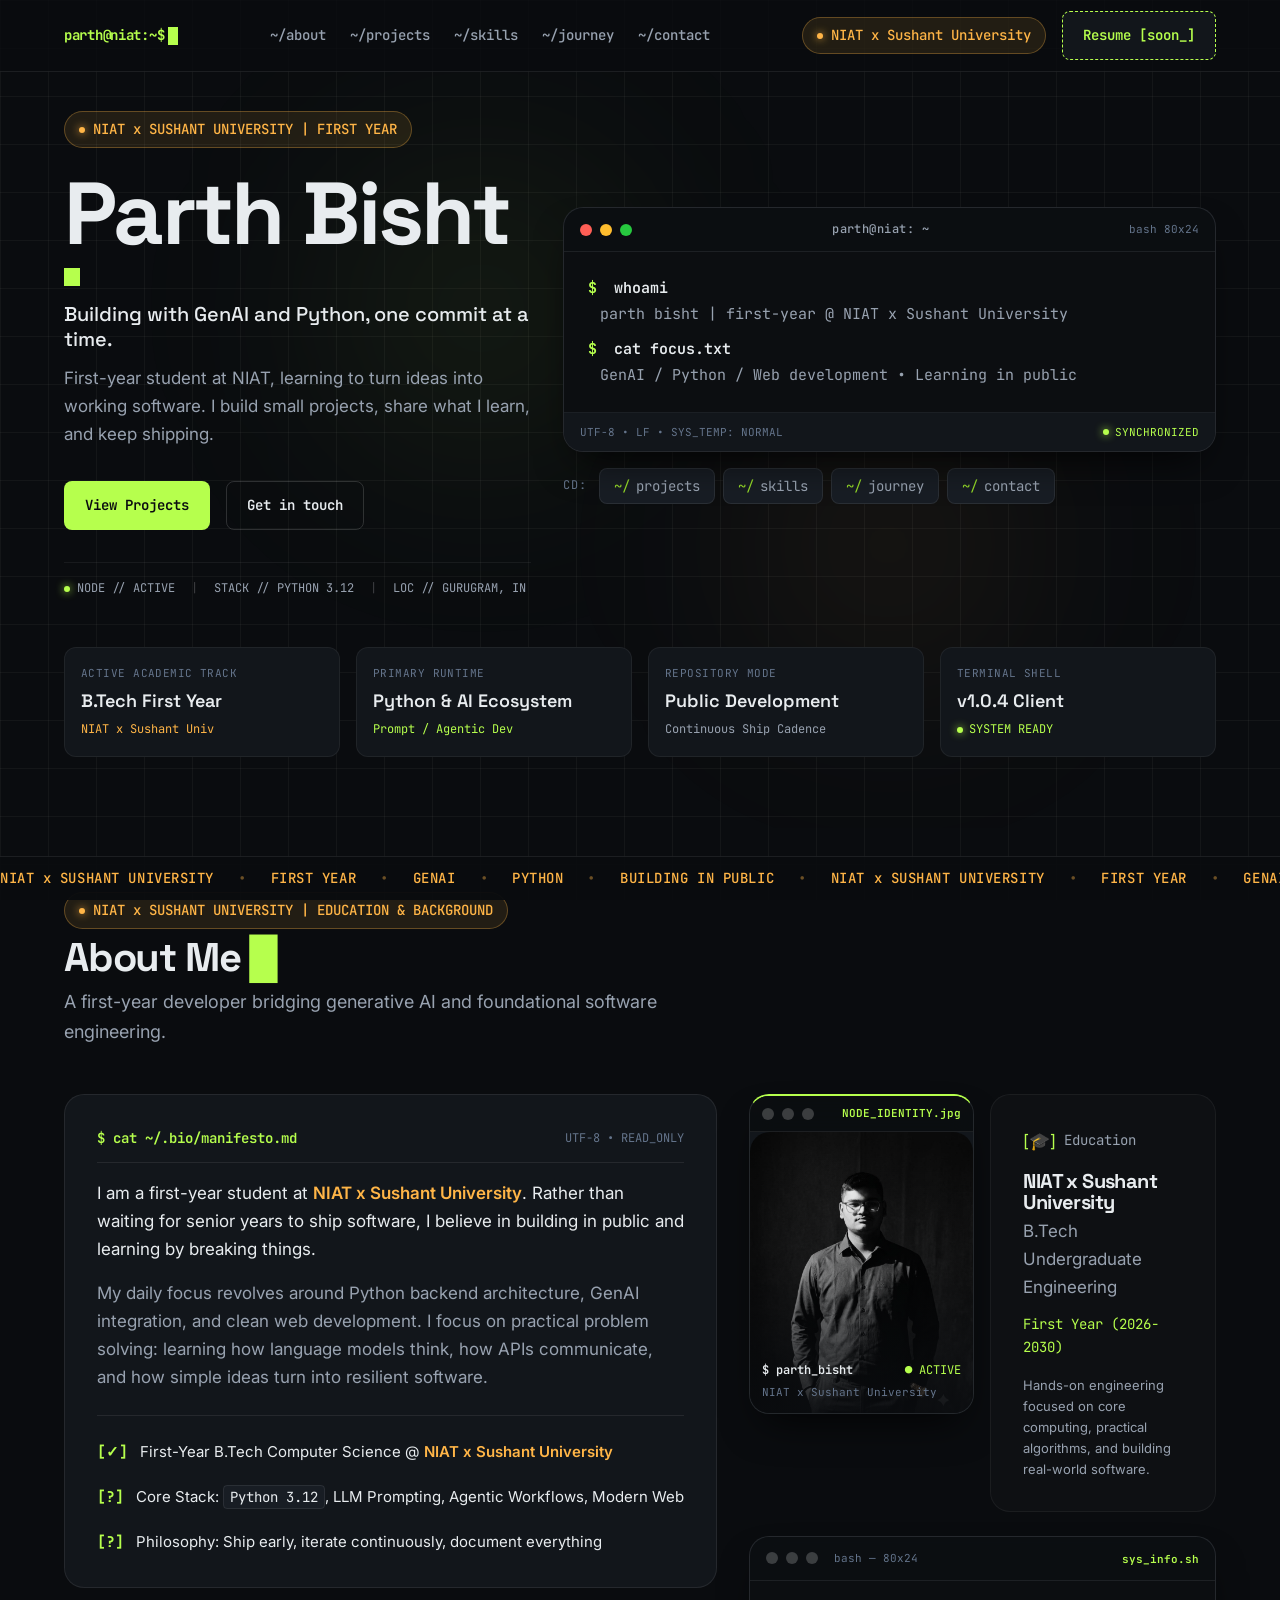
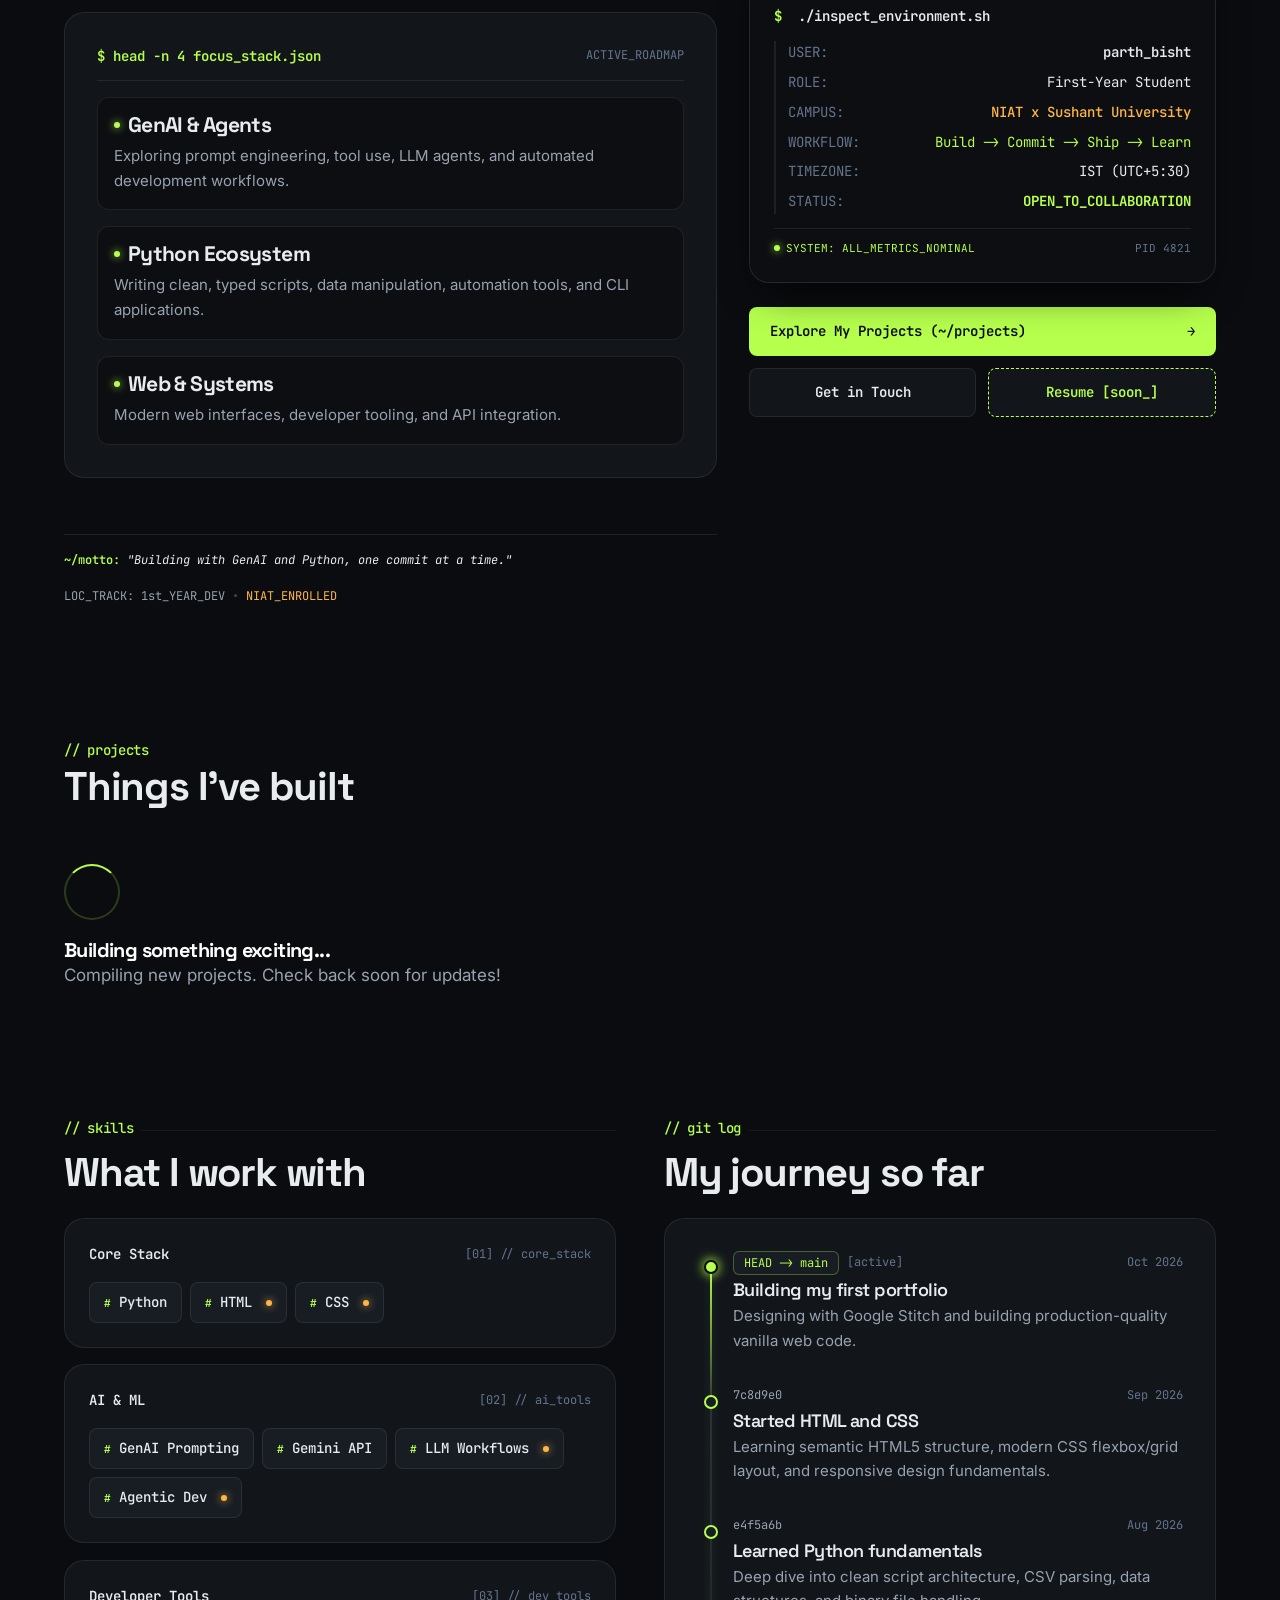
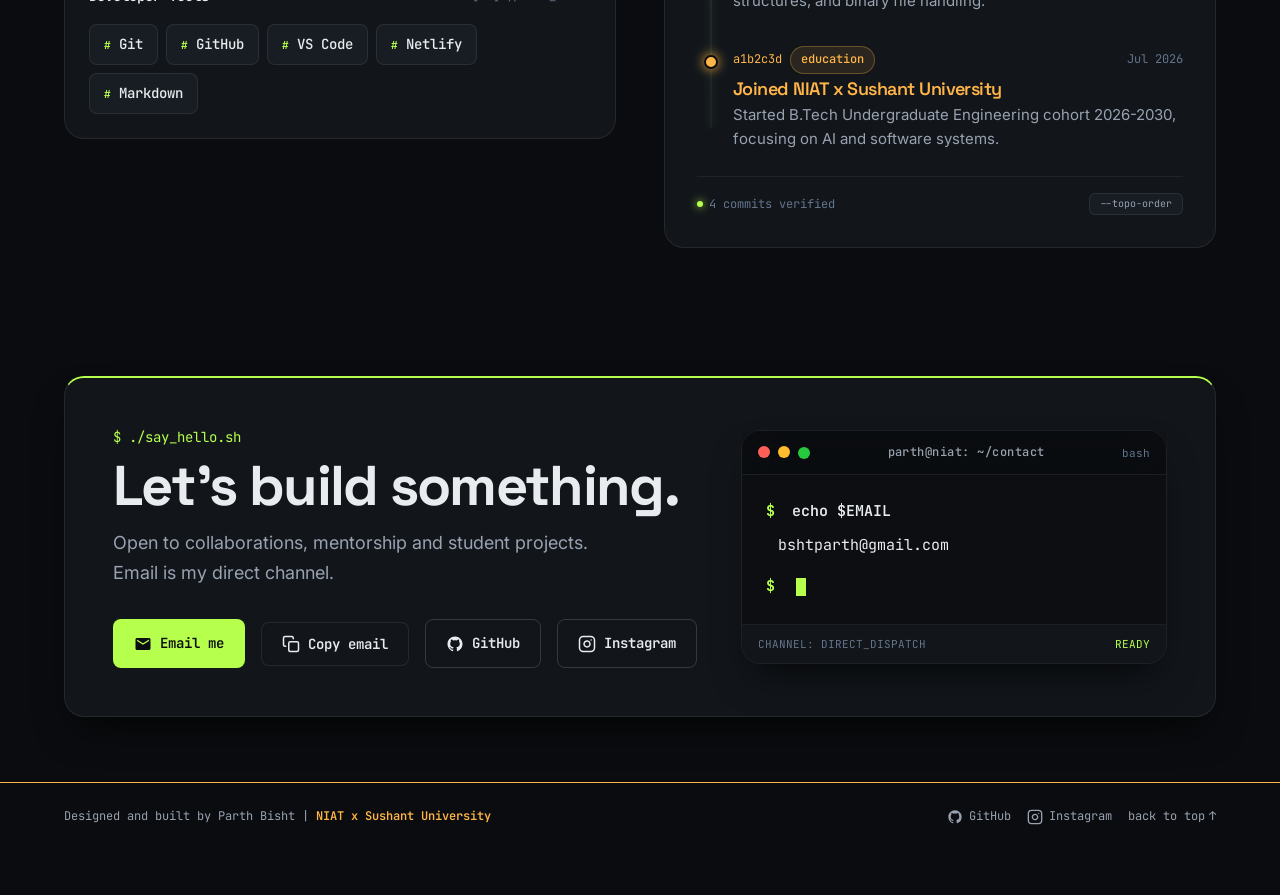
==== commit 499efbf1: "feat: add rich animations, fix brewing placeholder visibility, clean up UI" ====
--- a/public/index.html
+++ b/public/index.html
@@ -380,7 +380,7 @@
           </div>
 
           <!-- Right Column (5 Cols) — Plan v4 Layout -->
-          <div class="about-right-col scroll-reveal delay-2">
+          <div class="about-right-col scroll-reveal">
             <!-- Row A: Side-by-side Photo Card & NIAT Card -->
             <div class="about-top-subgrid">
               <!-- Photo Card: NODE_IDENTITY.jpg -->
@@ -394,7 +394,7 @@
                   <span style="font-family: var(--font-mono); font-size: 11px; color: var(--color-lime); font-weight: 600;">NODE_IDENTITY.jpg</span>
                 </div>
                 <div class="photo-card-body">
-                  <img src="assets/parth_bisht.jpg" alt="Parth Bisht portrait in professional black and white" class="photo-card-img" loading="lazy" />
+                  <img src="assets/parth_bisht.jpg" alt="Parth Bisht portrait in professional black and white" class="photo-card-img" loading="eager" />
                   <div class="photo-card-overlay" aria-hidden="true"></div>
                   <div class="photo-card-meta">
                     <div class="photo-card-meta-line">
@@ -497,18 +497,12 @@
             <h2 class="section-title" id="projects-title">Things I've built</h2>
           </div>
 
-          <!-- Filter Chips Navigation -->
-          <nav class="filter-chips" id="project-filters" aria-label="Project category filters">
-            <button type="button" class="filter-btn active" data-filter="all">All</button>
-            <button type="button" class="filter-btn" data-filter="python">Python</button>
-            <button type="button" class="filter-btn" data-filter="genai">GenAI</button>
-            <button type="button" class="filter-btn" data-filter="web">Web</button>
-          </nav>
+          <!-- Filter chips hidden while no projects are live -->
         </header>
 
         <!-- Container for Featured Project & Projects Grid (Rendered by JS, fallback in HTML) -->
         <div id="projects-container">
-            <div class="brewing-container scroll-reveal delay-1">
+            <div class="brewing-container">
               <div class="radar-spinner" style="border-color: rgba(182, 255, 77, 0.2); border-top-color: var(--color-lime);"></div>
               <h3 class="brewing-title">Building something exciting...</h3>
               <p class="brewing-desc">Compiling new projects. Check back soon for updates!</p>
@@ -540,15 +534,15 @@
                   <span style="font-family: var(--font-mono); font-size: var(--text-xs); color: var(--color-text-muted);">[01] // core_stack</span>
                 </div>
                 <div class="skill-items-wrap">
-                  <span class="skill-pill">
+                  <span class="skill-pill pill-hover">
                     <span style="color: var(--color-lime); font-weight: bold; font-family: var(--font-mono); font-size: 11px;">#</span>
                     <span style="font-weight: 500;">Python</span>
                   </span>
-                  <span class="skill-pill">
+                  <span class="skill-pill pill-hover">
                     <span style="color: var(--color-lime); font-weight: bold; font-family: var(--font-mono); font-size: 11px;">#</span>
                     <span style="font-weight: 500;">HTML (Learning)</span>
                   </span>
-                  <span class="skill-pill">
+                  <span class="skill-pill pill-hover">
                     <span style="color: var(--color-lime); font-weight: bold; font-family: var(--font-mono); font-size: 11px;">#</span>
                     <span style="font-weight: 500;">CSS (Learning)</span>
                   </span>
--- a/public/css/sections.css
+++ b/public/css/sections.css
@@ -1010,87 +1010,3 @@
 .back-to-top:hover {
   color: var(--color-lime);
 }
-
-/* Brewing / Radar Animation */
-.brewing-container {
-  display: flex;
-  flex-direction: column;
-  align-items: center;
-  justify-content: center;
-  padding: var(--space-2xl) 0;
-  text-align: center;
-  min-height: 400px;
-  background: radial-gradient(circle at center, rgba(34, 197, 94, 0.05) 0%, transparent 70%);
-  border-radius: var(--radius-2xl);
-  border: 1px dashed rgba(255, 255, 255, 0.1);
-  animation: pulse-border 4s ease-in-out infinite;
-}
-
-.radar-spinner {
-  width: 60px;
-  height: 60px;
-  border-radius: 50%;
-  border: 2px solid rgba(34, 197, 94, 0.2);
-  border-top-color: var(--color-lime);
-  animation: spin 1s linear infinite, glow 2s ease-in-out infinite;
-  margin-bottom: var(--space-md);
-}
-
-.brewing-title {
-  font-size: var(--text-xl);
-  font-weight: 600;
-  color: var(--color-text-primary);
-  margin-bottom: var(--space-xs);
-  background: linear-gradient(90deg, var(--color-text-primary), var(--color-lime));
-  -webkit-background-clip: text;
-  -webkit-text-fill-color: transparent;
-}
-
-.brewing-desc {
-  font-size: var(--text-body);
-  color: var(--color-text-secondary);
-  font-family: var(--font-mono);
-}
-
-@keyframes spin {
-  0% { transform: rotate(0deg); }
-  100% { transform: rotate(360deg); }
-}
-
-@keyframes glow {
-  0% { box-shadow: 0 0 10px rgba(34, 197, 94, 0.2); }
-  50% { box-shadow: 0 0 25px rgba(34, 197, 94, 0.5); }
-  100% { box-shadow: 0 0 10px rgba(34, 197, 94, 0.2); }
-}
-
-@keyframes pulse-border {
-  0% { border-color: rgba(255, 255, 255, 0.1); }
-  50% { border-color: rgba(34, 197, 94, 0.3); }
-  100% { border-color: rgba(255, 255, 255, 0.1); }
-}
-
-@keyframes float {
-  0% { transform: translateY(0px); }
-  50% { transform: translateY(-8px); }
-  100% { transform: translateY(0px); }
-}
-
-.float-anim {
-  animation: float 6s ease-in-out infinite;
-}
-
-@media (max-width: 1023px) {
-  .float-anim {
-    animation: none; /* Fix C1: remove jittery float on smaller screens */
-  }
-}
-.ambient-glow-lime {
-  position: absolute;
-  width: 450px;
-  height: 450px;
-  background: radial-gradient(circle at center, rgba(182, 255, 77, 0.08) 0%, transparent 60%);
-  border-radius: 50%;
-  pointer-events: none;
-  z-index: 0;
-}
-
--- a/public/css/animations.css
+++ b/public/css/animations.css
@@ -217,3 +217,211 @@
     transform: none !important;
   }
 }
+
+/* ==========================================================================
+   9. Floating Keyframe (for cards & terminal window)
+   ========================================================================== */
+@keyframes float {
+  0%   { transform: translateY(0px); }
+  50%  { transform: translateY(-8px); }
+  100% { transform: translateY(0px); }
+}
+
+.float-anim {
+  animation: float 5s ease-in-out infinite;
+}
+.float-anim[style*="animation-delay"] {
+  animation: float 5s ease-in-out infinite var(--float-delay, 1s);
+}
+
+/* ==========================================================================
+   10. Radar / Spinner for "Brewing" placeholder
+   ========================================================================== */
+@keyframes spin {
+  from { transform: rotate(0deg); }
+  to   { transform: rotate(360deg); }
+}
+
+@keyframes radarGlow {
+  0%, 100% { box-shadow: 0 0 10px rgba(182, 255, 77, 0.15); }
+  50%       { box-shadow: 0 0 28px rgba(182, 255, 77, 0.55); }
+}
+
+.radar-spinner {
+  width: 56px;
+  height: 56px;
+  border-radius: 50%;
+  border: 2px solid rgba(182, 255, 77, 0.2);
+  border-top-color: var(--color-lime);
+  animation: spin 1s linear infinite, radarGlow 2.2s ease-in-out infinite;
+  margin-bottom: 20px;
+}
+
+/* ==========================================================================
+   11. Brewing Container Pulsing Border
+   ========================================================================== */
+@keyframes borderPulse {
+  0%, 100% { border-color: rgba(255, 255, 255, 0.07); }
+  50%       { border-color: rgba(182, 255, 77, 0.25); }
+}
+
+.brewing-container {
+  animation: borderPulse 3.5s ease-in-out infinite;
+}
+
+/* ==========================================================================
+   12. Skill Pill Hover Lift
+   ========================================================================== */
+.pill-hover {
+  transition: transform 150ms ease, box-shadow 150ms ease, border-color 150ms ease;
+  cursor: default;
+}
+.pill-hover:hover {
+  transform: translateY(-3px) scale(1.04);
+  box-shadow: 0 4px 16px rgba(182, 255, 77, 0.15);
+  border-color: rgba(182, 255, 77, 0.35);
+}
+
+/* ==========================================================================
+   13. Card Interactive Hover Glow
+   ========================================================================== */
+.card {
+  transition: box-shadow 250ms ease, transform 250ms ease, border-color 250ms ease;
+}
+.card:hover {
+  box-shadow: 0 0 0 1px rgba(182, 255, 77, 0.12), 0 8px 32px rgba(182, 255, 77, 0.06);
+  transform: translateY(-2px);
+}
+
+/* ==========================================================================
+   14. Navigation Link Underline Slide
+   ========================================================================== */
+.nav-link {
+  position: relative;
+}
+.nav-link::after {
+  content: '';
+  position: absolute;
+  bottom: -2px;
+  left: 0;
+  width: 0;
+  height: 1px;
+  background: var(--color-lime);
+  transition: width 200ms ease;
+}
+.nav-link:hover::after,
+.nav-link[aria-current="page"]::after {
+  width: 100%;
+}
+
+/* ==========================================================================
+   15. Hero Title Fade-Up Entry
+   ========================================================================== */
+@keyframes heroFadeUp {
+  from {
+    opacity: 0;
+    transform: translateY(32px);
+  }
+  to {
+    opacity: 1;
+    transform: translateY(0);
+  }
+}
+
+.hero-title {
+  animation: heroFadeUp 700ms cubic-bezier(0.16, 1, 0.3, 1) forwards;
+}
+
+.hero-badge {
+  animation: heroFadeUp 600ms cubic-bezier(0.16, 1, 0.3, 1) 100ms both;
+}
+
+.hero-subtitle {
+  animation: heroFadeUp 600ms cubic-bezier(0.16, 1, 0.3, 1) 200ms both;
+}
+
+.hero-body {
+  animation: heroFadeUp 600ms cubic-bezier(0.16, 1, 0.3, 1) 300ms both;
+}
+
+.hero-cta-group {
+  animation: heroFadeUp 600ms cubic-bezier(0.16, 1, 0.3, 1) 400ms both;
+}
+
+/* ==========================================================================
+   16. Section Tag Slide-in from left
+   ========================================================================== */
+@keyframes slideInLeft {
+  from { opacity: 0; transform: translateX(-12px); }
+  to   { opacity: 1; transform: translateX(0); }
+}
+
+.section-tag {
+  animation: slideInLeft 400ms ease both;
+}
+
+/* ==========================================================================
+   17. Timeline Node Slide-in (already handled in JS but enhanced here)
+   ========================================================================== */
+.timeline-node {
+  transition: opacity 350ms ease, transform 350ms cubic-bezier(0.16, 1, 0.3, 1);
+}
+
+/* ==========================================================================
+   18. Button hover ripple lift
+   ========================================================================== */
+.btn {
+  transition: transform 150ms ease, box-shadow 150ms ease !important;
+}
+.btn-primary:hover {
+  transform: translateY(-2px) scale(1.02);
+  box-shadow: 0 6px 20px rgba(182, 255, 77, 0.25);
+}
+.btn-secondary:hover {
+  transform: translateY(-2px);
+  box-shadow: 0 4px 14px rgba(255,255,255,0.08);
+}
+
+/* ==========================================================================
+   19. Brewing title gradient shimmer
+   ========================================================================== */
+@keyframes shimmerText {
+  0%   { background-position: -200% center; }
+  100% { background-position: 200% center; }
+}
+
+.brewing-title {
+  background: linear-gradient(90deg, #fff 20%, #b6ff4d 50%, #fff 80%);
+  background-size: 200% auto;
+  -webkit-background-clip: text;
+  -webkit-text-fill-color: transparent;
+  background-clip: text;
+  animation: shimmerText 3s linear infinite;
+}
+
+/* ==========================================================================
+   20. Reduce-motion: keep all these safe
+   ========================================================================== */
+@media (prefers-reduced-motion: reduce) {
+  .float-anim,
+  .radar-spinner,
+  .brewing-container,
+  .hero-title,
+  .hero-badge,
+  .hero-subtitle,
+  .hero-body,
+  .hero-cta-group,
+  .brewing-title {
+    animation: none !important;
+    opacity: 1 !important;
+    transform: none !important;
+    -webkit-text-fill-color: #fff !important;
+  }
+  .pill-hover:hover,
+  .card:hover,
+  .btn-primary:hover,
+  .btn-secondary:hover {
+    transform: none !important;
+    box-shadow: none !important;
+  }
+}
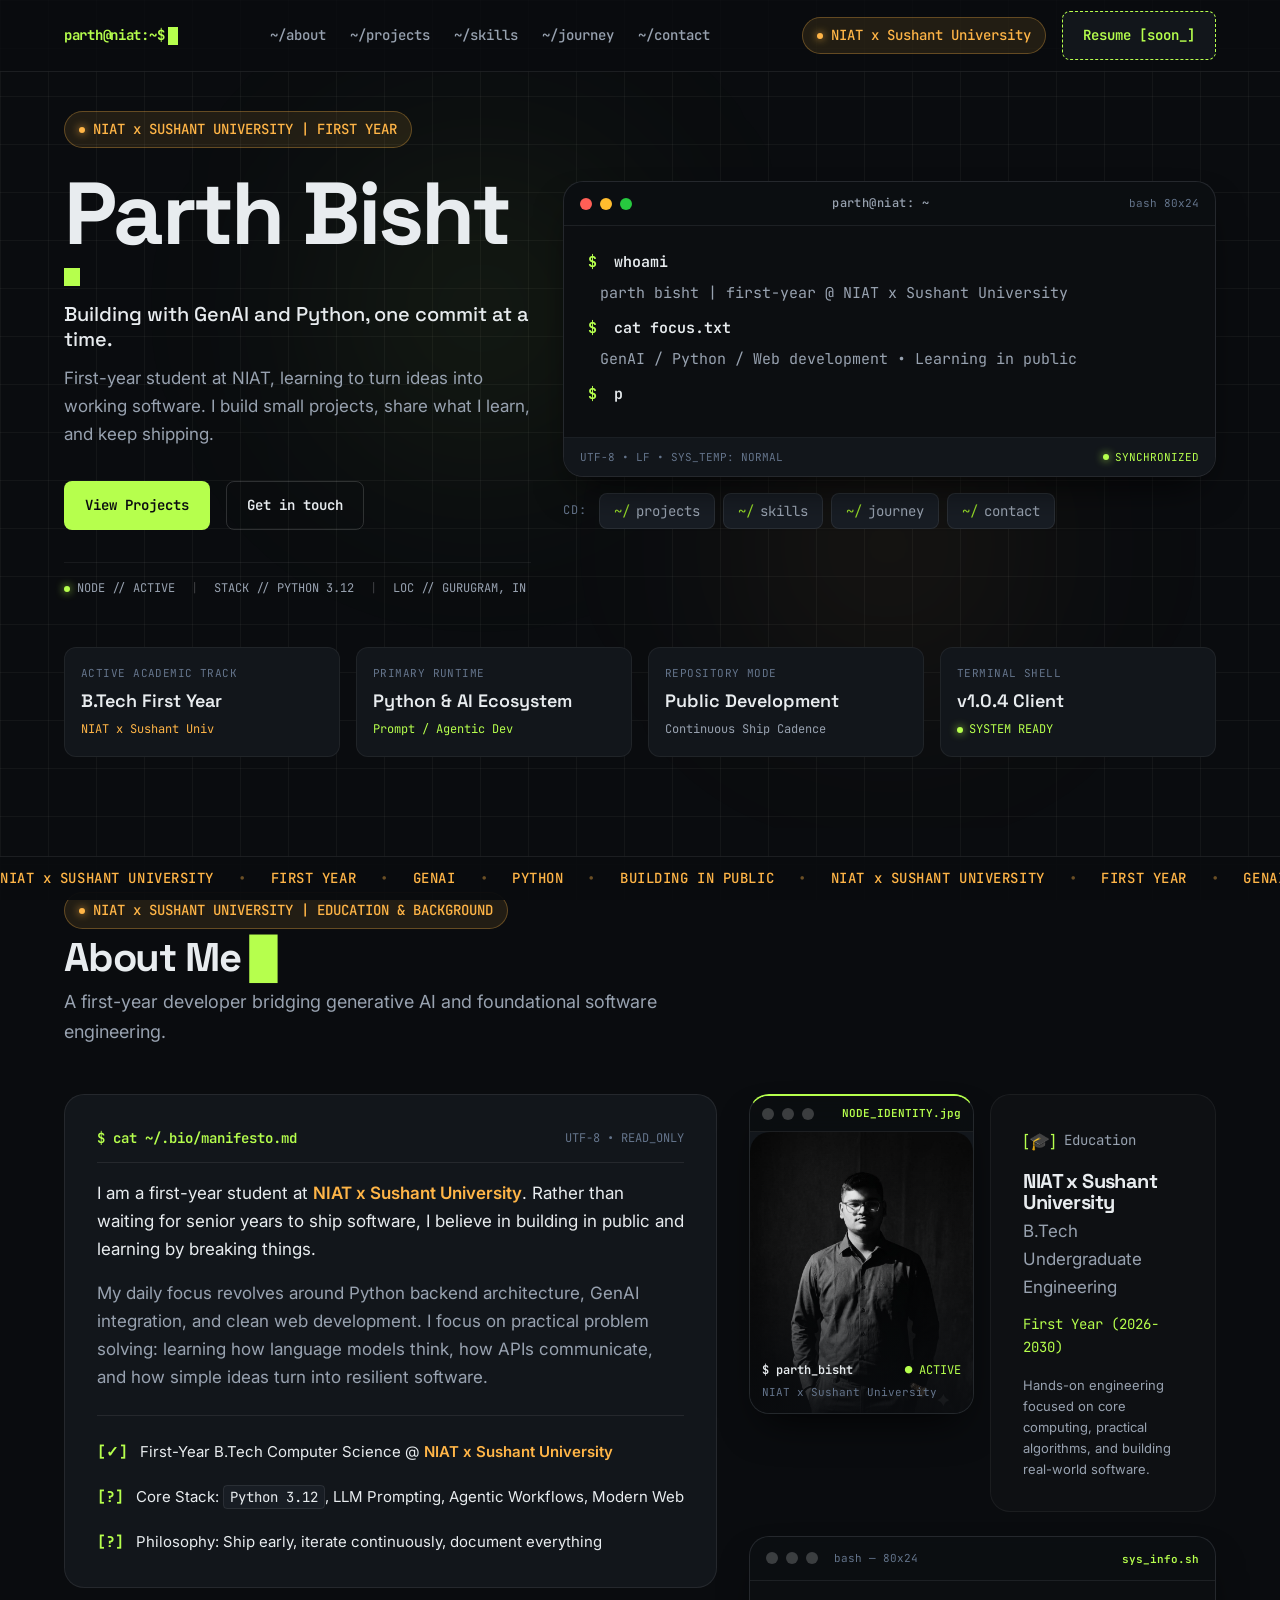
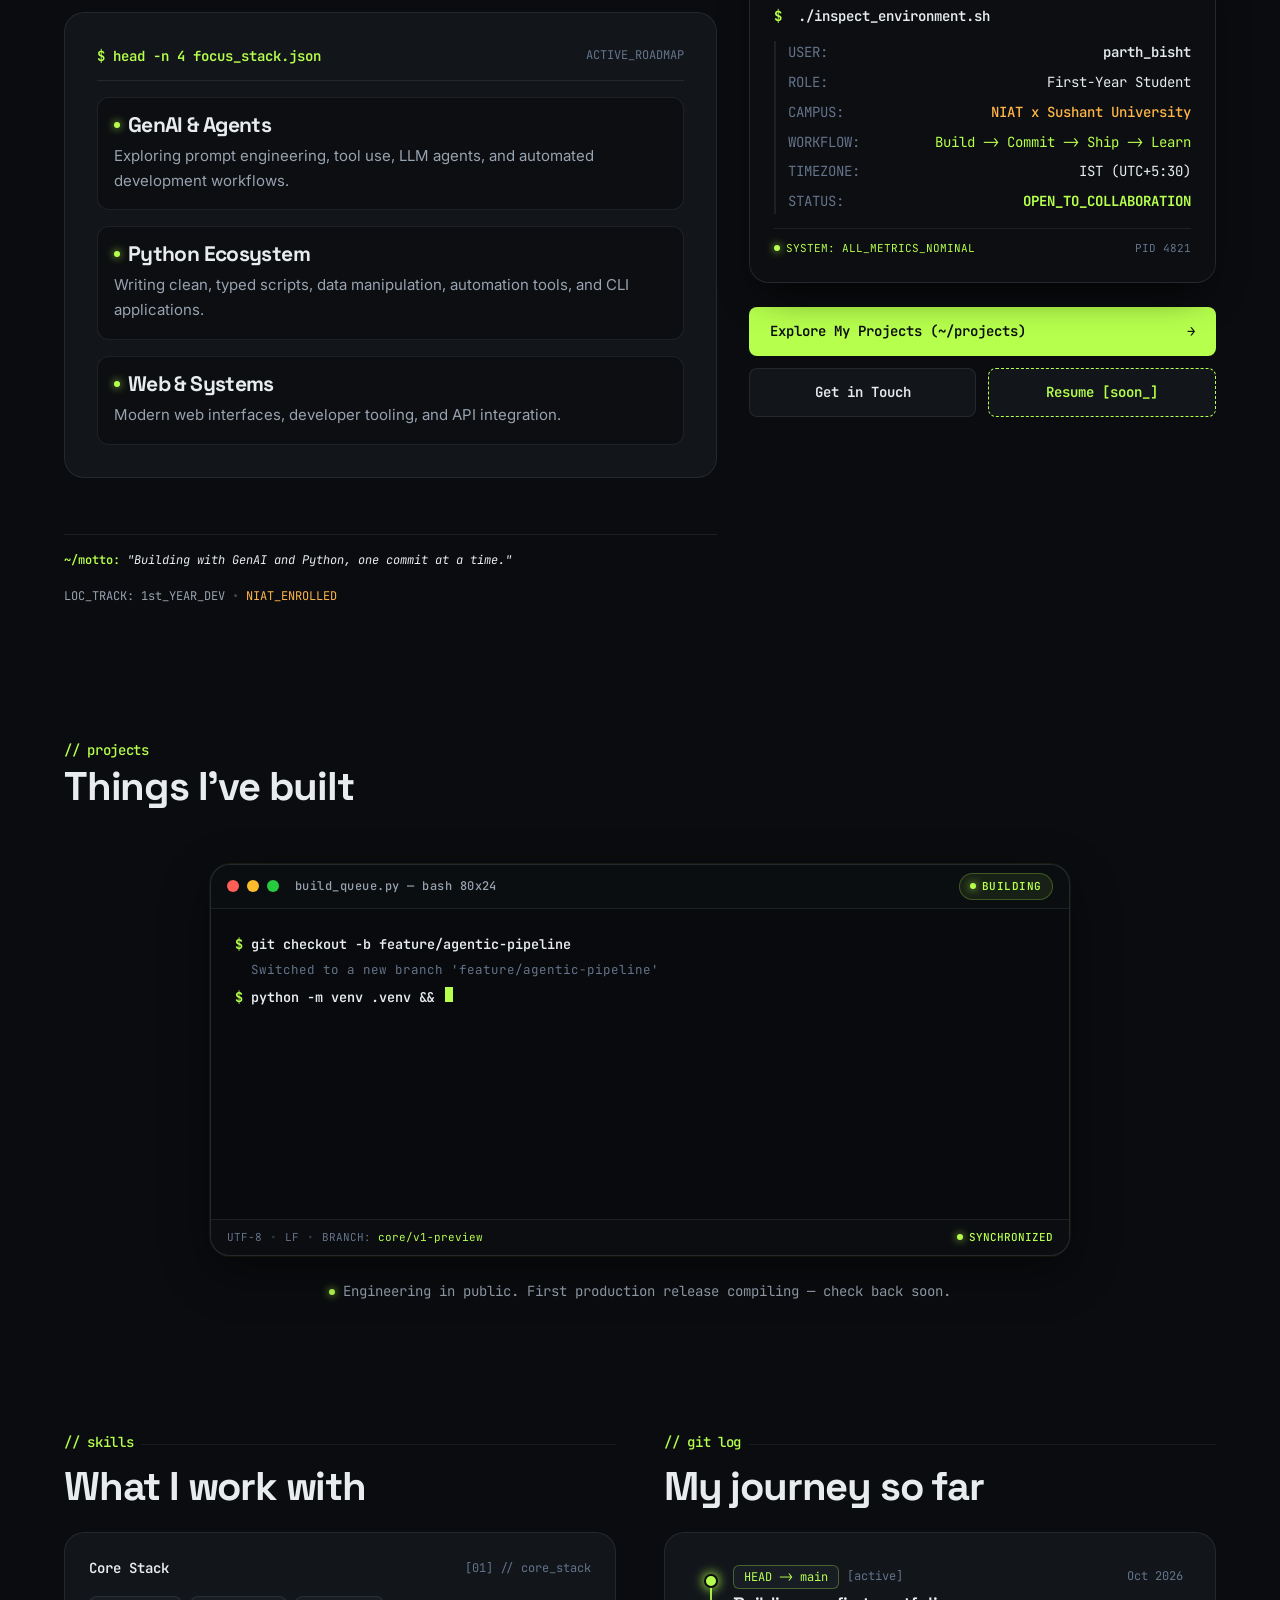
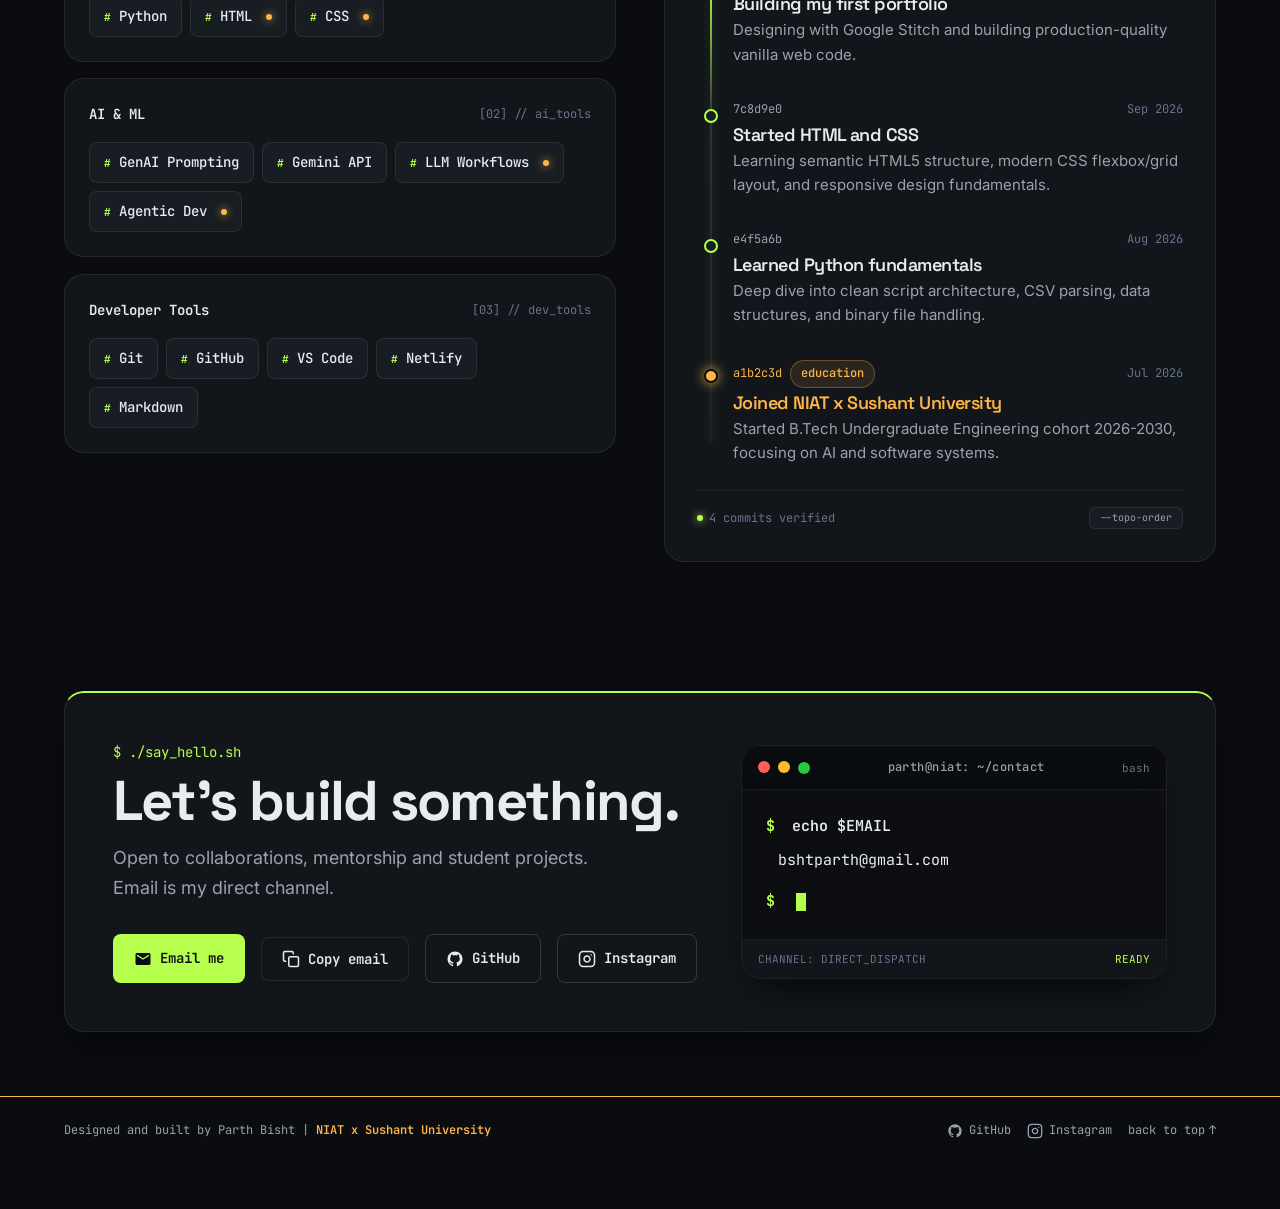
==== commit 497072f9: "feat: replace projects placeholder with live animated build queue terminal" ====
--- a/public/index.html
+++ b/public/index.html
@@ -502,12 +502,50 @@
 
         <!-- Container for Featured Project & Projects Grid (Rendered by JS, fallback in HTML) -->
         <div id="projects-container">
-            <div class="brewing-container">
-              <div class="radar-spinner" style="border-color: rgba(182, 255, 77, 0.2); border-top-color: var(--color-lime);"></div>
-              <h3 class="brewing-title">Building something exciting...</h3>
-              <p class="brewing-desc">Compiling new projects. Check back soon for updates!</p>
-            </div>
-          </div>
+          <div class="build-queue-wrapper">
+            <article class="terminal-window build-queue-terminal" id="build-queue-terminal" aria-label="Live Project Build Stream">
+              <!-- Window Header -->
+              <div class="terminal-header">
+                <div class="terminal-controls">
+                  <span class="terminal-dot terminal-dot-red" aria-hidden="true"></span>
+                  <span class="terminal-dot terminal-dot-yellow" aria-hidden="true"></span>
+                  <span class="terminal-dot terminal-dot-green" aria-hidden="true"></span>
+                  <span class="terminal-title" style="margin-left: 8px;">build_queue.py — bash 80x24</span>
+                </div>
+                <div class="build-queue-status-badge">
+                  <span class="pulse-dot-lime" aria-hidden="true"></span>
+                  <span class="build-status-text">BUILDING</span>
+                </div>
+              </div>
+
+              <!-- Terminal Output Stream -->
+              <div class="terminal-body build-queue-body" id="build-terminal-stream" tabindex="0" aria-live="polite">
+                <!-- Lines typed dynamically by terminal-typer.js -->
+              </div>
+
+              <!-- Terminal Status Bar -->
+              <div class="build-queue-footer">
+                <div class="build-queue-meta">
+                  <span>UTF-8</span>
+                  <span class="meta-sep">•</span>
+                  <span>LF</span>
+                  <span class="meta-sep">•</span>
+                  <span class="meta-branch">BRANCH: <span style="color: var(--color-lime);">core/v1-preview</span></span>
+                </div>
+                <div class="build-queue-sync">
+                  <span class="pulse-dot-lime" aria-hidden="true"></span>
+                  <span>SYNCHRONIZED</span>
+                </div>
+              </div>
+            </article>
+
+            <!-- Captivating Caption Underneath -->
+            <div class="build-queue-caption">
+              <span class="pulse-dot-lime" aria-hidden="true"></span>
+              <span>Engineering in public. First production release compiling — check back soon.</span>
+            </div>
+          </div>
+        </div>
         </div>
       </section>
 
@@ -859,6 +897,7 @@
   <script src="js/typing.js"></script>
   <script src="js/nav.js"></script>
   <script src="js/projects.js"></script>
+  <script src="js/terminal-typer.js"></script>
   <script src="js/contact.js"></script>
   <script src="js/main.js"></script>
 </body>
--- a/public/css/sections.css
+++ b/public/css/sections.css
@@ -567,6 +567,213 @@
   border-color: var(--color-lime);
 }
 
+/* ==========================================================================
+   Live Build Queue Terminal (Projects Section)
+   ========================================================================== */
+.build-queue-wrapper {
+  max-width: 860px;
+  margin: 0 auto;
+  width: 100%;
+}
+
+.build-queue-terminal {
+  background: var(--color-surface);
+  border: 1px solid var(--color-surface-border);
+  border-radius: var(--radius-xl);
+  overflow: hidden;
+  box-shadow: 0 16px 48px rgba(0, 0, 0, 0.45), 0 0 0 1px rgba(182, 255, 77, 0.08);
+  transition: border-color var(--transition-normal), box-shadow var(--transition-normal);
+}
+
+.build-queue-terminal:hover {
+  border-color: rgba(182, 255, 77, 0.35);
+  box-shadow: 0 20px 56px rgba(0, 0, 0, 0.55), 0 0 32px rgba(182, 255, 77, 0.14);
+}
+
+.build-queue-status-badge {
+  display: inline-flex;
+  align-items: center;
+  gap: 6px;
+  padding: 3px 10px;
+  background: rgba(182, 255, 77, 0.08);
+  border: 1px solid rgba(182, 255, 77, 0.25);
+  border-radius: var(--radius-full);
+  font-family: var(--font-mono);
+  font-size: 11px;
+  color: var(--color-lime);
+  font-weight: 600;
+  letter-spacing: 0.05em;
+}
+
+.build-queue-body {
+  background: #080a0d;
+  min-height: 310px;
+  max-height: 440px;
+  overflow-y: auto;
+  padding: var(--space-lg);
+  font-family: var(--font-mono);
+  font-size: 13.5px;
+  line-height: 1.65;
+  color: var(--color-text-secondary);
+}
+
+/* Custom minimal scrollbar for build terminal */
+.build-queue-body::-webkit-scrollbar {
+  width: 6px;
+}
+.build-queue-body::-webkit-scrollbar-track {
+  background: rgba(255, 255, 255, 0.02);
+}
+.build-queue-body::-webkit-scrollbar-thumb {
+  background: rgba(255, 255, 255, 0.12);
+  border-radius: 3px;
+}
+.build-queue-body::-webkit-scrollbar-thumb:hover {
+  background: var(--color-lime);
+}
+
+.term-line {
+  margin-bottom: 5px;
+  word-break: break-word;
+}
+
+.term-cmd {
+  display: flex;
+  align-items: baseline;
+  gap: 8px;
+  color: var(--color-text-primary);
+  font-weight: 600;
+}
+
+.term-prompt {
+  color: var(--color-lime);
+  user-select: none;
+  font-weight: 700;
+}
+
+.term-cursor {
+  display: inline-block;
+  width: 8px;
+  height: 15px;
+  background: var(--color-lime);
+  margin-left: 2px;
+  vertical-align: middle;
+  animation: blink 1s step-end infinite;
+}
+
+.term-log-muted {
+  color: var(--color-text-muted);
+  padding-left: 16px;
+  font-size: 12.5px;
+}
+
+.term-log-success {
+  color: var(--color-lime);
+  padding-left: 16px;
+}
+
+.term-log-info {
+  color: var(--color-text-secondary);
+  padding-left: 16px;
+}
+
+.term-log-highlight {
+  color: #fff;
+  background: rgba(182, 255, 77, 0.08);
+  border-left: 2px solid var(--color-lime);
+  padding: 4px 12px;
+  margin-top: 8px;
+  font-weight: 600;
+  letter-spacing: 0.03em;
+}
+
+/* Progress bar inside terminal */
+.term-progress-wrap {
+  margin: 10px 0 10px 16px;
+  max-width: 580px;
+}
+
+.term-progress-label {
+  display: flex;
+  justify-content: space-between;
+  font-size: 12px;
+  color: var(--color-text-secondary);
+  margin-bottom: 6px;
+}
+
+.term-progress-track {
+  width: 100%;
+  height: 6px;
+  background: rgba(255, 255, 255, 0.08);
+  border-radius: 4px;
+  overflow: hidden;
+  position: relative;
+}
+
+.term-progress-fill {
+  height: 100%;
+  width: 0%;
+  background: linear-gradient(90deg, #4ade80, var(--color-lime));
+  box-shadow: 0 0 12px rgba(182, 255, 77, 0.6);
+  border-radius: 4px;
+  transition: width 0.1s linear;
+}
+
+.build-queue-footer {
+  height: 36px;
+  padding: 0 var(--space-md);
+  background: rgba(10, 12, 15, 0.85);
+  border-top: 1px solid var(--color-surface-border);
+  display: flex;
+  align-items: center;
+  justify-content: space-between;
+  font-family: var(--font-mono);
+  font-size: 11px;
+  color: var(--color-text-muted);
+  user-select: none;
+}
+
+.build-queue-meta {
+  display: flex;
+  align-items: center;
+  gap: 8px;
+}
+
+.meta-sep {
+  opacity: 0.4;
+}
+
+.build-queue-sync {
+  display: flex;
+  align-items: center;
+  gap: 6px;
+  color: var(--color-lime);
+  font-weight: 500;
+}
+
+.build-queue-caption {
+  display: flex;
+  align-items: center;
+  justify-content: center;
+  gap: 8px;
+  margin-top: var(--space-lg);
+  font-family: var(--font-mono);
+  font-size: var(--text-sm);
+  color: var(--color-text-secondary);
+  text-align: center;
+}
+
+@media (max-width: 640px) {
+  .build-queue-body {
+    font-size: 12px;
+    padding: var(--space-md);
+    min-height: 270px;
+  }
+  .build-queue-caption {
+    font-size: 12px;
+  }
+}
+
 /* Featured Project Card */
 .featured-project {
   margin-bottom: var(--space-xl);
